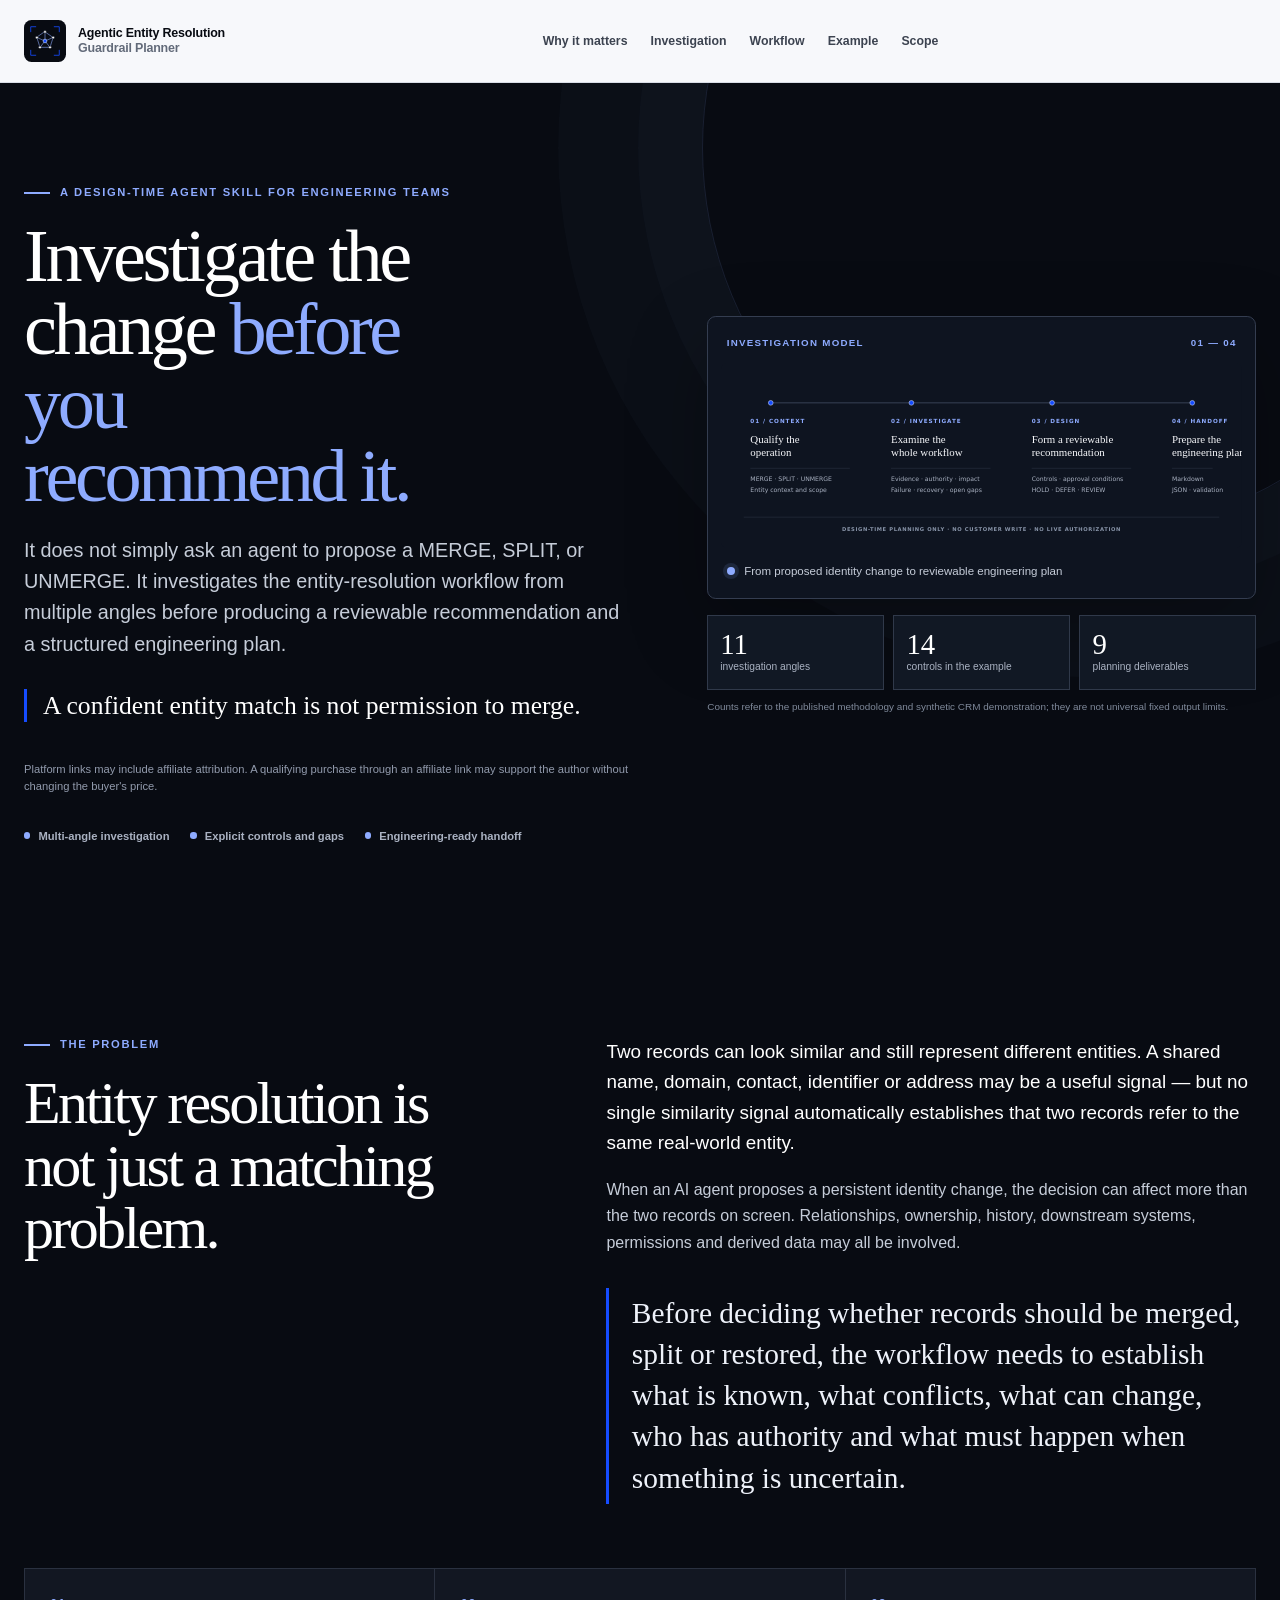
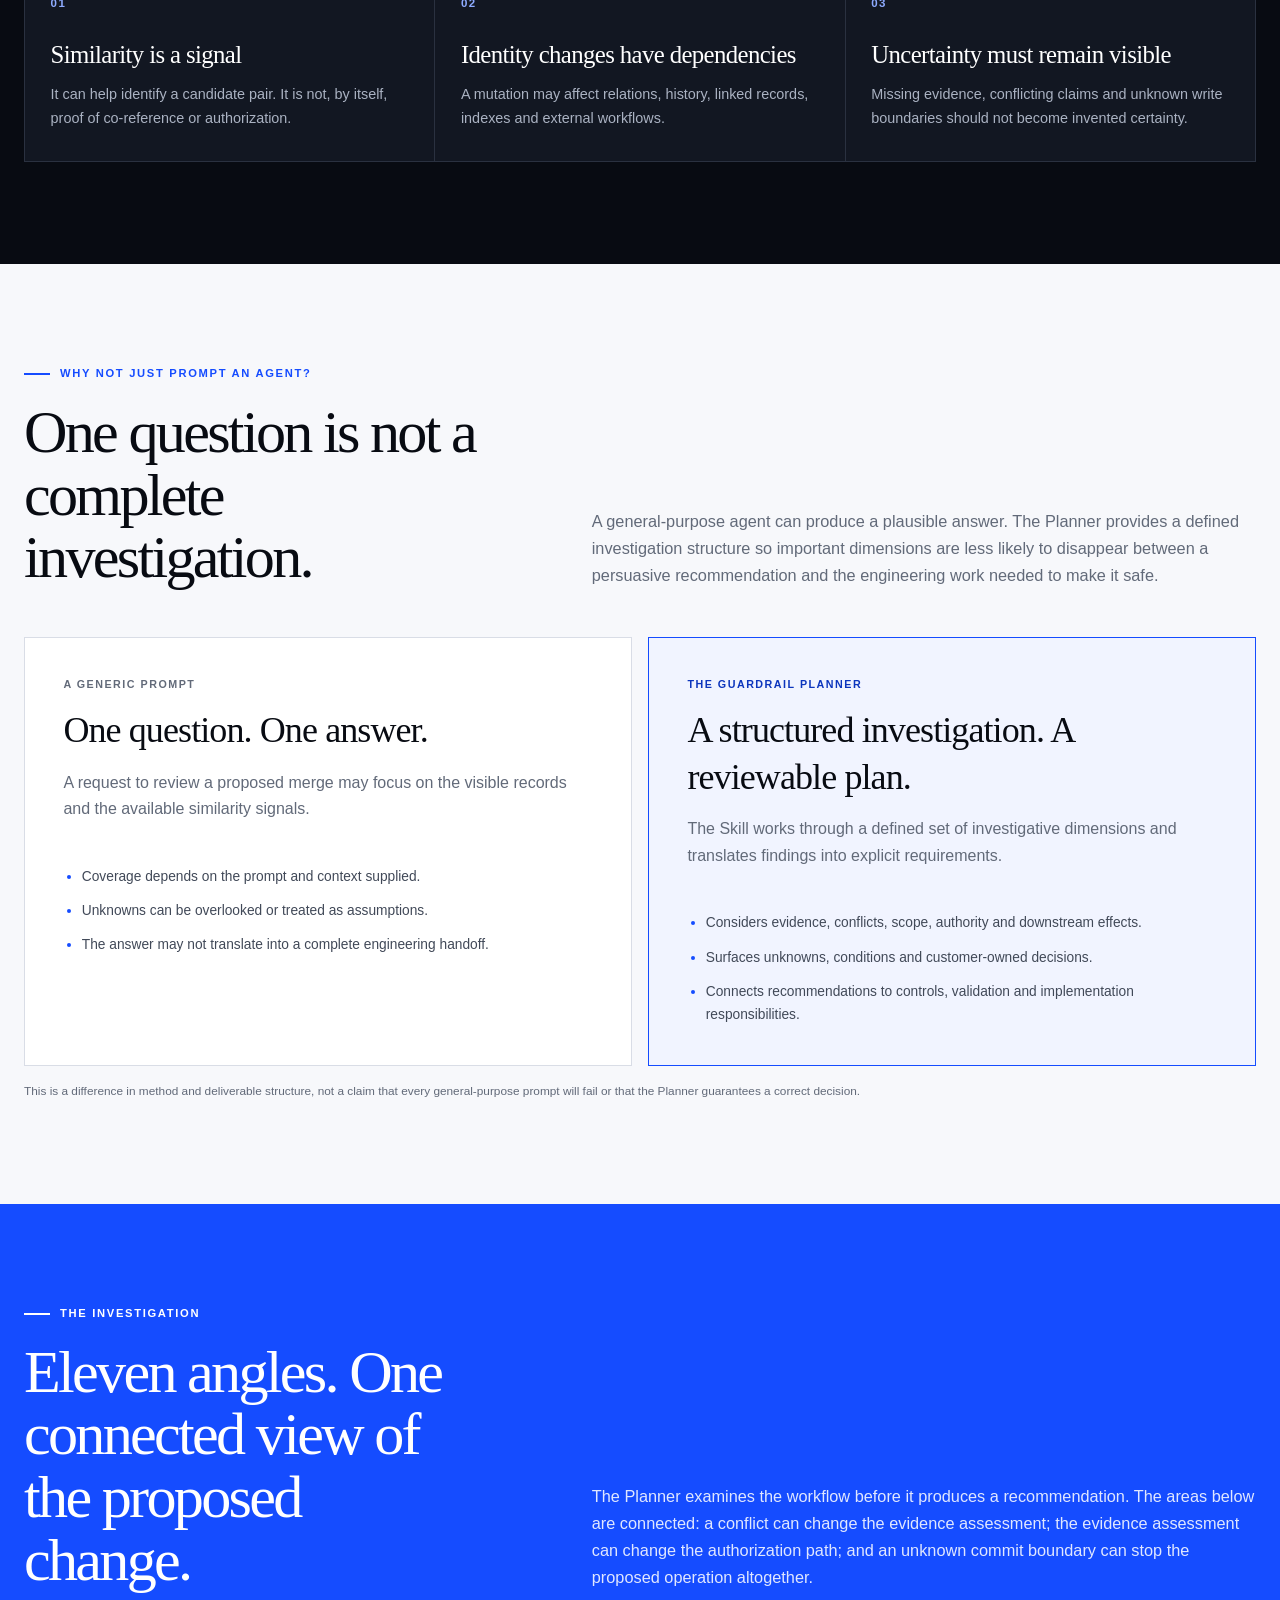
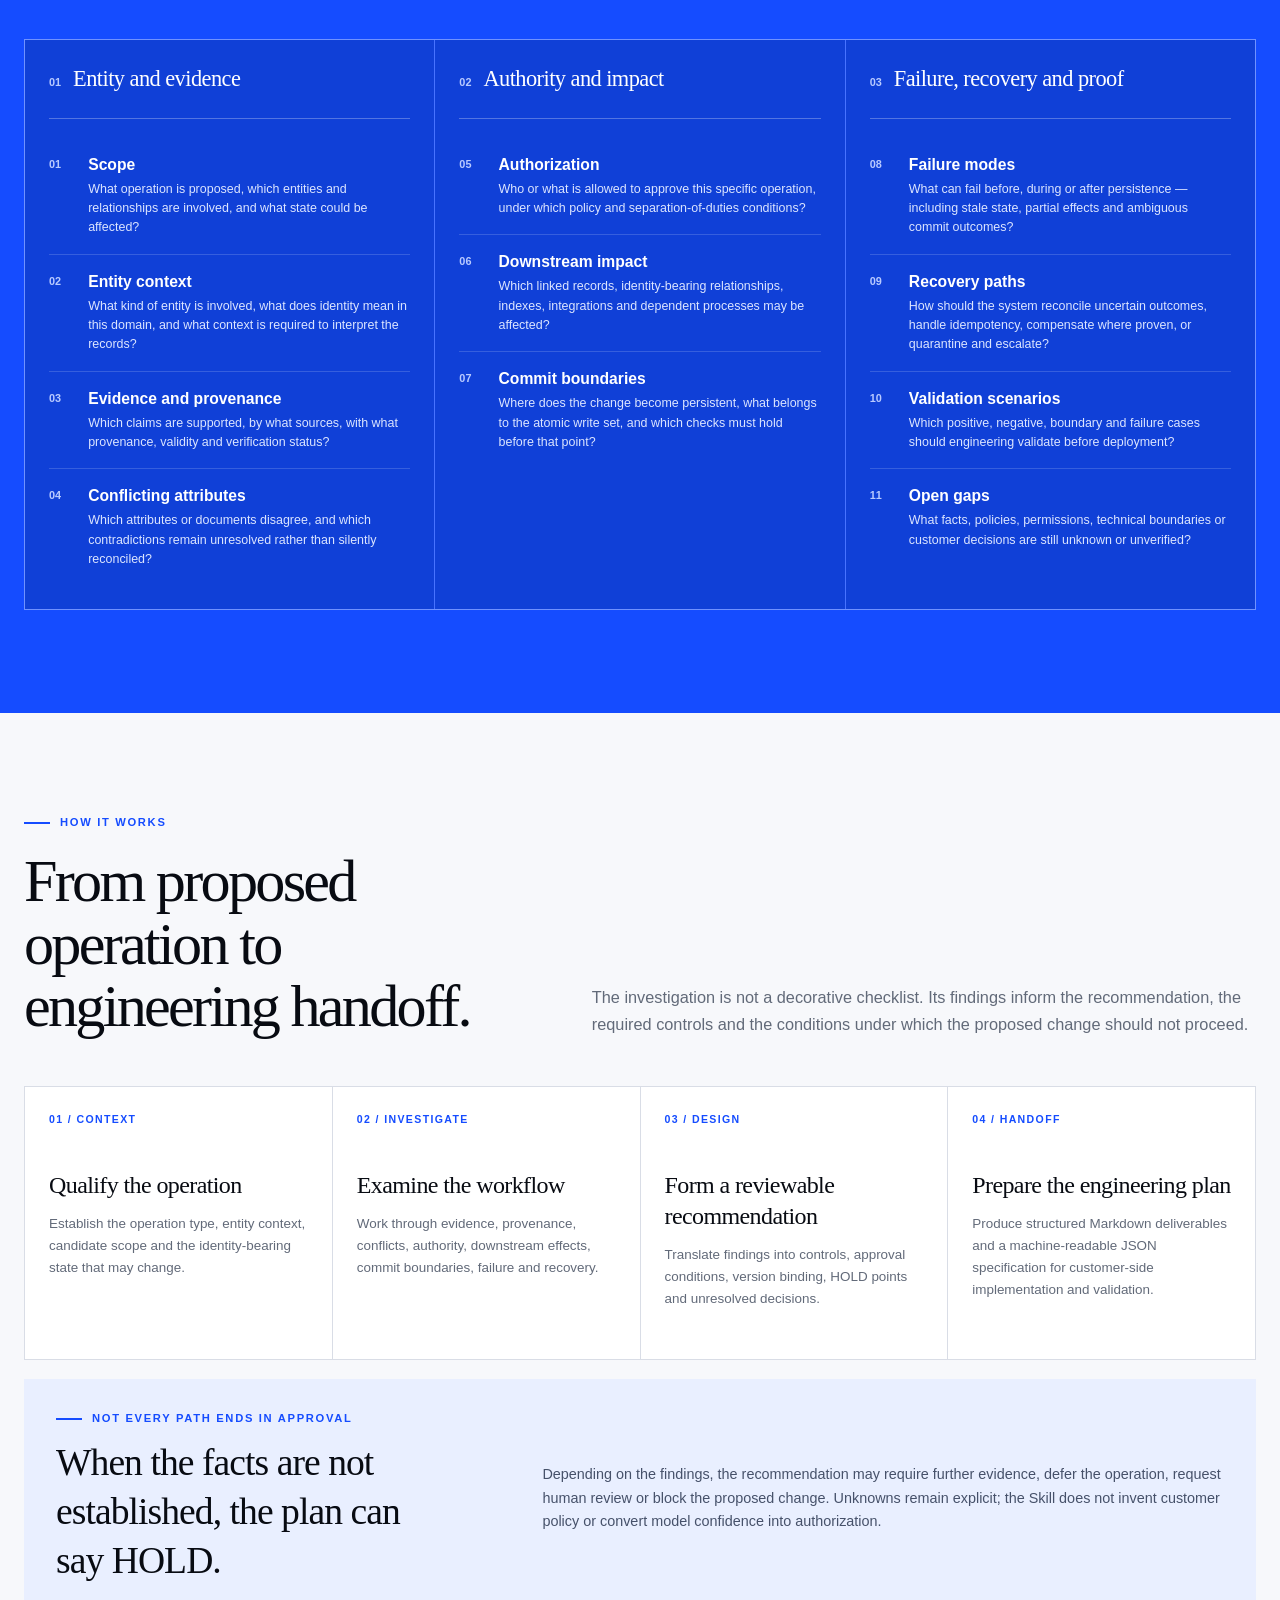
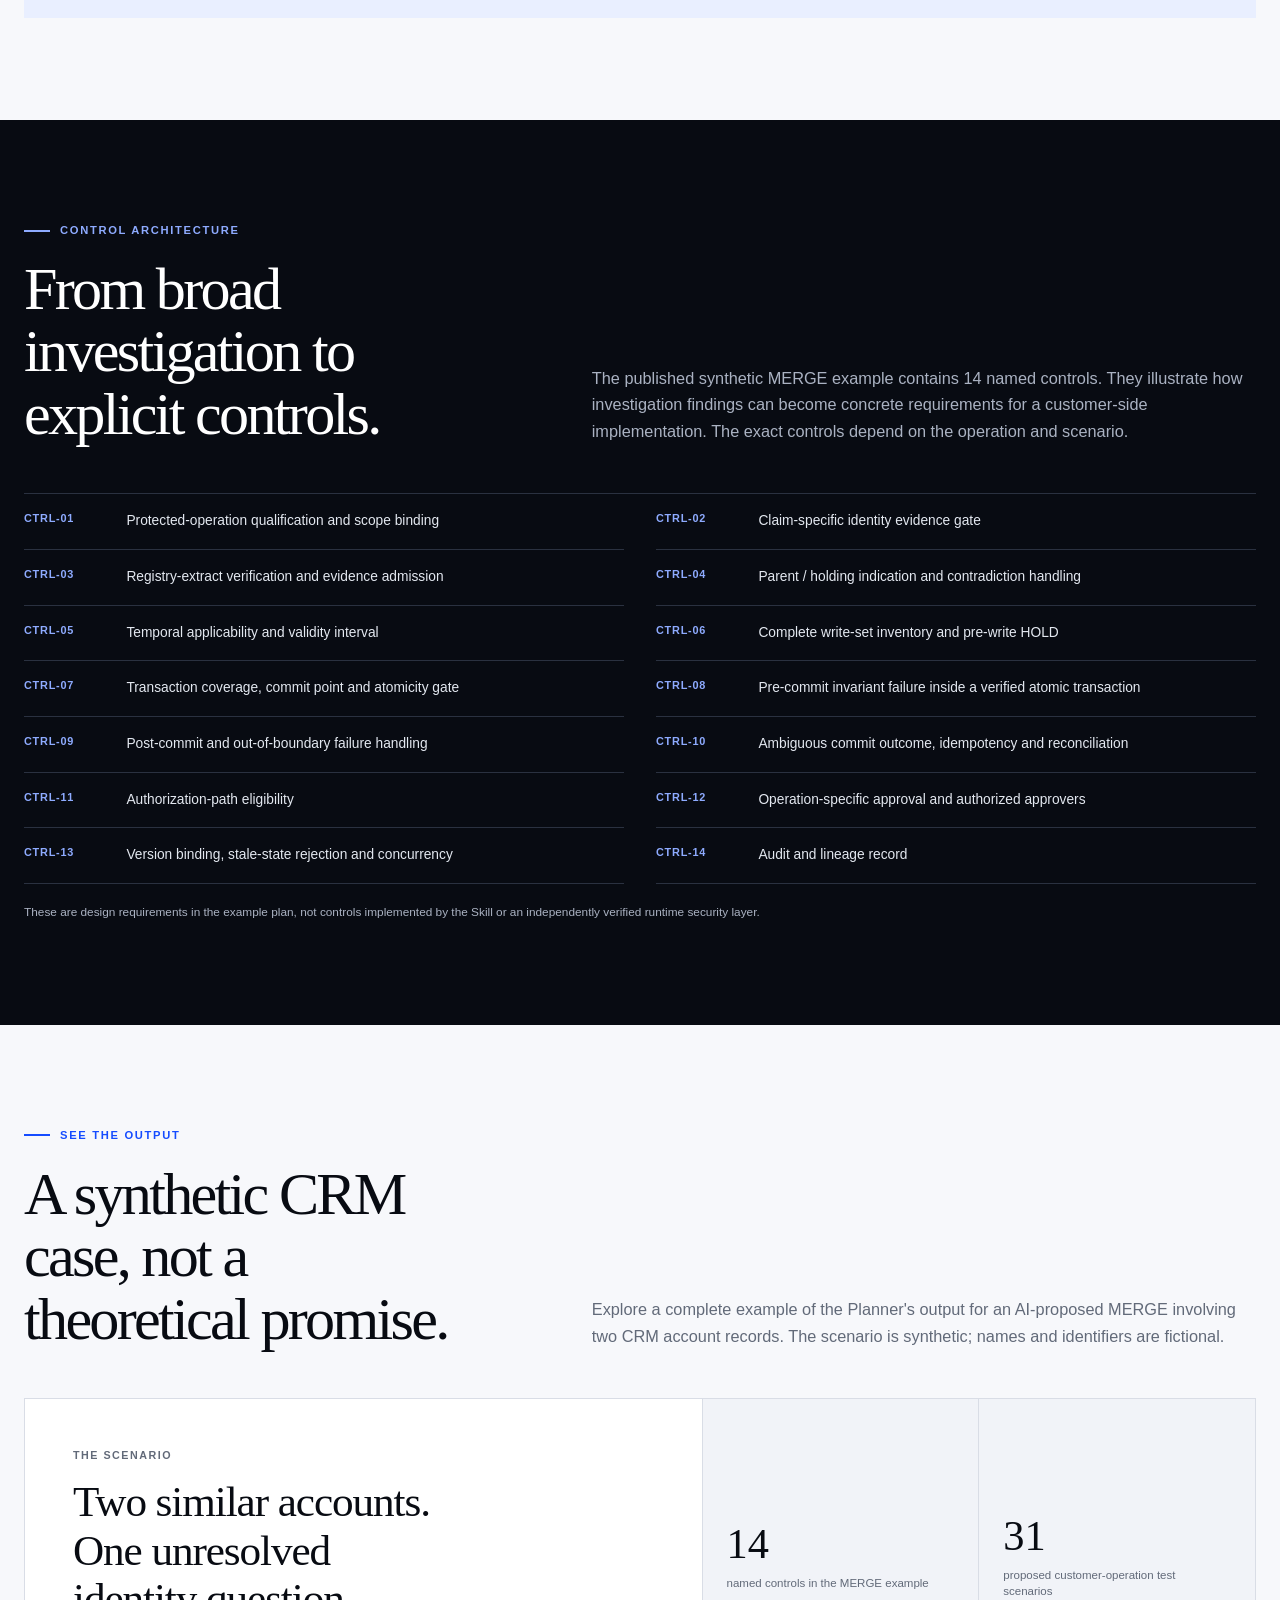
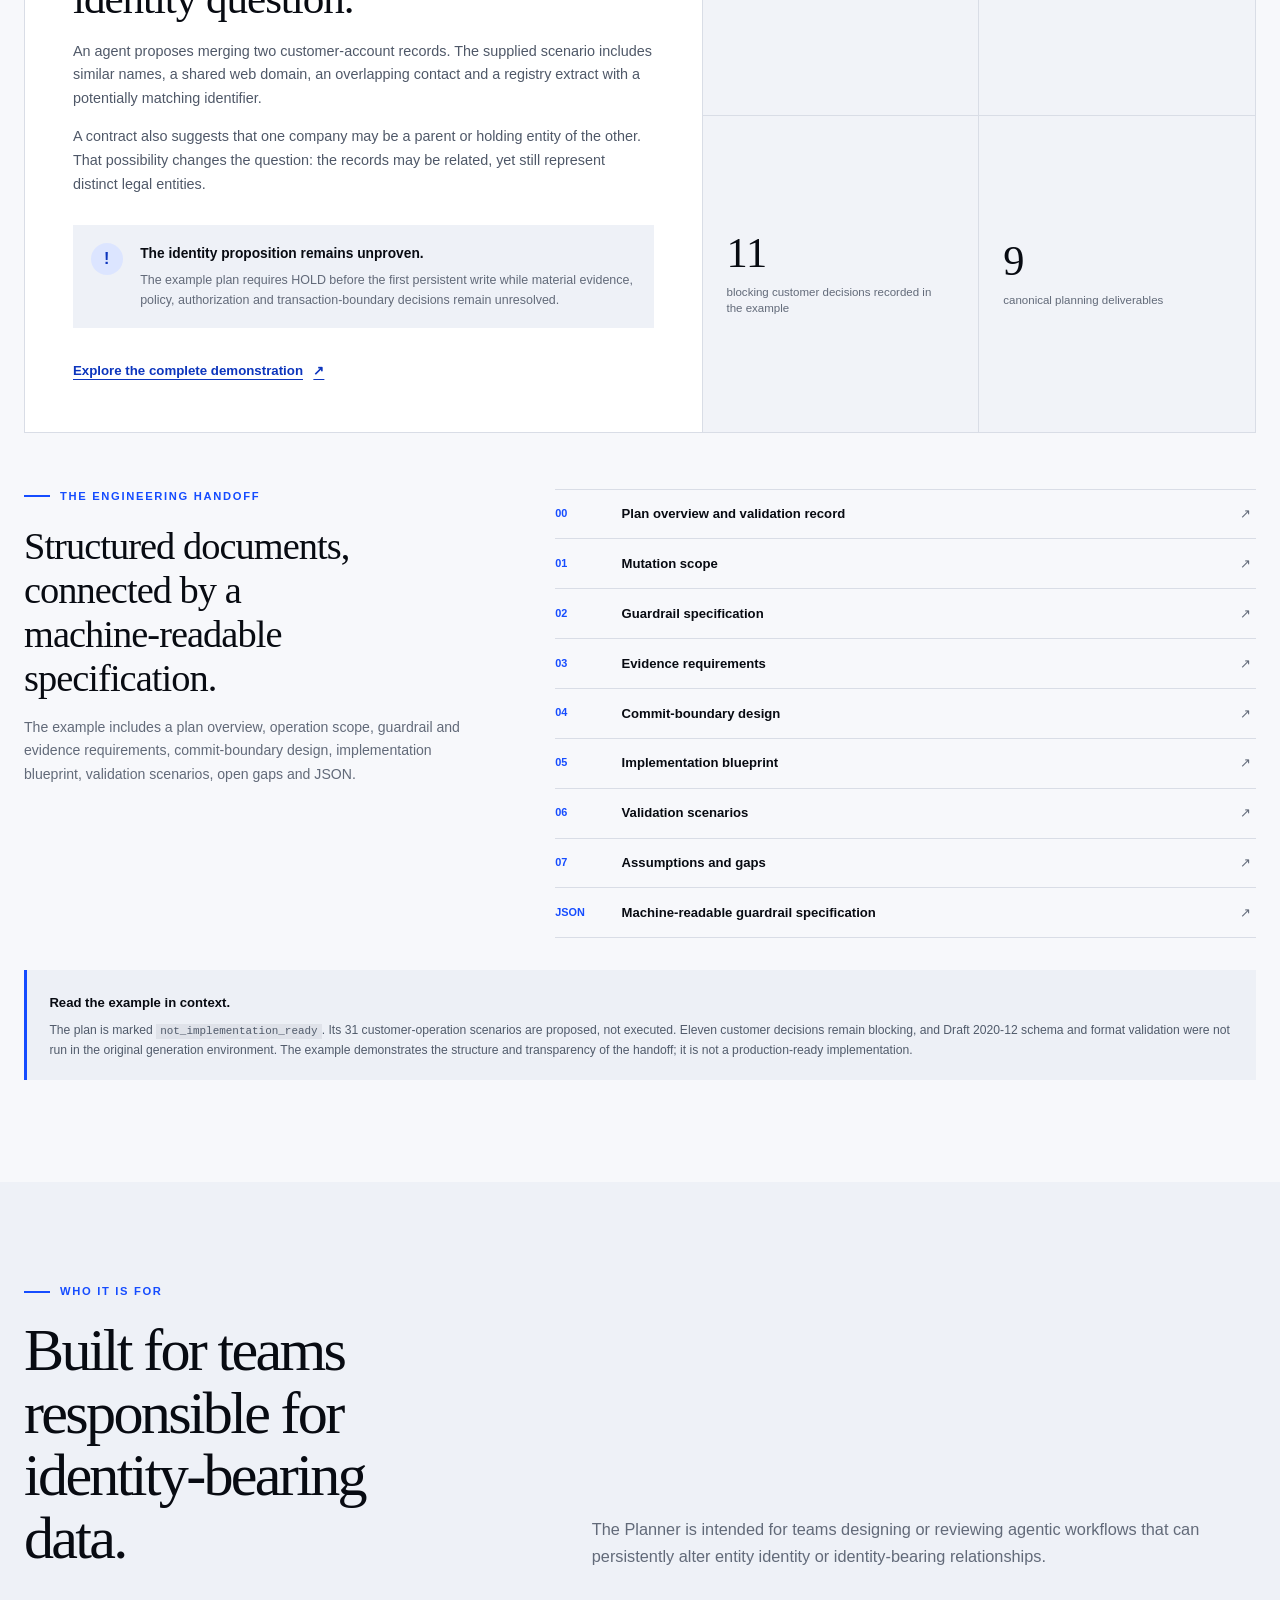
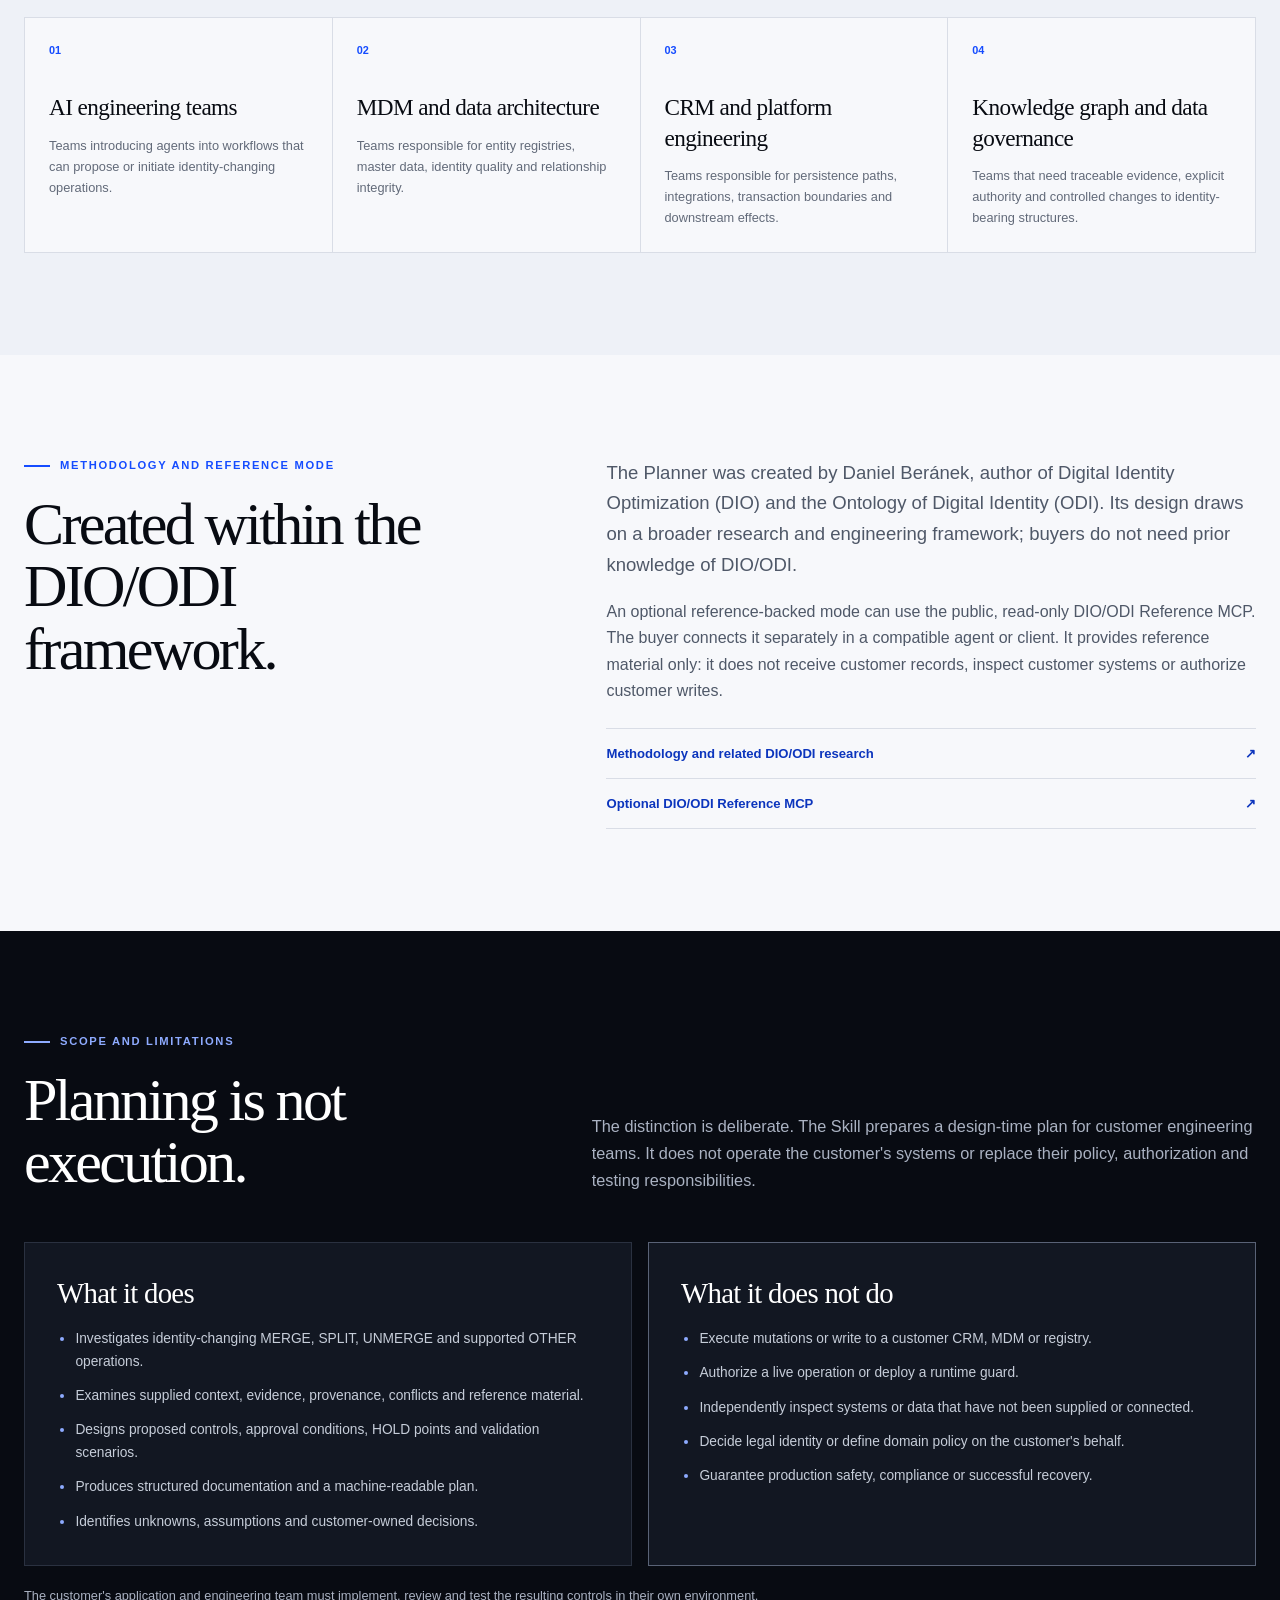
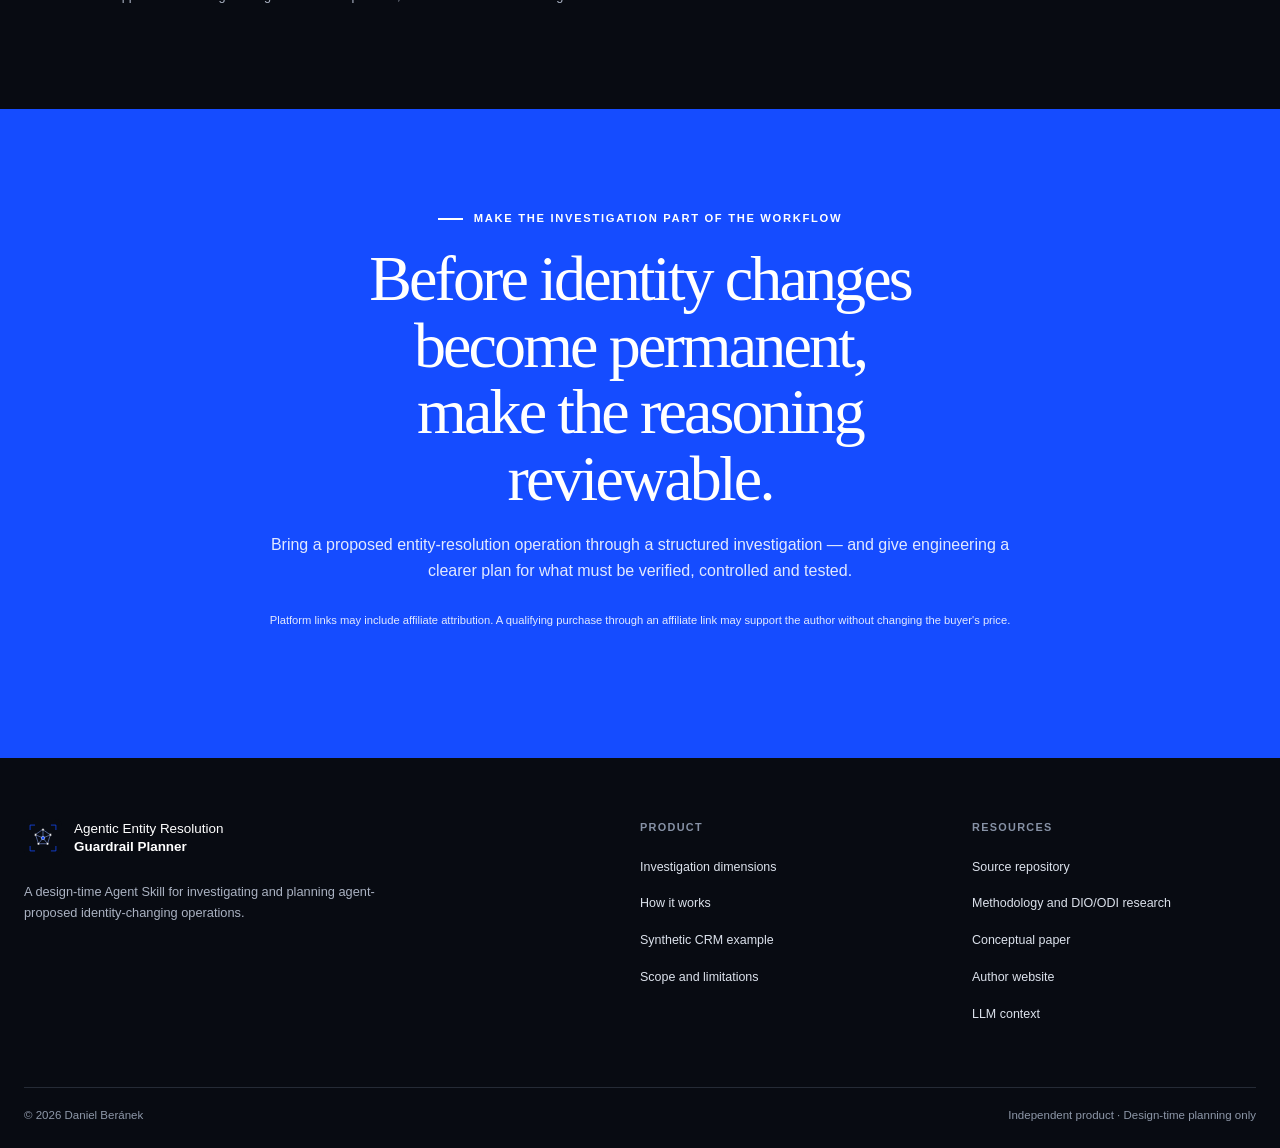
==== index.html @ 9067c77c "Keep DIO/ODI methodology in a separate product resource" ====
<!doctype html>
<html lang="en">
<head>
  <meta charset="utf-8">
  <meta name="viewport" content="width=device-width, initial-scale=1">
  <meta name="color-scheme" content="light">
  <meta name="theme-color" content="#080b12">
  <title>Agentic Entity Resolution Guardrail Planner</title>
  <meta name="description" content="Investigate agent-proposed MERGE, SPLIT and UNMERGE operations from multiple angles before producing a reviewable recommendation and structured engineering plan.">
  <meta name="author" content="Daniel Beránek">
  <meta name="robots" content="index,follow,max-image-preview:large,max-snippet:-1,max-video-preview:-1">
  <link rel="canonical" href="https://dan-beranek.github.io/agentic-entity-resolution-guardrail-planner/">
  <link rel="icon" href="assets/branding/agentic-entity-resolution-guardrail-planner-logo.svg" type="image/svg+xml">
  <link rel="stylesheet" href="assets/site.css">
  <meta property="og:type" content="website">
  <meta property="og:site_name" content="Agentic Entity Resolution Guardrail Planner">
  <meta property="og:title" content="Investigate before you recommend.">
  <meta property="og:description" content="A multi-angle investigation and design-time planning skill for agent-proposed identity-changing operations.">
  <meta property="og:url" content="https://dan-beranek.github.io/agentic-entity-resolution-guardrail-planner/">
  <meta name="twitter:card" content="summary">
  <meta name="twitter:title" content="Agentic Entity Resolution Guardrail Planner">
  <meta name="twitter:description" content="Investigate agent-proposed identity changes before producing a reviewable recommendation and engineering plan.">
  <script type="application/ld+json">
  {
    "@context": "https://schema.org",
    "@graph": [
      {
        "@type": "WebSite",
        "@id": "https://dan-beranek.github.io/agentic-entity-resolution-guardrail-planner/#website",
        "url": "https://dan-beranek.github.io/agentic-entity-resolution-guardrail-planner/",
        "name": "Agentic Entity Resolution Guardrail Planner",
        "inLanguage": "en",
        "creator": { "@id": "https://danielberanek.cz/#person" }
      },
      {
        "@type": "WebPage",
        "@id": "https://dan-beranek.github.io/agentic-entity-resolution-guardrail-planner/#webpage",
        "url": "https://dan-beranek.github.io/agentic-entity-resolution-guardrail-planner/",
        "name": "Agentic Entity Resolution Guardrail Planner",
        "description": "A design-time Agent Skill that investigates agent-proposed identity-changing operations and prepares a reviewable recommendation and structured engineering handoff.",
        "isPartOf": { "@id": "https://dan-beranek.github.io/agentic-entity-resolution-guardrail-planner/#website" },
        "about": { "@id": "https://dan-beranek.github.io/agentic-entity-resolution-guardrail-planner/#product" },
        "inLanguage": "en"
      },
      {
        "@type": "SoftwareApplication",
        "@id": "https://dan-beranek.github.io/agentic-entity-resolution-guardrail-planner/#product",
        "name": "Agentic Entity Resolution Guardrail Planner",
        "applicationCategory": "DeveloperApplication",
        "operatingSystem": "Compatible AI agent environment",
        "description": "A design-time Agent Skill for multi-angle investigation of agent-proposed MERGE, SPLIT and UNMERGE operations, producing reviewable recommendations, guardrail specifications and engineering handoffs. It does not execute customer mutations or provide runtime authorization.",
        "url": "https://dan-beranek.github.io/agentic-entity-resolution-guardrail-planner/",
        "creator": { "@id": "https://danielberanek.cz/#person" },
        "isAccessibleForFree": false
      },
      {
        "@type": "Person",
        "@id": "https://danielberanek.cz/#person",
        "name": "Daniel Beránek",
        "url": "https://danielberanek.cz/",
        "sameAs": ["https://orcid.org/0009-0004-0050-0264"]
      }
    ]
  }
  </script>
  <script src="assets/site.js" defer></script>
</head>
<body>
  <a class="skip-link" href="#main">Skip to content</a>
  <header class="site-header">
    <div class="shell header-inner">
      <a class="brand" href="./" aria-label="Agentic Entity Resolution Guardrail Planner home">
        <img src="assets/branding/agentic-entity-resolution-guardrail-planner-logo.svg" alt="" width="42" height="42">
        <span class="brand-copy"><strong>Agentic Entity Resolution</strong><span>Guardrail Planner</span></span>
      </a>
      <nav class="primary-nav" aria-label="Main navigation">
        <a href="#why">Why it matters</a><a href="#investigation">Investigation</a><a href="#workflow">Workflow</a><a href="#example">Example</a><a href="#boundaries">Scope</a>
      </nav>
      <div class="header-cta"><!-- PLATFORM_LINKS --></div>
      <details class="mobile-menu">
        <summary aria-label="Open navigation"><span class="menu-icon" aria-hidden="true"></span></summary>
        <nav aria-label="Mobile navigation">
          <a href="#why">Why it matters</a><a href="#investigation">Investigation</a><a href="#workflow">Workflow</a><a href="#example">Example</a><a href="#boundaries">Scope and limitations</a><a href="#get-skill">Get the Agent Skill</a>
        </nav>
      </details>
    </div>
  </header>
  <main id="main">
    <section class="hero">
      <div class="shell hero-grid">
        <div class="hero-copy">
          <p class="eyebrow">A design-time Agent Skill for engineering teams</p>
          <h1>Investigate the change <span>before you recommend it.</span></h1>
          <p class="hero-lead">It does not simply ask an agent to propose a MERGE, SPLIT, or UNMERGE. It investigates the entity-resolution workflow from multiple angles before producing a reviewable recommendation and a structured engineering plan.</p>
          <p class="hero-principle">A confident entity match is not permission to merge.</p>
          <div class="platform-slot hero-platforms"><!-- PLATFORM_LINKS --></div>
          <p class="affiliate-note">Platform links may include affiliate attribution. A qualifying purchase through an affiliate link may support the author without changing the buyer's price.</p>
          <div class="hero-meta"><span>Multi-angle investigation</span><span>Explicit controls and gaps</span><span>Engineering-ready handoff</span></div>
        </div>
        <div class="hero-visual">
          <div class="visual-frame">
            <div class="visual-topline"><span>INVESTIGATION MODEL</span><span>01 — 04</span></div>
            <img src="assets/diagrams/investigation-workflow.svg" alt="Four stages: operation context, multi-angle investigation, recommendation and guardrail design, and engineering handoff" width="1200" height="460">
            <div class="visual-caption"><span class="visual-pulse"></span><span>From proposed identity change to reviewable engineering plan</span></div>
          </div>
          <div class="hero-stat-row">
            <div><strong>11</strong><span>investigation angles</span></div>
            <div><strong>14</strong><span>controls in the example</span></div>
            <div><strong>9</strong><span>planning deliverables</span></div>
          </div>
          <p class="micro-note">Counts refer to the published methodology and synthetic CRM demonstration; they are not universal fixed output limits.</p>
        </div>
      </div>
    </section>

    <section class="section section-dark" id="why">
      <div class="shell split-section">
        <div><p class="eyebrow">The problem</p><h2>Entity resolution is not just a matching problem.</h2></div>
        <div class="section-copy">
          <p class="lead">Two records can look similar and still represent different entities. A shared name, domain, contact, identifier or address may be a useful signal — but no single similarity signal automatically establishes that two records refer to the same real-world entity.</p>
          <p>When an AI agent proposes a persistent identity change, the decision can affect more than the two records on screen. Relationships, ownership, history, downstream systems, permissions and derived data may all be involved.</p>
          <blockquote>Before deciding whether records should be merged, split or restored, the workflow needs to establish what is known, what conflicts, what can change, who has authority and what must happen when something is uncertain.</blockquote>
        </div>
      </div>
      <div class="shell signal-grid">
        <article class="signal-card"><span class="signal-index">01</span><h3>Similarity is a signal</h3><p>It can help identify a candidate pair. It is not, by itself, proof of co-reference or authorization.</p></article>
        <article class="signal-card"><span class="signal-index">02</span><h3>Identity changes have dependencies</h3><p>A mutation may affect relations, history, linked records, indexes and external workflows.</p></article>
        <article class="signal-card"><span class="signal-index">03</span><h3>Uncertainty must remain visible</h3><p>Missing evidence, conflicting claims and unknown write boundaries should not become invented certainty.</p></article>
      </div>
    </section>

    <section class="section" id="difference">
      <div class="shell">
        <div class="section-heading">
          <div><p class="eyebrow">Why not just prompt an agent?</p><h2>One question is not a complete investigation.</h2></div>
          <p>A general-purpose agent can produce a plausible answer. The Planner provides a defined investigation structure so important dimensions are less likely to disappear between a persuasive recommendation and the engineering work needed to make it safe.</p>
        </div>
        <div class="comparison-grid">
          <article class="comparison-card comparison-generic">
            <p class="card-kicker">A generic prompt</p><h3>One question. One answer.</h3>
            <p>A request to review a proposed merge may focus on the visible records and the available similarity signals.</p>
            <ul><li>Coverage depends on the prompt and context supplied.</li><li>Unknowns can be overlooked or treated as assumptions.</li><li>The answer may not translate into a complete engineering handoff.</li></ul>
          </article>
          <article class="comparison-card comparison-planner">
            <p class="card-kicker">The Guardrail Planner</p><h3>A structured investigation. A reviewable plan.</h3>
            <p>The Skill works through a defined set of investigative dimensions and translates findings into explicit requirements.</p>
            <ul><li>Considers evidence, conflicts, scope, authority and downstream effects.</li><li>Surfaces unknowns, conditions and customer-owned decisions.</li><li>Connects recommendations to controls, validation and implementation responsibilities.</li></ul>
          </article>
        </div>
        <p class="comparison-footnote">This is a difference in method and deliverable structure, not a claim that every general-purpose prompt will fail or that the Planner guarantees a correct decision.</p>
      </div>
    </section>

    <section class="section section-blue" id="investigation">
      <div class="shell">
        <div class="section-heading section-heading-inverse">
          <div><p class="eyebrow">The investigation</p><h2>Eleven angles. One connected view of the proposed change.</h2></div>
          <p>The Planner examines the workflow before it produces a recommendation. The areas below are connected: a conflict can change the evidence assessment; the evidence assessment can change the authorization path; and an unknown commit boundary can stop the proposed operation altogether.</p>
        </div>
        <div class="investigation-groups">
          <article class="investigation-group">
            <div class="group-heading"><span>01</span><h3>Entity and evidence</h3></div>
            <div class="investigation-item"><span>01</span><div><h4>Scope</h4><p>What operation is proposed, which entities and relationships are involved, and what state could be affected?</p></div></div>
            <div class="investigation-item"><span>02</span><div><h4>Entity context</h4><p>What kind of entity is involved, what does identity mean in this domain, and what context is required to interpret the records?</p></div></div>
            <div class="investigation-item"><span>03</span><div><h4>Evidence and provenance</h4><p>Which claims are supported, by what sources, with what provenance, validity and verification status?</p></div></div>
            <div class="investigation-item"><span>04</span><div><h4>Conflicting attributes</h4><p>Which attributes or documents disagree, and which contradictions remain unresolved rather than silently reconciled?</p></div></div>
          </article>
          <article class="investigation-group">
            <div class="group-heading"><span>02</span><h3>Authority and impact</h3></div>
            <div class="investigation-item"><span>05</span><div><h4>Authorization</h4><p>Who or what is allowed to approve this specific operation, under which policy and separation-of-duties conditions?</p></div></div>
            <div class="investigation-item"><span>06</span><div><h4>Downstream impact</h4><p>Which linked records, identity-bearing relationships, indexes, integrations and dependent processes may be affected?</p></div></div>
            <div class="investigation-item"><span>07</span><div><h4>Commit boundaries</h4><p>Where does the change become persistent, what belongs to the atomic write set, and which checks must hold before that point?</p></div></div>
          </article>
          <article class="investigation-group">
            <div class="group-heading"><span>03</span><h3>Failure, recovery and proof</h3></div>
            <div class="investigation-item"><span>08</span><div><h4>Failure modes</h4><p>What can fail before, during or after persistence — including stale state, partial effects and ambiguous commit outcomes?</p></div></div>
            <div class="investigation-item"><span>09</span><div><h4>Recovery paths</h4><p>How should the system reconcile uncertain outcomes, handle idempotency, compensate where proven, or quarantine and escalate?</p></div></div>
            <div class="investigation-item"><span>10</span><div><h4>Validation scenarios</h4><p>Which positive, negative, boundary and failure cases should engineering validate before deployment?</p></div></div>
            <div class="investigation-item"><span>11</span><div><h4>Open gaps</h4><p>What facts, policies, permissions, technical boundaries or customer decisions are still unknown or unverified?</p></div></div>
          </article>
        </div>
      </div>
    </section>

    <section class="section" id="workflow">
      <div class="shell">
        <div class="section-heading">
          <div><p class="eyebrow">How it works</p><h2>From proposed operation to engineering handoff.</h2></div>
          <p>The investigation is not a decorative checklist. Its findings inform the recommendation, the required controls and the conditions under which the proposed change should not proceed.</p>
        </div>
        <div class="workflow">
          <article class="workflow-step"><span class="workflow-number">01 / CONTEXT</span><h3>Qualify the operation</h3><p>Establish the operation type, entity context, candidate scope and the identity-bearing state that may change.</p></article>
          <article class="workflow-step"><span class="workflow-number">02 / INVESTIGATE</span><h3>Examine the workflow</h3><p>Work through evidence, provenance, conflicts, authority, downstream effects, commit boundaries, failure and recovery.</p></article>
          <article class="workflow-step"><span class="workflow-number">03 / DESIGN</span><h3>Form a reviewable recommendation</h3><p>Translate findings into controls, approval conditions, version binding, HOLD points and unresolved decisions.</p></article>
          <article class="workflow-step"><span class="workflow-number">04 / HANDOFF</span><h3>Prepare the engineering plan</h3><p>Produce structured Markdown deliverables and a machine-readable JSON specification for customer-side implementation and validation.</p></article>
        </div>
        <div class="decision-band">
          <div><p class="eyebrow">Not every path ends in approval</p><h3>When the facts are not established, the plan can say HOLD.</h3></div>
          <p>Depending on the findings, the recommendation may require further evidence, defer the operation, request human review or block the proposed change. Unknowns remain explicit; the Skill does not invent customer policy or convert model confidence into authorization.</p>
        </div>
      </div>
    </section>

    <section class="section section-dark" id="controls">
      <div class="shell">
        <div class="section-heading">
          <div><p class="eyebrow">Control architecture</p><h2>From broad investigation to explicit controls.</h2></div>
          <p>The published synthetic MERGE example contains 14 named controls. They illustrate how investigation findings can become concrete requirements for a customer-side implementation. The exact controls depend on the operation and scenario.</p>
        </div>
        <div class="control-grid">
          <div class="control-item"><span>CTRL-01</span><p>Protected-operation qualification and scope binding</p></div>
          <div class="control-item"><span>CTRL-02</span><p>Claim-specific identity evidence gate</p></div>
          <div class="control-item"><span>CTRL-03</span><p>Registry-extract verification and evidence admission</p></div>
          <div class="control-item"><span>CTRL-04</span><p>Parent / holding indication and contradiction handling</p></div>
          <div class="control-item"><span>CTRL-05</span><p>Temporal applicability and validity interval</p></div>
          <div class="control-item"><span>CTRL-06</span><p>Complete write-set inventory and pre-write HOLD</p></div>
          <div class="control-item"><span>CTRL-07</span><p>Transaction coverage, commit point and atomicity gate</p></div>
          <div class="control-item"><span>CTRL-08</span><p>Pre-commit invariant failure inside a verified atomic transaction</p></div>
          <div class="control-item"><span>CTRL-09</span><p>Post-commit and out-of-boundary failure handling</p></div>
          <div class="control-item"><span>CTRL-10</span><p>Ambiguous commit outcome, idempotency and reconciliation</p></div>
          <div class="control-item"><span>CTRL-11</span><p>Authorization-path eligibility</p></div>
          <div class="control-item"><span>CTRL-12</span><p>Operation-specific approval and authorized approvers</p></div>
          <div class="control-item"><span>CTRL-13</span><p>Version binding, stale-state rejection and concurrency</p></div>
          <div class="control-item"><span>CTRL-14</span><p>Audit and lineage record</p></div>
        </div>
        <p class="small-note">These are design requirements in the example plan, not controls implemented by the Skill or an independently verified runtime security layer.</p>
      </div>
    </section>

    <section class="section" id="example">
      <div class="shell">
        <div class="section-heading">
          <div><p class="eyebrow">See the output</p><h2>A synthetic CRM case, not a theoretical promise.</h2></div>
          <p>Explore a complete example of the Planner's output for an AI-proposed MERGE involving two CRM account records. The scenario is synthetic; names and identifiers are fictional.</p>
        </div>
        <div class="case-study">
          <div class="case-story">
            <p class="card-kicker">THE SCENARIO</p><h3>Two similar accounts. One unresolved identity question.</h3>
            <p>An agent proposes merging two customer-account records. The supplied scenario includes similar names, a shared web domain, an overlapping contact and a registry extract with a potentially matching identifier.</p>
            <p>A contract also suggests that one company may be a parent or holding entity of the other. That possibility changes the question: the records may be related, yet still represent distinct legal entities.</p>
            <div class="case-outcome"><span class="outcome-mark">!</span><div><strong>The identity proposition remains unproven.</strong><p>The example plan requires HOLD before the first persistent write while material evidence, policy, authorization and transaction-boundary decisions remain unresolved.</p></div></div>
            <a class="text-link" href="demo/">Explore the complete demonstration <span aria-hidden="true">↗</span></a>
          </div>
          <div class="case-facts">
            <div><strong>14</strong><span>named controls in the MERGE example</span></div>
            <div><strong>31</strong><span>proposed customer-operation test scenarios</span></div>
            <div><strong>11</strong><span>blocking customer decisions recorded in the example</span></div>
            <div><strong>9</strong><span>canonical planning deliverables</span></div>
          </div>
        </div>
        <div class="deliverables">
          <div class="deliverable-intro"><p class="eyebrow">The engineering handoff</p><h3>Structured documents, connected by a machine-readable specification.</h3><p>The example includes a plan overview, operation scope, guardrail and evidence requirements, commit-boundary design, implementation blueprint, validation scenarios, open gaps and JSON.</p></div>
          <div class="deliverable-list">
            <a href="demo-for-agensi/00-README.md"><span>00</span><strong>Plan overview and validation record</strong><span>↗</span></a>
            <a href="demo-for-agensi/01-mutation-scope.md"><span>01</span><strong>Mutation scope</strong><span>↗</span></a>
            <a href="demo-for-agensi/02-guardrail-specification.md"><span>02</span><strong>Guardrail specification</strong><span>↗</span></a>
            <a href="demo-for-agensi/03-evidence-requirements.md"><span>03</span><strong>Evidence requirements</strong><span>↗</span></a>
            <a href="demo-for-agensi/04-commit-boundary-design.md"><span>04</span><strong>Commit-boundary design</strong><span>↗</span></a>
            <a href="demo-for-agensi/05-implementation-blueprint.md"><span>05</span><strong>Implementation blueprint</strong><span>↗</span></a>
            <a href="demo-for-agensi/06-validation-scenarios.md"><span>06</span><strong>Validation scenarios</strong><span>↗</span></a>
            <a href="demo-for-agensi/07-assumptions-and-gaps.md"><span>07</span><strong>Assumptions and gaps</strong><span>↗</span></a>
            <a href="demo-for-agensi/guardrail-spec.json"><span>JSON</span><strong>Machine-readable guardrail specification</strong><span>↗</span></a>
          </div>
        </div>
        <div class="integrity-note"><strong>Read the example in context.</strong><p>The plan is marked <code>not_implementation_ready</code>. Its 31 customer-operation scenarios are proposed, not executed. Eleven customer decisions remain blocking, and Draft 2020-12 schema and format validation were not run in the original generation environment. The example demonstrates the structure and transparency of the handoff; it is not a production-ready implementation.</p></div>
      </div>
    </section>

    <section class="section section-muted" id="audience">
      <div class="shell">
        <div class="section-heading">
          <div><p class="eyebrow">Who it is for</p><h2>Built for teams responsible for identity-bearing data.</h2></div>
          <p>The Planner is intended for teams designing or reviewing agentic workflows that can persistently alter entity identity or identity-bearing relationships.</p>
        </div>
        <div class="audience-grid">
          <article><span>01</span><h3>AI engineering teams</h3><p>Teams introducing agents into workflows that can propose or initiate identity-changing operations.</p></article>
          <article><span>02</span><h3>MDM and data architecture</h3><p>Teams responsible for entity registries, master data, identity quality and relationship integrity.</p></article>
          <article><span>03</span><h3>CRM and platform engineering</h3><p>Teams responsible for persistence paths, integrations, transaction boundaries and downstream effects.</p></article>
          <article><span>04</span><h3>Knowledge graph and data governance</h3><p>Teams that need traceable evidence, explicit authority and controlled changes to identity-bearing structures.</p></article>
        </div>
      </div>
    </section>

    <section class="section" id="reference">
      <div class="shell reference-grid">
        <div><p class="eyebrow">Methodology and reference mode</p><h2>Created within the DIO/ODI framework.</h2></div>
        <div>
          <p class="lead">The Planner was created by Daniel Beránek, author of Digital Identity Optimization (DIO) and the Ontology of Digital Identity (ODI). Its design draws on a broader research and engineering framework; buyers do not need prior knowledge of DIO/ODI.</p>
          <p>An optional reference-backed mode can use the public, read-only DIO/ODI Reference MCP. The buyer connects it separately in a compatible agent or client. It provides reference material only: it does not receive customer records, inspect customer systems or authorize customer writes.</p>
          <div class="reference-links">
            <a href="methodology/">Methodology and related DIO/ODI research <span>↗</span></a>
            <a href="https://mcp.danielberanek.cz/mcp" target="_blank" rel="noopener noreferrer">Optional DIO/ODI Reference MCP <span>↗</span></a>
          </div>
        </div>
      </div>
    </section>

    <section class="section section-dark" id="boundaries">
      <div class="shell">
        <div class="section-heading">
          <div><p class="eyebrow">Scope and limitations</p><h2>Planning is not execution.</h2></div>
          <p>The distinction is deliberate. The Skill prepares a design-time plan for customer engineering teams. It does not operate the customer's systems or replace their policy, authorization and testing responsibilities.</p>
        </div>
        <div class="boundary-grid">
          <article class="boundary-card"><h3>What it does</h3><ul><li>Investigates identity-changing MERGE, SPLIT, UNMERGE and supported OTHER operations.</li><li>Examines supplied context, evidence, provenance, conflicts and reference material.</li><li>Designs proposed controls, approval conditions, HOLD points and validation scenarios.</li><li>Produces structured documentation and a machine-readable plan.</li><li>Identifies unknowns, assumptions and customer-owned decisions.</li></ul></article>
          <article class="boundary-card boundary-out"><h3>What it does not do</h3><ul><li>Execute mutations or write to a customer CRM, MDM or registry.</li><li>Authorize a live operation or deploy a runtime guard.</li><li>Independently inspect systems or data that have not been supplied or connected.</li><li>Decide legal identity or define domain policy on the customer's behalf.</li><li>Guarantee production safety, compliance or successful recovery.</li></ul></article>
        </div>
        <p class="boundary-bottom">The customer's application and engineering team must implement, review and test the resulting controls in their own environment.</p>
      </div>
    </section>

    <section class="section final-cta" id="get-skill">
      <div class="shell final-cta-inner">
        <p class="eyebrow">Make the investigation part of the workflow</p>
        <h2>Before identity changes become permanent, make the reasoning reviewable.</h2>
        <p>Bring a proposed entity-resolution operation through a structured investigation — and give engineering a clearer plan for what must be verified, controlled and tested.</p>
        <div class="platform-slot final-platforms"><!-- PLATFORM_LINKS --></div>
        <p class="affiliate-note">Platform links may include affiliate attribution. A qualifying purchase through an affiliate link may support the author without changing the buyer's price.</p>
      </div>
    </section>
  </main>
  <footer class="site-footer">
    <div class="shell footer-main">
      <div><a class="footer-brand" href="./"><img src="assets/branding/agentic-entity-resolution-guardrail-planner-logo.svg" alt="" width="36" height="36"><span>Agentic Entity Resolution<br><strong>Guardrail Planner</strong></span></a><p>A design-time Agent Skill for investigating and planning agent-proposed identity-changing operations.</p></div>
      <div><p class="footer-label">Product</p><ul class="footer-links"><li><a href="#investigation">Investigation dimensions</a></li><li><a href="#workflow">How it works</a></li><li><a href="demo/">Synthetic CRM example</a></li><li><a href="#boundaries">Scope and limitations</a></li></ul></div>
      <div><p class="footer-label">Resources</p><ul class="footer-links"><li><a href="https://github.com/dan-beranek/agentic-entity-resolution-guardrail-planner" target="_blank" rel="noopener noreferrer">Source repository</a></li><li><a href="methodology/">Methodology and DIO/ODI research</a></li><li><a href="https://arxiv.org/abs/2610.37407" target="_blank" rel="noopener noreferrer">Conceptual paper</a></li><li><a href="https://danielberanek.cz/" target="_blank" rel="noopener noreferrer">Author website</a></li><li><a href="llms.txt">LLM context</a></li></ul></div>
    </div>
    <div class="shell footer-bottom"><span>© <span data-current-year>2026</span> Daniel Beránek</span><span>Independent product · Design-time planning only</span></div>
  </footer>
</body>
</html>
---- assets/site.css ----
:root{--ink:#080b12;--ink-2:#121722;--paper:#f7f8fb;--white:#fff;--muted:#626a79;--muted-dark:#aab2c2;--line:#d9dde6;--line-dark:#2a3140;--blue:#154cff;--blue-dark:#0c35bd;--blue-soft:#e9efff;--blue-light:#8eabff;--max:1280px;--radius:.35rem;--shadow:0 18px 60px rgba(8,11,18,.08)}
*{box-sizing:border-box}
html{scroll-behavior:smooth;scroll-padding-top:6rem}
body{margin:0;min-width:320px;overflow-x:hidden;background:var(--paper);color:var(--ink);font-family:Inter,ui-sans-serif,-apple-system,BlinkMacSystemFont,"Segoe UI",Arial,sans-serif;font-size:1rem;line-height:1.65;text-rendering:optimizeLegibility}
a{color:inherit}
img,svg{display:block;max-width:100%;height:auto}
.shell{width:min(calc(100% - 3rem),var(--max));margin-inline:auto}
.skip-link{position:fixed;z-index:100;top:-5rem;left:1rem;padding:.7rem 1rem;background:var(--blue);color:var(--white)}
.skip-link:focus{top:1rem}
.site-header{position:sticky;z-index:20;top:0;border-bottom:1px solid var(--line);background:rgba(247,248,251,.96);backdrop-filter:blur(16px)}
.header-inner{min-height:5.1rem;display:flex;align-items:center;justify-content:space-between;gap:1.5rem}
.brand,.footer-brand{display:inline-flex;align-items:center;gap:.75rem;text-decoration:none}
.brand img{width:42px;height:42px}
.brand-copy{display:grid;line-height:1.22;font-size:.78rem;letter-spacing:-.015em}
.brand-copy strong{font-weight:820}
.brand-copy span{color:var(--muted);font-weight:650}
.primary-nav{display:flex;align-items:center;gap:clamp(.8rem,1.8vw,1.7rem)}
.primary-nav a,.mobile-menu nav a{color:#3c4350;text-decoration:none;font-size:.77rem;font-weight:700}
.primary-nav a:hover,.primary-nav a:focus-visible,.mobile-menu nav a:hover{color:var(--blue)}
.header-cta{display:flex;align-items:center}
.platform-link{display:inline-flex;align-items:center;justify-content:center;gap:.6rem;min-height:2.8rem;padding:.72rem 1rem;border:1px solid transparent;border-radius:var(--radius);text-decoration:none;font-size:.8rem;font-weight:780;line-height:1.2;transition:transform .18s ease,background .18s ease,border-color .18s ease}
.platform-link:hover,.platform-link:focus-visible{transform:translateY(-2px);outline:2px solid transparent}
.platform-link-primary{background:var(--blue);color:var(--white)}
.platform-link-primary:hover,.platform-link-primary:focus-visible{background:var(--blue-dark)}
.platform-link-secondary{border-color:#bfc8d8;background:transparent;color:var(--ink)}
.platform-link-secondary:hover,.platform-link-secondary:focus-visible{border-color:var(--blue);color:var(--blue)}
.platform-name{font-size:.66rem;font-weight:650;opacity:.72}
.header-cta .platform-link{min-height:2.55rem;padding:.65rem .85rem;font-size:.73rem}
.platform-slot,.platform-links{display:flex;flex-wrap:wrap;align-items:center;gap:.7rem}
.mobile-menu{display:none;position:relative}
.mobile-menu summary{width:2.8rem;height:2.8rem;display:grid;place-items:center;border:1px solid var(--line);border-radius:var(--radius);cursor:pointer;list-style:none}
.mobile-menu summary::-webkit-details-marker{display:none}
.menu-icon,.menu-icon::before,.menu-icon::after{width:1.1rem;height:2px;display:block;background:var(--ink);content:""}
.menu-icon{position:relative}
.menu-icon::before{position:absolute;top:-.35rem}
.menu-icon::after{position:absolute;top:.35rem}
.mobile-menu nav{position:absolute;top:calc(100% + .75rem);right:0;width:min(18rem,calc(100vw - 2rem));display:grid;gap:0;padding:.65rem;border:1px solid var(--line);background:var(--white);box-shadow:var(--shadow)}
.mobile-menu nav a{padding:.75rem}
.hero{position:relative;overflow:hidden;padding:clamp(4rem,8vw,7.2rem) 0 clamp(4rem,7vw,6rem);background:var(--ink);color:var(--white)}
.hero:after{position:absolute;top:-20rem;right:-12rem;width:48rem;height:48rem;border:1px solid rgba(142,171,255,.13);border-radius:50%;box-shadow:0 0 0 4rem rgba(142,171,255,.025),0 0 0 9rem rgba(142,171,255,.02);content:"";pointer-events:none}
.hero-grid{position:relative;z-index:1;display:grid;grid-template-columns:minmax(0,1.05fr) minmax(28rem,.95fr);gap:clamp(3rem,6vw,6rem);align-items:center}
.eyebrow{display:flex;align-items:center;gap:.65rem;margin:0 0 1.2rem;color:var(--blue);font-size:.7rem;font-weight:850;letter-spacing:.15em;line-height:1.4;text-transform:uppercase}
.eyebrow:before{width:1.6rem;height:2px;background:currentColor;content:""}
.hero .eyebrow,.section-dark .eyebrow{color:var(--blue-light)}
h1,h2{font-family:Georgia,"Times New Roman",serif;font-weight:400;letter-spacing:-.045em}
h1{max-width:11ch;margin:0 0 1.3rem;font-size:clamp(3.1rem,5.8vw,5.45rem);line-height:.99}
h1 span{color:var(--blue-light)}
h2{max-width:15ch;margin:0;font-size:clamp(2.5rem,4.7vw,4.35rem);line-height:1.04}
h3{margin:0 0 .75rem;font-size:1.16rem;line-height:1.3;letter-spacing:-.025em}
h4{margin:0 0 .3rem;font-size:.98rem;line-height:1.35}
p{margin-top:0}
.hero-lead{max-width:47rem;margin:0 0 1.4rem;color:#c6cdd9;font-size:clamp(1.05rem,1.55vw,1.25rem);line-height:1.58}
.hero-principle{margin:1.8rem 0 1.6rem;padding-left:1rem;border-left:3px solid var(--blue);color:var(--white);font-family:Georgia,"Times New Roman",serif;font-size:clamp(1.35rem,2vw,1.75rem);line-height:1.3}
.hero-platforms .platform-link-primary,.final-platforms .platform-link-primary{background:var(--white);color:var(--ink)}
.hero-platforms .platform-link-primary:hover,.final-platforms .platform-link-primary:hover{background:var(--blue-light)}
.hero-platforms .platform-link-secondary,.final-platforms .platform-link-secondary{border-color:#596276;color:var(--white)}
.hero-platforms .platform-link-secondary:hover,.final-platforms .platform-link-secondary:hover{border-color:var(--blue-light);color:var(--blue-light)}
.affiliate-note{max-width:43rem;margin:.85rem 0 0;color:#929bad;font-size:.7rem;line-height:1.5}
.hero-meta{display:flex;flex-wrap:wrap;gap:.65rem 1.3rem;margin-top:2rem;color:#aab2c2;font-size:.7rem;font-weight:720}
.hero-meta span:before{display:inline-block;width:.4rem;height:.4rem;margin:0 .5rem .08rem 0;border-radius:50%;background:var(--blue-light);content:""}
.visual-frame{overflow:hidden;padding:.8rem;border:1px solid #343d50;border-radius:.55rem;background:#0e1420;box-shadow:0 28px 80px rgba(0,0,0,.25)}
.visual-topline{display:flex;justify-content:space-between;padding:.3rem .35rem .8rem;color:#8eabff;font-size:.61rem;font-weight:820;letter-spacing:.13em}
.visual-frame img{width:100%;border-radius:.3rem}
.visual-caption{display:flex;align-items:center;gap:.6rem;padding:.85rem .35rem .25rem;color:#c6cdd9;font-size:.72rem}
.visual-pulse{width:.5rem;height:.5rem;border-radius:50%;background:#8eabff;box-shadow:0 0 0 .25rem rgba(142,171,255,.12)}
.hero-stat-row{display:grid;grid-template-columns:repeat(3,1fr);gap:.6rem;margin-top:1rem}
.hero-stat-row>div{display:grid;gap:.1rem;padding:.9rem .75rem;border:1px solid #30394a;background:#111824}
.hero-stat-row strong{color:var(--white);font-family:Georgia,serif;font-size:1.8rem;font-weight:400;line-height:1}
.hero-stat-row span{color:#aab2c2;font-size:.64rem;line-height:1.35}
.micro-note{margin:.65rem 0 0;color:#7f899a;font-size:.62rem;line-height:1.45}
.section{padding:clamp(4.6rem,8vw,7.6rem) 0}
.section-dark{background:var(--ink);color:var(--white)}
.section-muted{background:#eef1f7}
.split-section{display:grid;grid-template-columns:minmax(0,.85fr) minmax(0,1.15fr);gap:clamp(3rem,8vw,8rem);align-items:start}
.section-copy{max-width:47rem;color:#c6cdd9}
.section-copy .lead{color:var(--white);font-size:1.18rem;line-height:1.6}
.section-copy blockquote{margin:2rem 0 0;padding:.3rem 0 .3rem 1.4rem;border-left:3px solid var(--blue);color:#eef2fa;font-family:Georgia,"Times New Roman",serif;font-size:clamp(1.35rem,2.3vw,1.9rem);line-height:1.4}
.signal-grid{display:grid;grid-template-columns:repeat(3,1fr);gap:1px;margin-top:4rem;border:1px solid var(--line-dark);background:var(--line-dark)}
.signal-card{min-height:12rem;padding:1.6rem;background:var(--ink-2)}
.signal-index{display:block;margin-bottom:1.6rem;color:var(--blue-light);font-size:.72rem;font-weight:850;letter-spacing:.12em}
.signal-card h3{color:var(--white);font-family:Georgia,serif;font-size:1.55rem;font-weight:400}
.signal-card p{max-width:35rem;margin:0;color:var(--muted-dark);font-size:.9rem}
.section-heading{display:grid;grid-template-columns:minmax(0,.85fr) minmax(0,1.15fr);gap:clamp(2rem,6vw,6rem);align-items:end;margin-bottom:3rem}
.section-heading>p{max-width:45rem;margin:0;color:var(--muted);font-size:1.02rem;line-height:1.65}
.section-dark .section-heading>p{color:var(--muted-dark)}
.comparison-grid{display:grid;grid-template-columns:repeat(2,minmax(0,1fr));gap:1rem}
.comparison-card{padding:clamp(1.5rem,3vw,2.5rem);border:1px solid var(--line);background:var(--white)}
.comparison-card h3{margin:.8rem 0 1rem;font-family:Georgia,serif;font-size:clamp(1.7rem,3vw,2.25rem);font-weight:400}
.comparison-card>p:not(.card-kicker){min-height:4.5rem;color:var(--muted)}
.card-kicker{margin:0;color:var(--muted);font-size:.67rem;font-weight:850;letter-spacing:.14em;text-transform:uppercase}
.comparison-card ul,.boundary-card ul{display:grid;gap:.72rem;margin:1.5rem 0 0;padding-left:1.15rem;color:#414958;font-size:.86rem}
.comparison-card li::marker{color:var(--blue)}
.comparison-planner{border-color:var(--blue);background:#f1f4ff}
.comparison-planner .card-kicker{color:var(--blue-dark)}
.comparison-footnote{margin:1rem 0 0;color:var(--muted);font-size:.74rem}
.section-blue{background:var(--blue);color:var(--white)}
.section-heading-inverse>p{color:#e0e7ff}
.section-blue .eyebrow{color:var(--white)}
.investigation-groups{display:grid;grid-template-columns:repeat(3,minmax(0,1fr));gap:1px;border:1px solid rgba(255,255,255,.22);background:rgba(255,255,255,.22)}
.investigation-group{padding:1.5rem;background:#1040d7}
.group-heading{display:flex;align-items:baseline;gap:.75rem;min-height:3.4rem;margin-bottom:1.2rem;border-bottom:1px solid rgba(255,255,255,.28)}
.group-heading>span{color:#b9caff;font-size:.68rem;font-weight:850}
.group-heading h3{font-family:Georgia,serif;font-size:1.4rem;font-weight:400}
.investigation-item{display:grid;grid-template-columns:1.7rem 1fr;gap:.75rem;padding:1rem 0;border-bottom:1px solid rgba(255,255,255,.16)}
.investigation-item:last-child{border-bottom:0}
.investigation-item>span{padding-top:.12rem;color:#b9caff;font-size:.68rem;font-weight:850}
.investigation-item h4{margin:0 0 .3rem;color:var(--white)}
.investigation-item p{margin:0;color:#dce5ff;font-size:.78rem;line-height:1.55}
.workflow{display:grid;grid-template-columns:repeat(4,minmax(0,1fr));gap:1px;border:1px solid var(--line);background:var(--line)}
.workflow-step{min-height:17rem;padding:1.5rem;background:var(--white)}
.workflow-number{display:block;margin-bottom:2.6rem;color:var(--blue);font-size:.66rem;font-weight:850;letter-spacing:.13em}
.workflow-step h3{font-family:Georgia,serif;font-size:1.5rem;font-weight:400}
.workflow-step p{margin:0;color:var(--muted);font-size:.84rem}
.decision-band{display:grid;grid-template-columns:minmax(0,.8fr) minmax(0,1.2fr);gap:2rem;align-items:center;margin-top:1.2rem;padding:2rem;background:var(--blue-soft)}
.decision-band .eyebrow{margin-bottom:.8rem}
.decision-band h3{max-width:20ch;margin:0;font-family:Georgia,serif;font-size:clamp(1.6rem,3vw,2.35rem);font-weight:400}
.decision-band>p{max-width:50rem;margin:0;color:#46516a;font-size:.9rem}
.control-grid{display:grid;grid-template-columns:repeat(2,minmax(0,1fr));gap:0 2rem;border-top:1px solid var(--line-dark)}
.control-item{display:grid;grid-template-columns:5.4rem 1fr;gap:1rem;align-items:start;padding:1rem 0;border-bottom:1px solid var(--line-dark)}
.control-item span{color:var(--blue-light);font-size:.68rem;font-weight:850;letter-spacing:.07em}
.control-item p{margin:0;color:#e3e8f0;font-size:.86rem}
.small-note{margin:1.2rem 0 0;color:var(--muted-dark);font-size:.74rem}
.case-study{display:grid;grid-template-columns:minmax(0,1.1fr) minmax(17rem,.9fr);border:1px solid var(--line);background:var(--white)}
.case-story{padding:clamp(1.5rem,4vw,3rem)}
.case-story h3{max-width:18ch;margin:.85rem 0 1rem;font-family:Georgia,serif;font-size:clamp(1.8rem,3.4vw,2.7rem);font-weight:400;line-height:1.12}
.case-story>p:not(.card-kicker){max-width:46rem;color:#4f5868;font-size:.9rem}
.case-outcome{display:grid;grid-template-columns:2.2rem 1fr;gap:.9rem;margin:1.8rem 0;padding:1.1rem;background:#eef1f7}
.outcome-mark{width:2rem;height:2rem;display:grid;place-items:center;border-radius:50%;background:#dce5ff;color:var(--blue-dark);font-weight:900}
.case-outcome strong{display:block;margin-bottom:.25rem;font-size:.86rem}
.case-outcome p{margin:0;color:var(--muted);font-size:.78rem}
.text-link{display:inline-flex;gap:.65rem;color:var(--blue-dark);font-size:.83rem;font-weight:820;text-underline-offset:.25rem}
.case-facts{display:grid;grid-template-columns:repeat(2,1fr);gap:1px;border-left:1px solid var(--line);background:var(--line)}
.case-facts>div{display:flex;flex-direction:column;justify-content:center;min-height:9rem;padding:1.5rem;background:#f1f3f8}
.case-facts strong{color:var(--ink);font-family:Georgia,serif;font-size:2.65rem;font-weight:400;line-height:1}
.case-facts span{max-width:13rem;margin-top:.6rem;color:var(--muted);font-size:.72rem;line-height:1.4}
.deliverables{display:grid;grid-template-columns:minmax(0,.8fr) minmax(0,1.2fr);gap:clamp(2rem,5vw,5rem);margin-top:3.5rem}
.deliverable-intro h3{max-width:17ch;margin:0 0 1rem;font-family:Georgia,serif;font-size:clamp(1.8rem,3vw,2.5rem);font-weight:400;line-height:1.15}
.deliverable-intro>p:last-child{max-width:32rem;color:var(--muted);font-size:.88rem}
.deliverable-list{border-top:1px solid var(--line)}
.deliverable-list a{display:grid;grid-template-columns:3.4rem 1fr 1rem;gap:.75rem;align-items:center;padding:.85rem 0;border-bottom:1px solid var(--line);text-decoration:none;font-size:.82rem}
.deliverable-list a>span:first-child{color:var(--blue);font-size:.68rem;font-weight:850}
.deliverable-list a>span:last-child{color:var(--muted)}
.deliverable-list a:hover strong{color:var(--blue-dark);text-decoration:underline;text-underline-offset:.2rem}
.integrity-note{margin-top:2rem;padding:1.2rem 1.4rem;border-left:3px solid var(--blue);background:#edf0f6}
.integrity-note strong{font-size:.82rem}
.integrity-note p{margin:.35rem 0 0;color:#515b6b;font-size:.76rem;line-height:1.6}
code{padding:.08rem .25rem;background:rgba(8,11,18,.06);font-size:.9em}
.audience-grid{display:grid;grid-template-columns:repeat(4,minmax(0,1fr));gap:1px;border:1px solid var(--line);background:var(--line)}
.audience-grid article{min-height:14rem;padding:1.5rem;background:#f7f8fb}
.audience-grid article>span{display:block;margin-bottom:2rem;color:var(--blue);font-size:.68rem;font-weight:850}
.audience-grid h3{font-family:Georgia,serif;font-size:1.45rem;font-weight:400}
.audience-grid p{margin:0;color:var(--muted);font-size:.8rem}
.reference-grid{display:grid;grid-template-columns:minmax(0,.85fr) minmax(0,1.15fr);gap:clamp(3rem,8vw,8rem);align-items:start}
.reference-grid .lead{font-size:1.16rem}
.reference-grid p:not(.eyebrow){color:#4f5868}
.reference-links{display:grid;gap:0;margin-top:1.5rem;border-top:1px solid var(--line)}
.reference-links a{display:flex;justify-content:space-between;gap:1rem;padding:.85rem 0;border-bottom:1px solid var(--line);color:var(--blue-dark);text-decoration:none;font-size:.82rem;font-weight:760}
.reference-links a:hover{text-decoration:underline;text-underline-offset:.2rem}
.boundary-grid{display:grid;grid-template-columns:repeat(2,minmax(0,1fr));gap:1rem}
.boundary-card{padding:clamp(1.4rem,3vw,2rem);border:1px solid var(--line-dark);background:var(--ink-2)}
.boundary-card h3{font-family:Georgia,serif;font-size:1.8rem;font-weight:400}
.boundary-card ul{margin-top:1rem;color:#c6cdd9}
.boundary-card li::marker{color:var(--blue-light)}
.boundary-out{border-color:#596276}
.boundary-bottom{margin:1.2rem 0 0;color:var(--muted-dark);font-size:.8rem}
.final-cta{background:var(--blue);color:var(--white)}
.final-cta-inner{max-width:1000px;text-align:center}
.final-cta .eyebrow{justify-content:center;color:var(--white)}
.final-cta h2{max-width:18ch;margin:0 auto 1.2rem;font-size:clamp(2.8rem,5vw,4.5rem)}
.final-cta-inner>p:not(.eyebrow){max-width:48rem;margin:0 auto 1.7rem;color:#e2e9ff}
.final-platforms{justify-content:center}
.final-cta .affiliate-note{margin-inline:auto}
.site-footer{background:var(--ink);color:var(--white)}
.footer-main{display:grid;grid-template-columns:minmax(0,1.2fr) repeat(2,minmax(0,.6fr));gap:3rem;padding:3.8rem 0}
.footer-brand{color:var(--white);font-size:.84rem;line-height:1.35}
.footer-brand img{width:38px;height:38px}
.footer-main>div:first-child>p{max-width:24rem;margin:1rem 0 0;color:var(--muted-dark);font-size:.8rem}
.footer-label{margin:0 0 1rem;color:#8792a6;font-size:.68rem;font-weight:850;letter-spacing:.12em;text-transform:uppercase}
.footer-links{margin:0;padding:0;list-style:none}
.footer-links li+li{margin-top:.65rem}
.footer-links a{color:#dce2ec;font-size:.78rem;text-decoration:none}
.footer-links a:hover{text-decoration:underline;text-underline-offset:.2rem}
.footer-bottom{display:flex;justify-content:space-between;gap:1rem;padding:1.1rem 0 1.5rem;border-top:1px solid #252b36;color:#8e98a9;font-size:.72rem}
.demo-page-hero{padding:5rem 0 3.5rem;background:var(--ink);color:var(--white)}
.demo-page-hero h1{max-width:15ch;font-size:clamp(2.8rem,5vw,4.5rem)}
.demo-page-hero p{max-width:50rem;color:#c6cdd9}
.demo-content{padding:3.5rem 0 6rem}
.demo-table{width:100%;border-collapse:collapse;background:var(--white)}
.demo-table th,.demo-table td{padding:1rem;border-bottom:1px solid var(--line);text-align:left;vertical-align:top;font-size:.82rem}
.demo-table th{background:#eef1f7;font-size:.7rem;letter-spacing:.08em;text-transform:uppercase}
.demo-table a{color:var(--blue-dark);font-weight:760;text-underline-offset:.2rem}
.demo-caveat{margin-top:2rem;padding:1.3rem;border-left:3px solid var(--blue);background:#edf0f6}
.demo-caveat p{margin:.4rem 0 0;color:var(--muted);font-size:.82rem}
.back-link{display:inline-block;margin-top:1.5rem;color:var(--blue-light);font-size:.82rem;font-weight:760;text-underline-offset:.2rem}
@media(max-width:1080px){.primary-nav{gap:.85rem}.primary-nav a{font-size:.7rem}.hero-grid{grid-template-columns:minmax(0,1fr) minmax(24rem,.9fr);gap:2.5rem}}
@media(max-width:900px){.primary-nav,.header-cta{display:none}.mobile-menu{display:block}.hero-grid,.split-section,.section-heading,.reference-grid{grid-template-columns:1fr}.hero-grid{gap:3rem}.hero-copy{max-width:50rem}.hero-visual{max-width:48rem}.section-heading{gap:1.2rem;align-items:start}.investigation-groups{grid-template-columns:1fr}.workflow{grid-template-columns:repeat(2,minmax(0,1fr))}.audience-grid{grid-template-columns:repeat(2,minmax(0,1fr))}.deliverables,.case-study{grid-template-columns:1fr}.case-facts{border-top:1px solid var(--line);border-left:0}.case-facts>div{min-height:7.5rem}}
@media(max-width:620px){.shell{width:min(calc(100% - 2rem),var(--max))}.header-inner{min-height:4.4rem}.brand-copy{font-size:.7rem}.hero{padding:3.5rem 0 3.8rem}h1{font-size:clamp(2.8rem,13vw,4rem)}h2{font-size:clamp(2.4rem,11vw,3.5rem)}.hero-grid{gap:2.3rem}.hero-meta{display:grid;gap:.55rem}.hero-stat-row{gap:.35rem}.hero-stat-row>div{padding:.75rem .55rem}.hero-stat-row strong{font-size:1.5rem}.hero-stat-row span{font-size:.59rem}.signal-grid,.comparison-grid,.workflow,.control-grid,.boundary-grid,.audience-grid,.decision-band{grid-template-columns:1fr}.signal-card{min-height:auto}.signal-card+.signal-card{border-top:1px solid var(--line-dark)}.workflow-step{min-height:0}.workflow-number{margin-bottom:1.2rem}.decision-band{padding:1.4rem}.case-facts>div{min-height:6.5rem;padding:1rem}.case-facts strong{font-size:2.2rem}.deliverable-list a{grid-template-columns:2.5rem 1fr 1rem;font-size:.75rem}.footer-main{grid-template-columns:1fr;gap:2rem;padding:3rem 0}.footer-bottom{align-items:flex-start;flex-direction:column}.control-item{grid-template-columns:4.6rem 1fr}.demo-table th,.demo-table td{padding:.7rem;font-size:.72rem}}
@media(prefers-reduced-motion:reduce){html{scroll-behavior:auto}*,*::before,*::after{transition-duration:.01ms!important;animation-duration:.01ms!important;animation-iteration-count:1!important}}
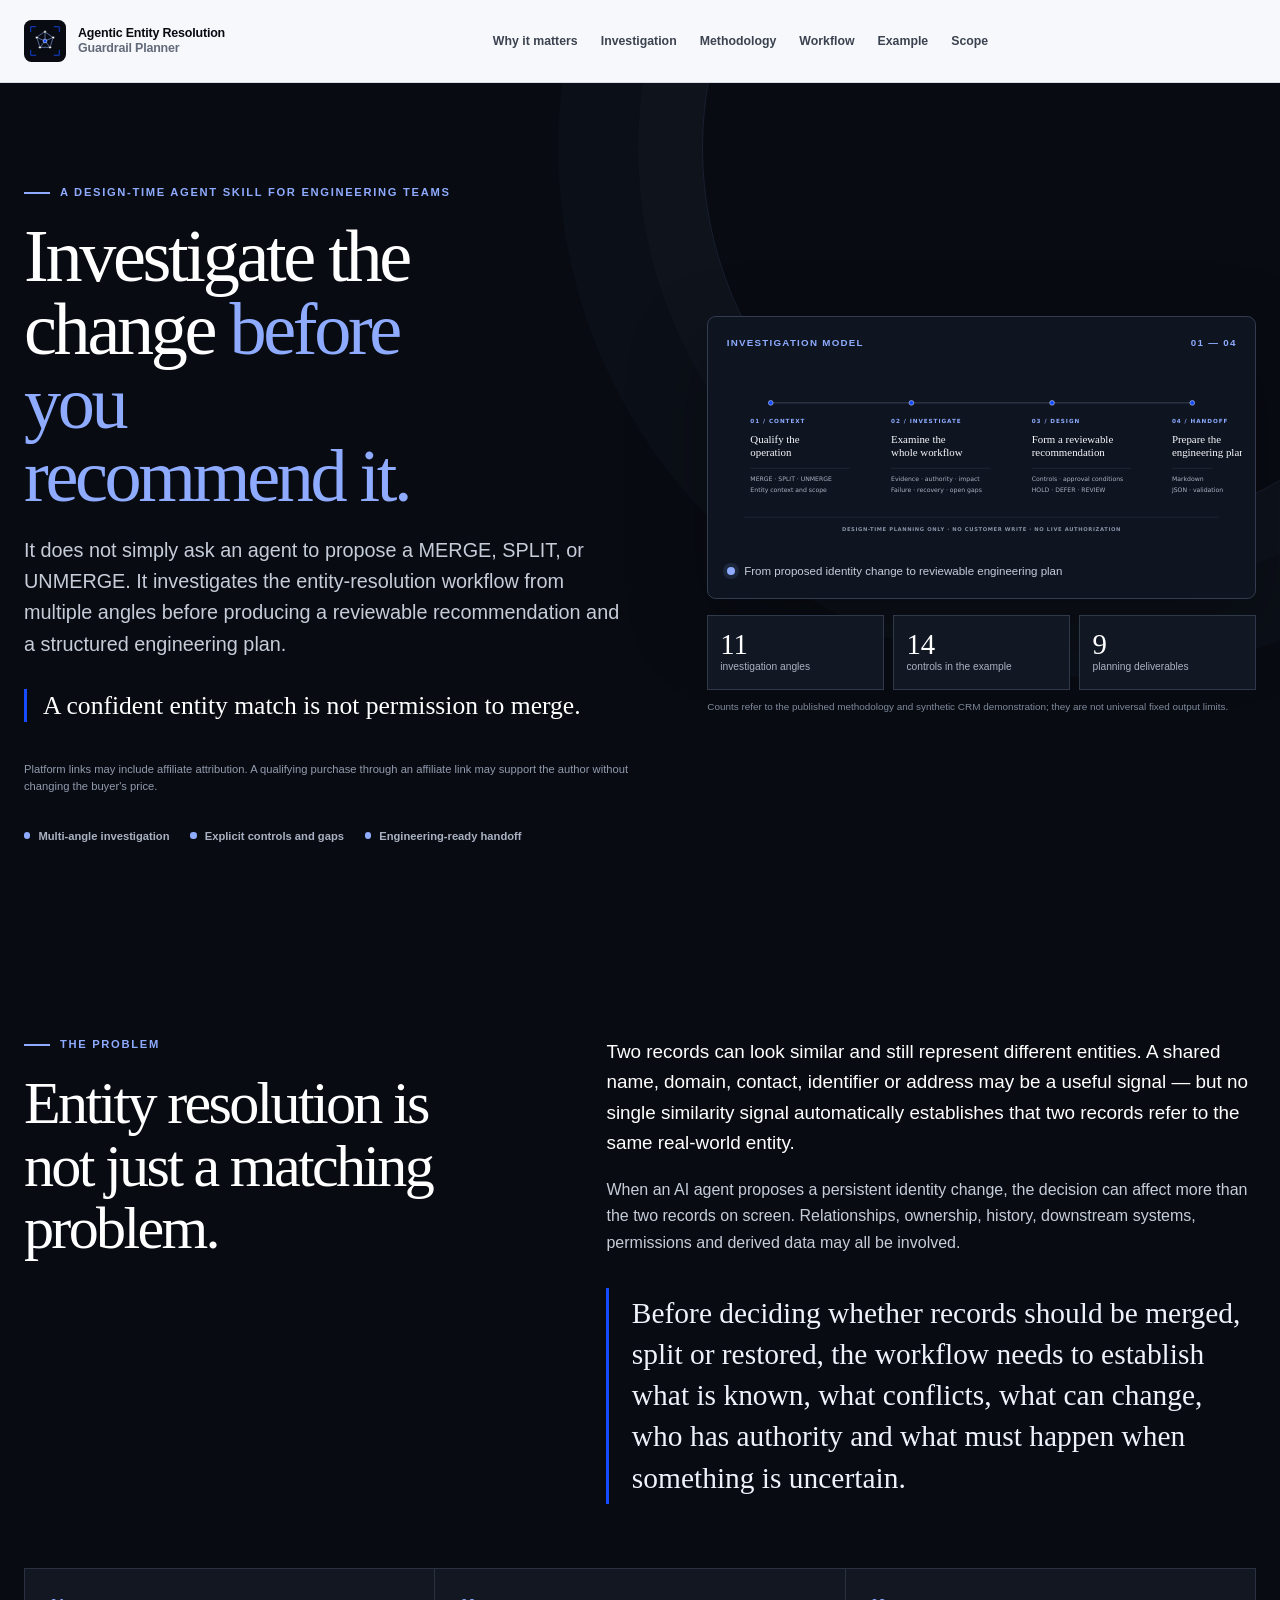
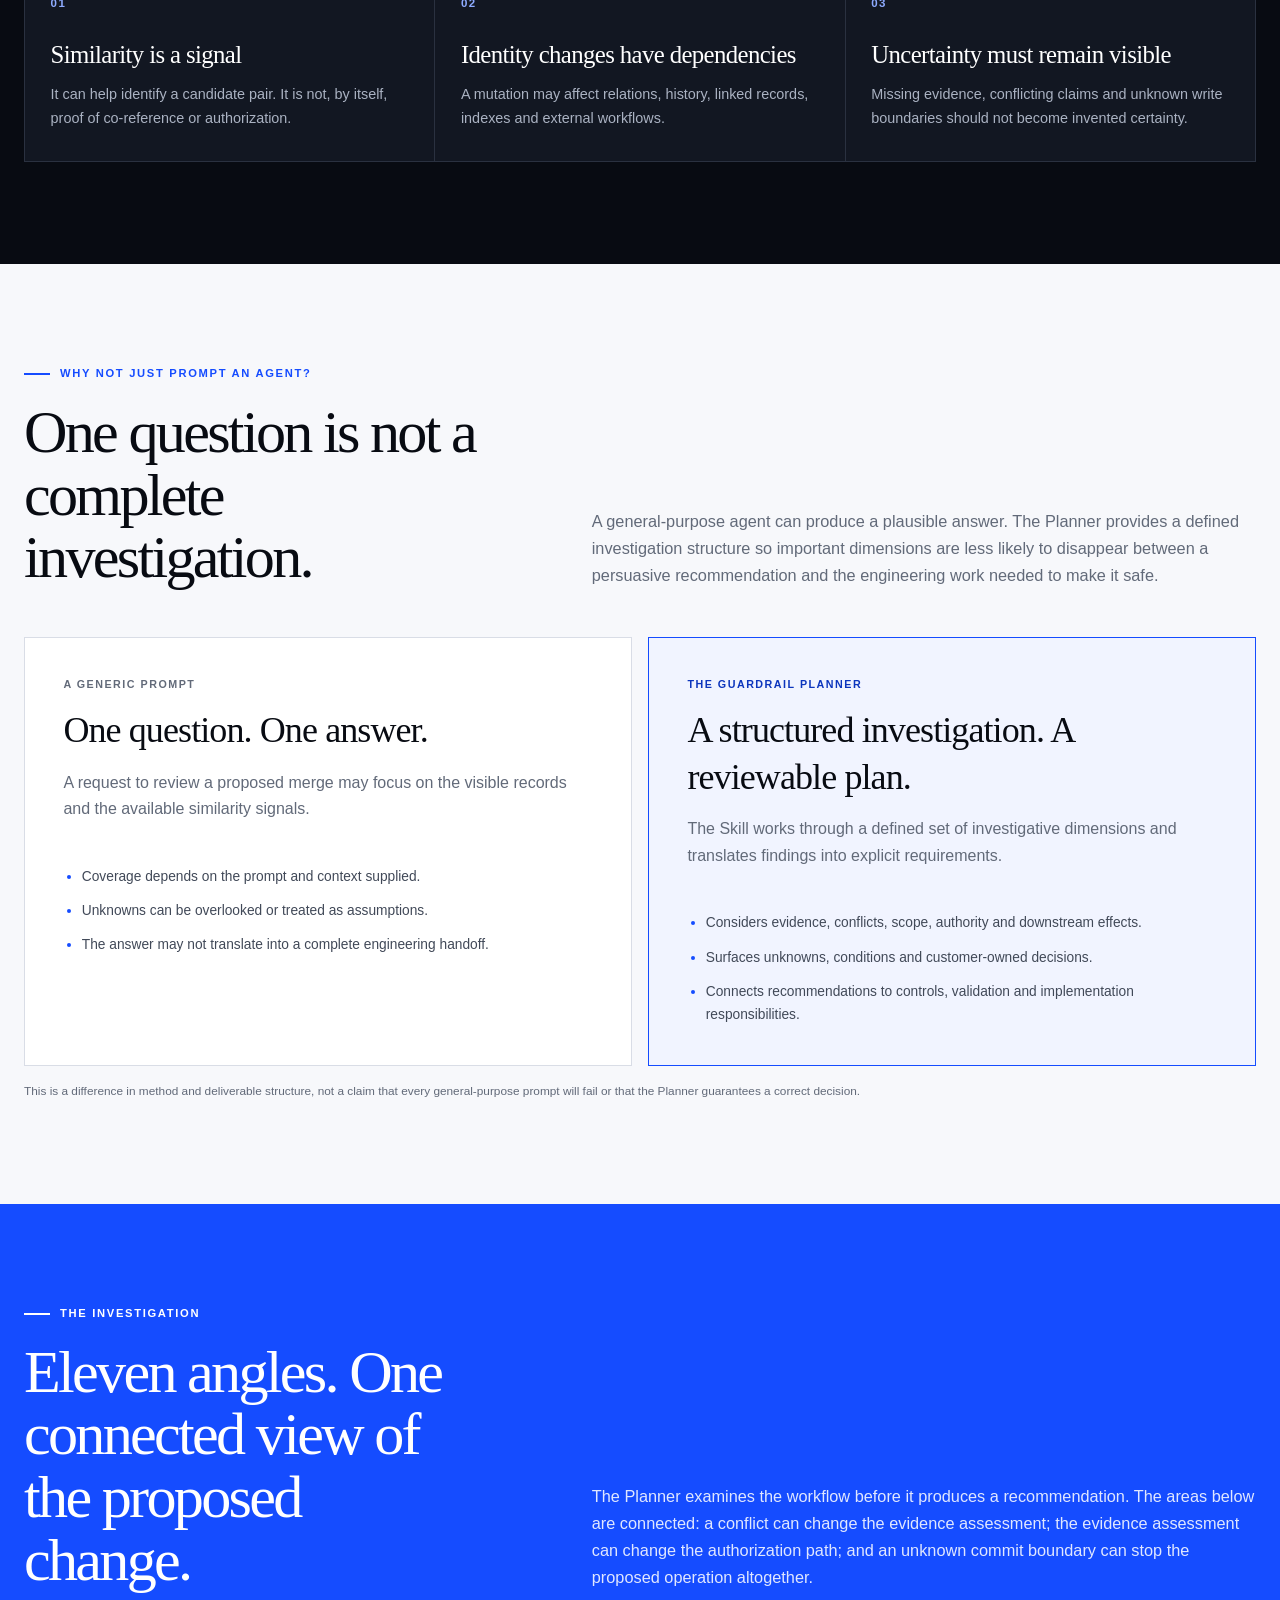
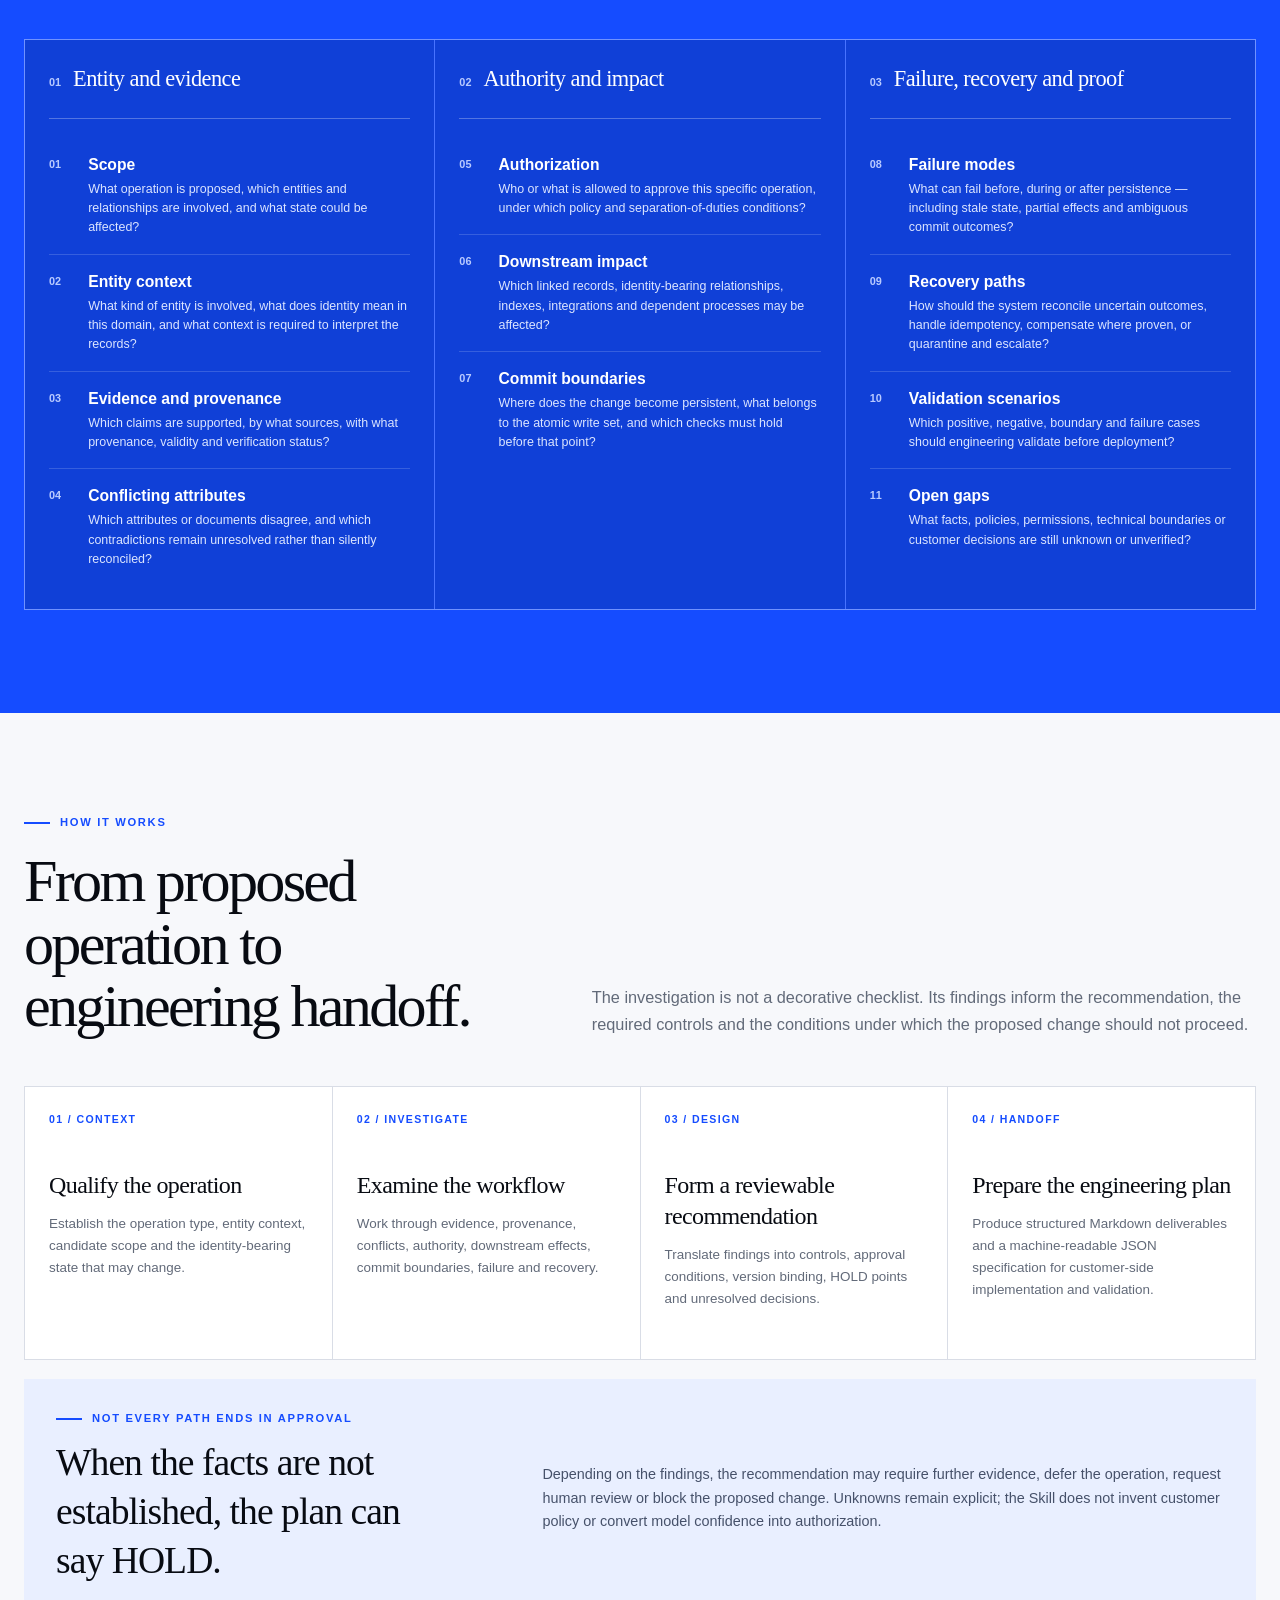
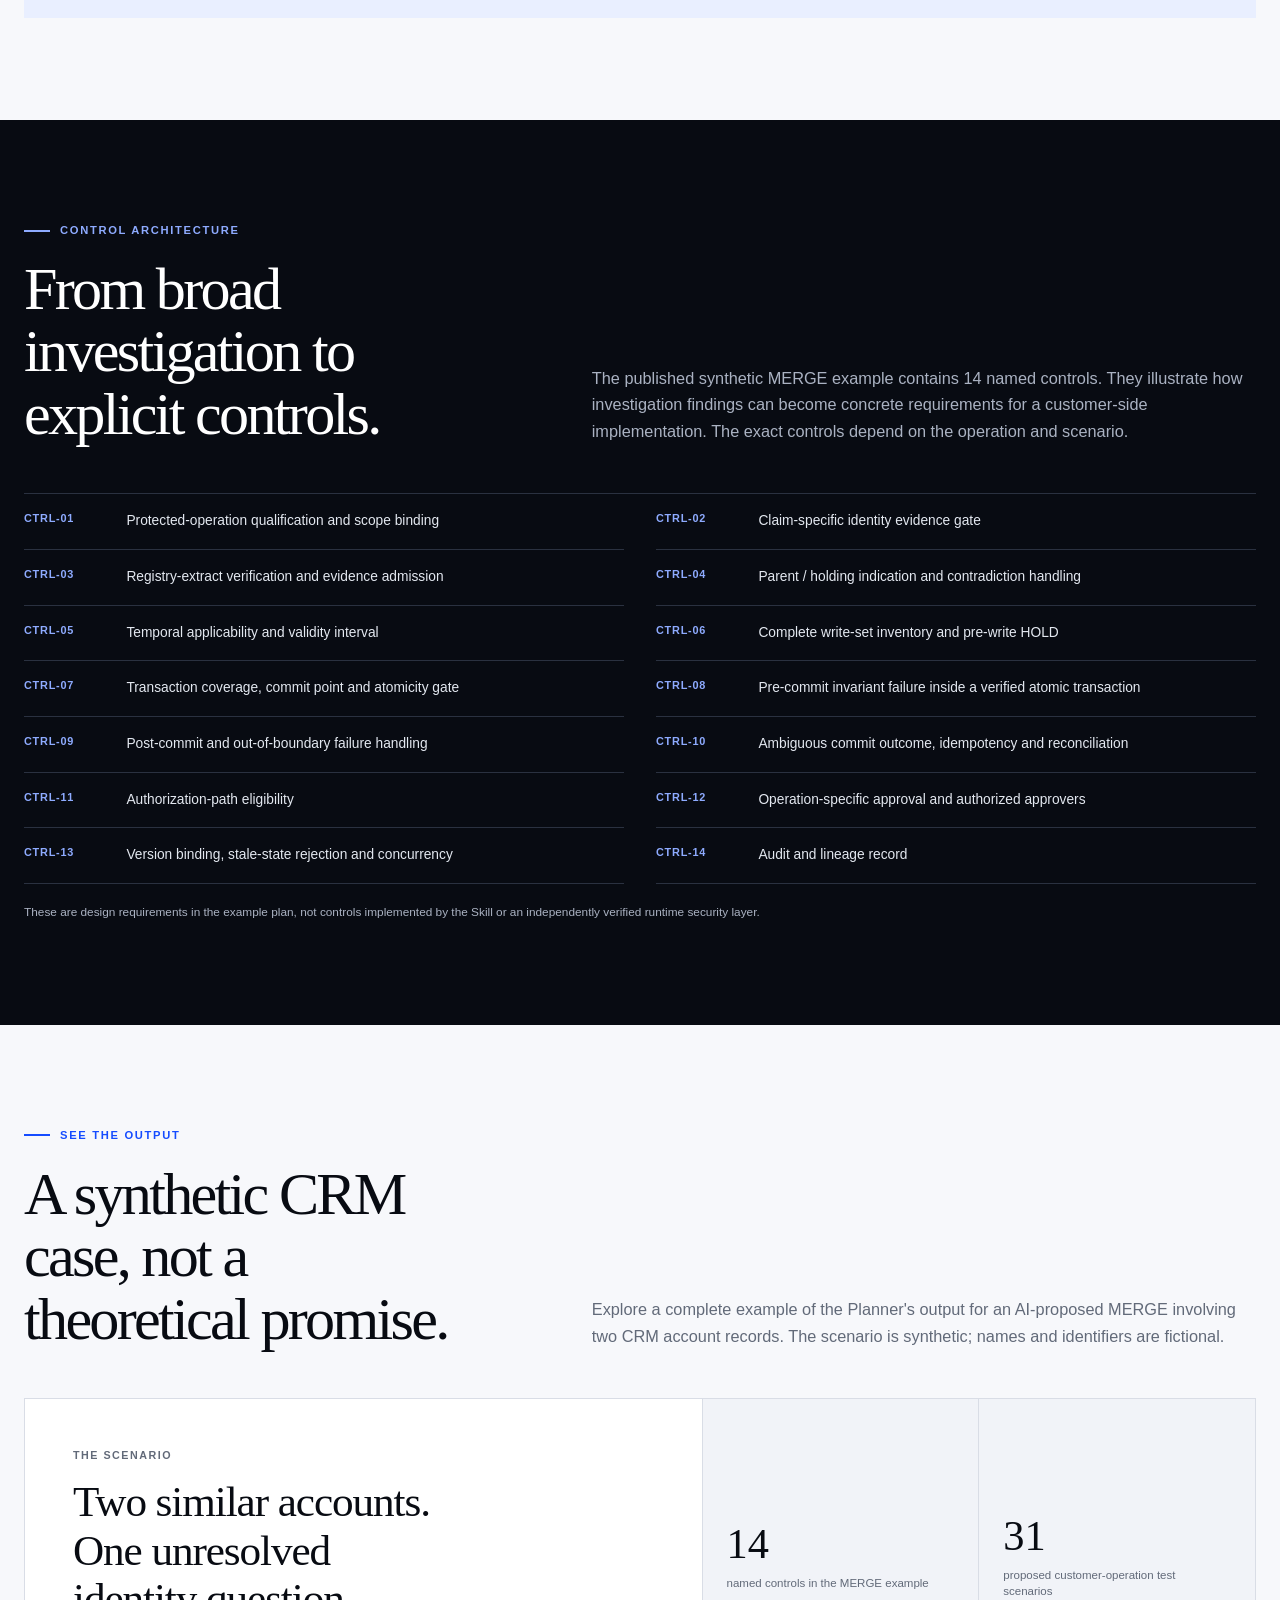
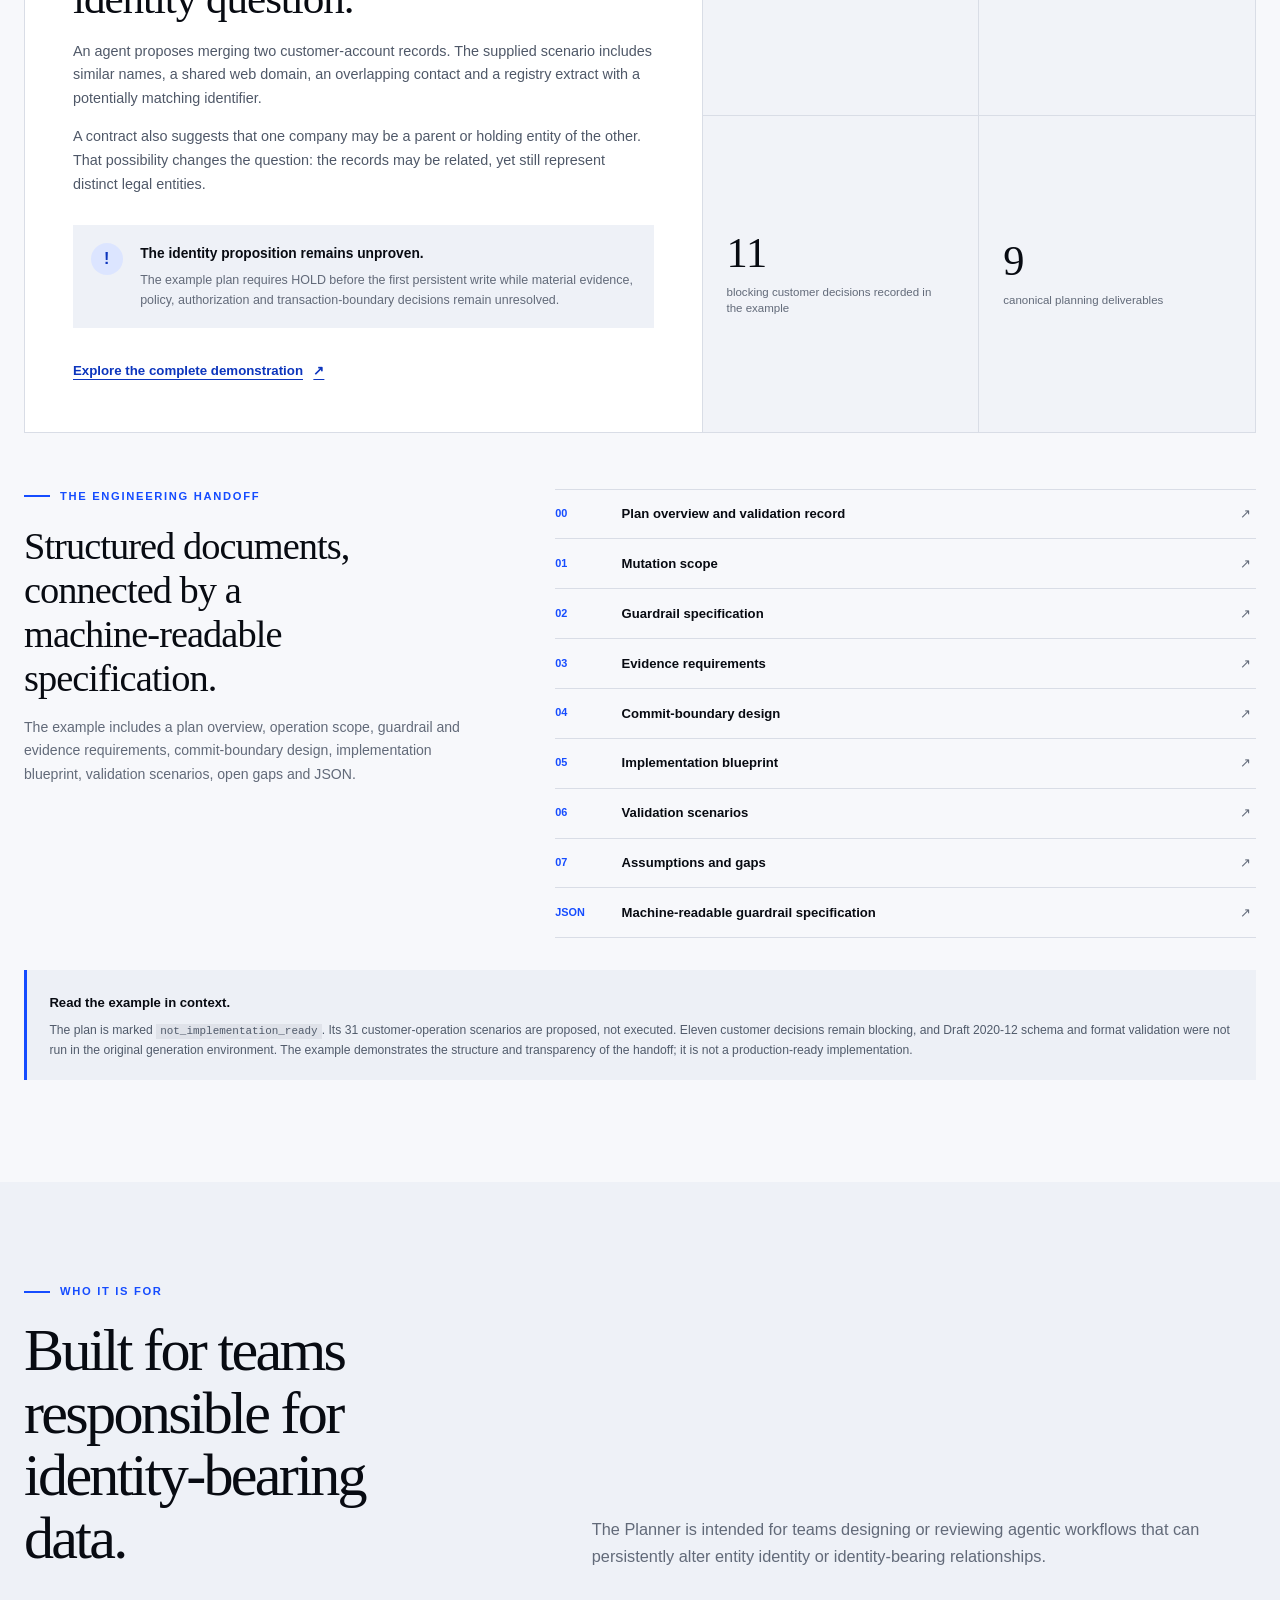
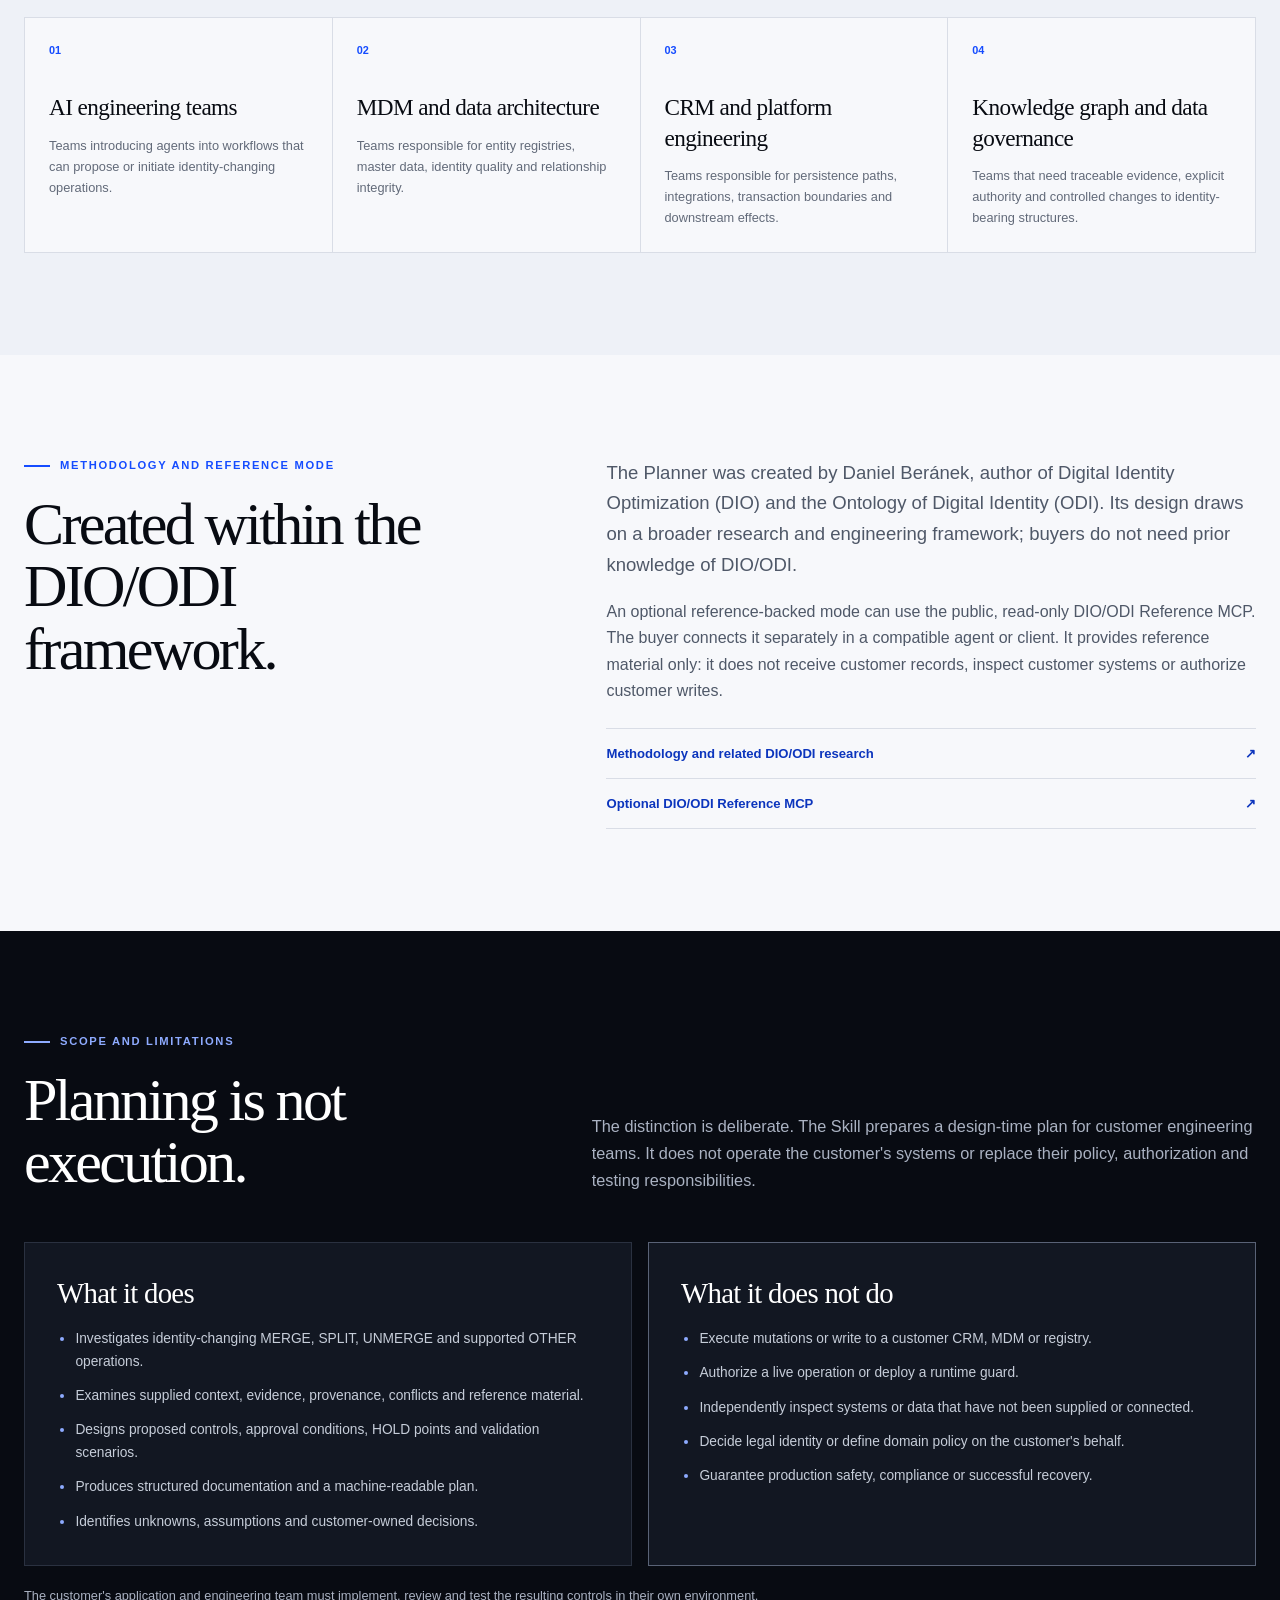
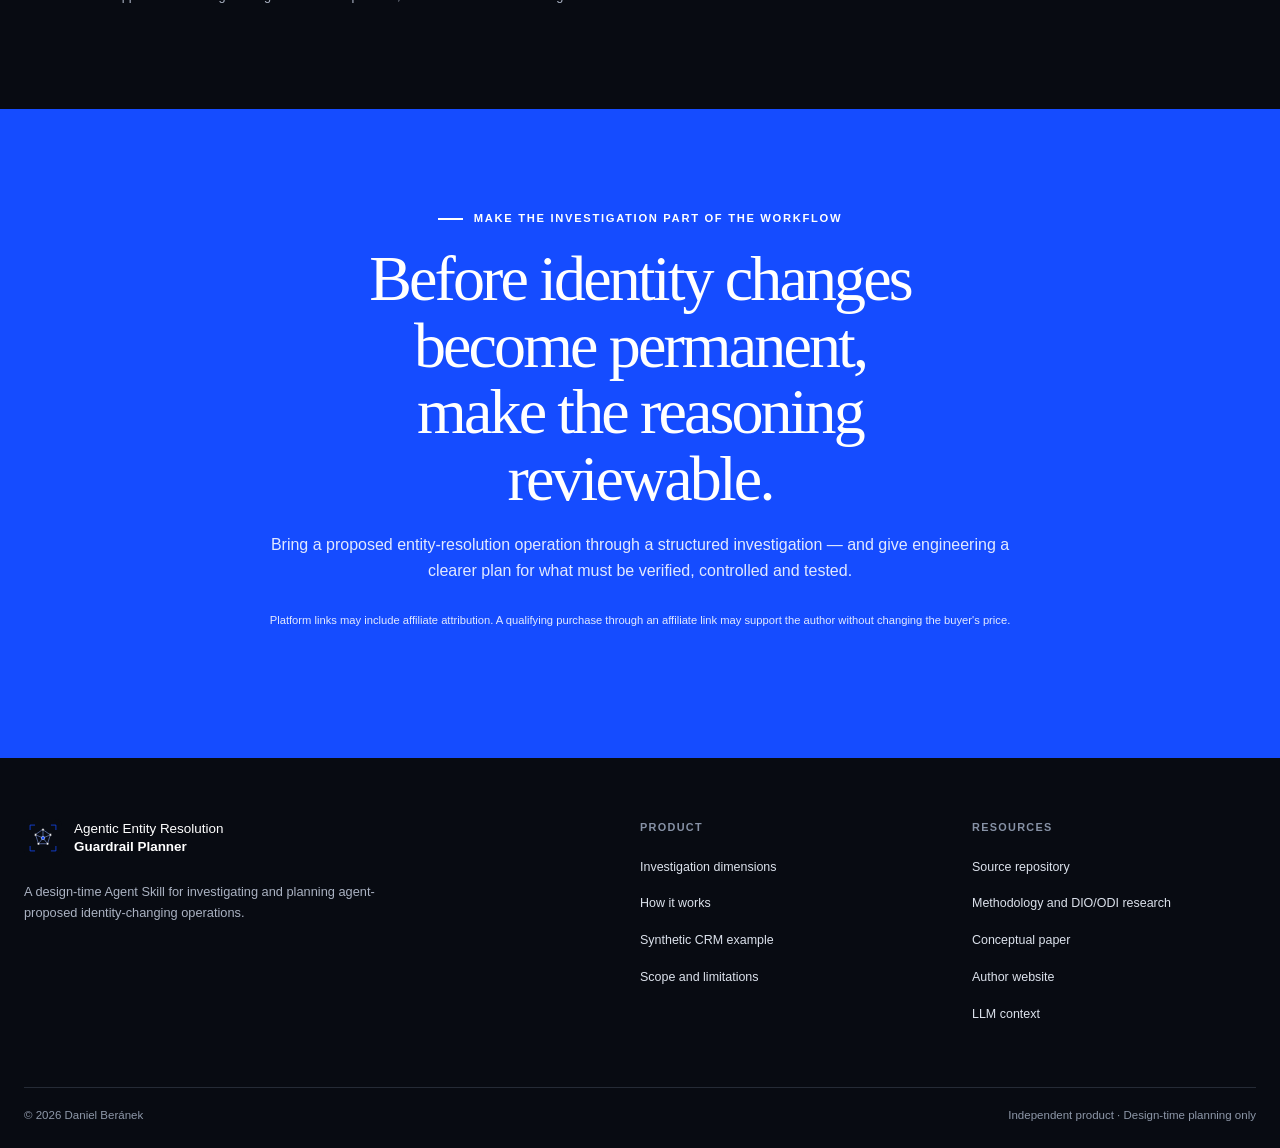
==== commit 2ed86598: "Promote DIO/ODI methodology in the main navigation" ====
--- a/index.html
+++ b/index.html
@@ -12,6 +12,8 @@
   <link rel="canonical" href="https://dan-beranek.github.io/agentic-entity-resolution-guardrail-planner/">
   <link rel="icon" href="assets/branding/agentic-entity-resolution-guardrail-planner-logo.svg" type="image/svg+xml">
   <link rel="stylesheet" href="assets/site.css">
+  <link rel="alternate" type="text/plain" href="llms.txt" title="LLM context">
+  <link rel="alternate" type="text/plain" href="llms-full.txt" title="Full LLM context">
   <meta property="og:type" content="website">
   <meta property="og:site_name" content="Agentic Entity Resolution Guardrail Planner">
   <meta property="og:title" content="Investigate before you recommend.">
@@ -74,13 +76,13 @@
         <span class="brand-copy"><strong>Agentic Entity Resolution</strong><span>Guardrail Planner</span></span>
       </a>
       <nav class="primary-nav" aria-label="Main navigation">
-        <a href="#why">Why it matters</a><a href="#investigation">Investigation</a><a href="#workflow">Workflow</a><a href="#example">Example</a><a href="#boundaries">Scope</a>
+        <a href="#why">Why it matters</a><a href="#investigation">Investigation</a><a href="methodology/">Methodology</a><a href="#workflow">Workflow</a><a href="#example">Example</a><a href="#boundaries">Scope</a>
       </nav>
       <div class="header-cta"><!-- PLATFORM_LINKS --></div>
       <details class="mobile-menu">
         <summary aria-label="Open navigation"><span class="menu-icon" aria-hidden="true"></span></summary>
         <nav aria-label="Mobile navigation">
-          <a href="#why">Why it matters</a><a href="#investigation">Investigation</a><a href="#workflow">Workflow</a><a href="#example">Example</a><a href="#boundaries">Scope and limitations</a><a href="#get-skill">Get the Agent Skill</a>
+          <a href="#why">Why it matters</a><a href="#investigation">Investigation</a><a href="methodology/">Methodology &amp; DIO/ODI</a><a href="#workflow">Workflow</a><a href="#example">Example</a><a href="#boundaries">Scope and limitations</a><a href="#get-skill">Get the Agent Skill</a>
         </nav>
       </details>
     </div>
--- a/assets/site.css
+++ b/assets/site.css
@@ -195,4 +195,18 @@
 @media(max-width:1080px){.primary-nav{gap:.85rem}.primary-nav a{font-size:.7rem}.hero-grid{grid-template-columns:minmax(0,1fr) minmax(24rem,.9fr);gap:2.5rem}}
 @media(max-width:900px){.primary-nav,.header-cta{display:none}.mobile-menu{display:block}.hero-grid,.split-section,.section-heading,.reference-grid{grid-template-columns:1fr}.hero-grid{gap:3rem}.hero-copy{max-width:50rem}.hero-visual{max-width:48rem}.section-heading{gap:1.2rem;align-items:start}.investigation-groups{grid-template-columns:1fr}.workflow{grid-template-columns:repeat(2,minmax(0,1fr))}.audience-grid{grid-template-columns:repeat(2,minmax(0,1fr))}.deliverables,.case-study{grid-template-columns:1fr}.case-facts{border-top:1px solid var(--line);border-left:0}.case-facts>div{min-height:7.5rem}}
 @media(max-width:620px){.shell{width:min(calc(100% - 2rem),var(--max))}.header-inner{min-height:4.4rem}.brand-copy{font-size:.7rem}.hero{padding:3.5rem 0 3.8rem}h1{font-size:clamp(2.8rem,13vw,4rem)}h2{font-size:clamp(2.4rem,11vw,3.5rem)}.hero-grid{gap:2.3rem}.hero-meta{display:grid;gap:.55rem}.hero-stat-row{gap:.35rem}.hero-stat-row>div{padding:.75rem .55rem}.hero-stat-row strong{font-size:1.5rem}.hero-stat-row span{font-size:.59rem}.signal-grid,.comparison-grid,.workflow,.control-grid,.boundary-grid,.audience-grid,.decision-band{grid-template-columns:1fr}.signal-card{min-height:auto}.signal-card+.signal-card{border-top:1px solid var(--line-dark)}.workflow-step{min-height:0}.workflow-number{margin-bottom:1.2rem}.decision-band{padding:1.4rem}.case-facts>div{min-height:6.5rem;padding:1rem}.case-facts strong{font-size:2.2rem}.deliverable-list a{grid-template-columns:2.5rem 1fr 1rem;font-size:.75rem}.footer-main{grid-template-columns:1fr;gap:2rem;padding:3rem 0}.footer-bottom{align-items:flex-start;flex-direction:column}.control-item{grid-template-columns:4.6rem 1fr}.demo-table th,.demo-table td{padding:.7rem;font-size:.72rem}}
-@media(prefers-reduced-motion:reduce){html{scroll-behavior:auto}*,*::before,*::after{transition-duration:.01ms!important;animation-duration:.01ms!important;animation-iteration-count:1!important}}+@media(prefers-reduced-motion:reduce){html{scroll-behavior:auto}*,*::before,*::after{transition-duration:.01ms!important;animation-duration:.01ms!important;animation-iteration-count:1!important}}
+
+/* Standalone methodology page */
+.method-hero{padding:clamp(4.5rem,8vw,7rem) 0}
+.method-hero h1{max-width:20ch;font-size:clamp(3rem,5.8vw,5rem)}
+.method-lead{max-width:58rem;margin:0 0 1.25rem;color:#fff;font-size:clamp(1.2rem,2vw,1.55rem);line-height:1.55}
+.method-intro{max-width:54rem;margin:.8rem 0 0;color:#c6cdd9;font-size:1rem;line-height:1.7}
+.method-publications{display:grid;grid-template-columns:repeat(2,minmax(0,1fr));gap:1.4rem 3rem}
+.method-publication{padding:1.25rem 0;border-top:1px solid var(--line-dark)}
+.method-publication>span{display:block;margin-bottom:.7rem;color:var(--blue-light);font-size:.65rem;font-weight:850;letter-spacing:.1em;text-transform:uppercase}
+.method-publication h3{max-width:40rem;color:var(--white);font-family:Georgia,serif;font-size:1.35rem;font-weight:400;line-height:1.4}
+.method-publication a{display:inline-block;margin-top:.2rem;color:#dce5ff;font-size:.78rem;font-weight:750;text-decoration:underline;text-underline-offset:.2rem}
+.method-return{margin-top:2.2rem;padding-top:1.2rem;border-top:1px solid var(--line)}
+.method-return .text-link{font-size:.9rem}
+@media(max-width:760px){.method-publications{grid-template-columns:1fr}}
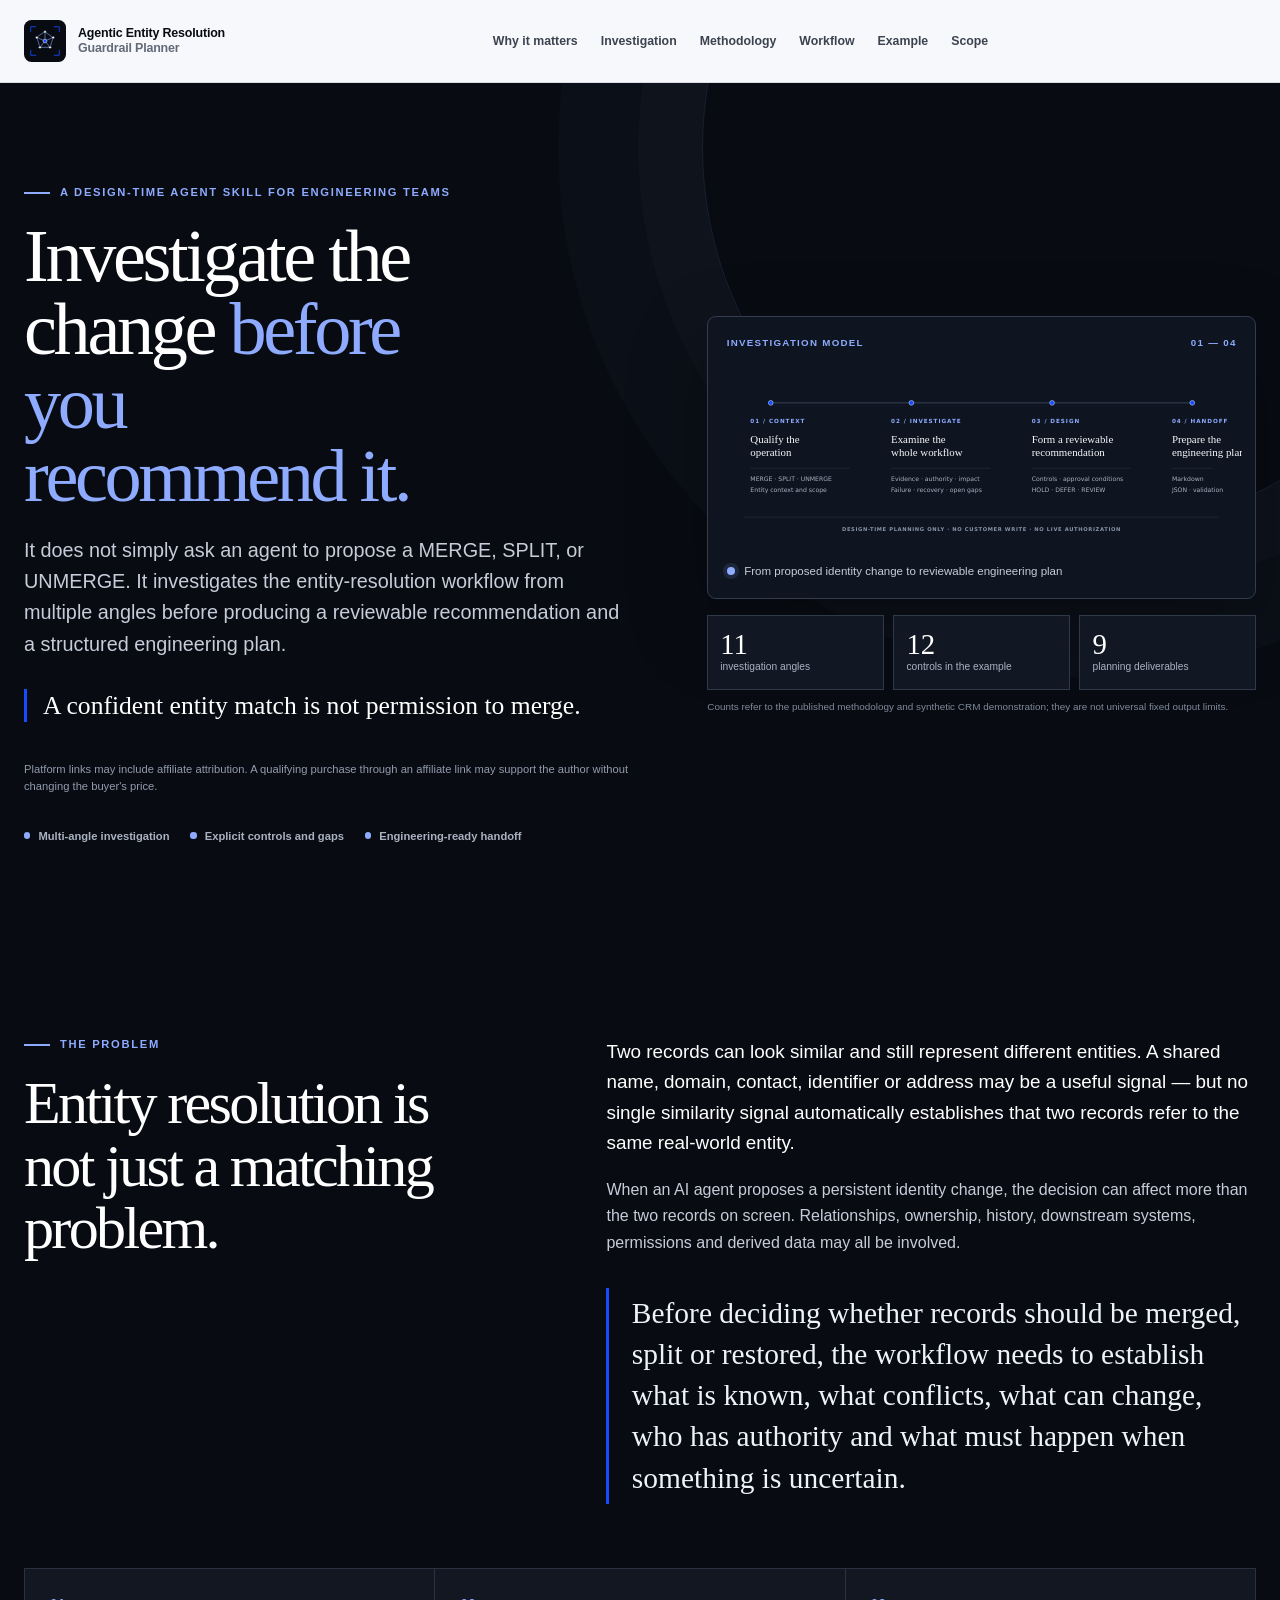
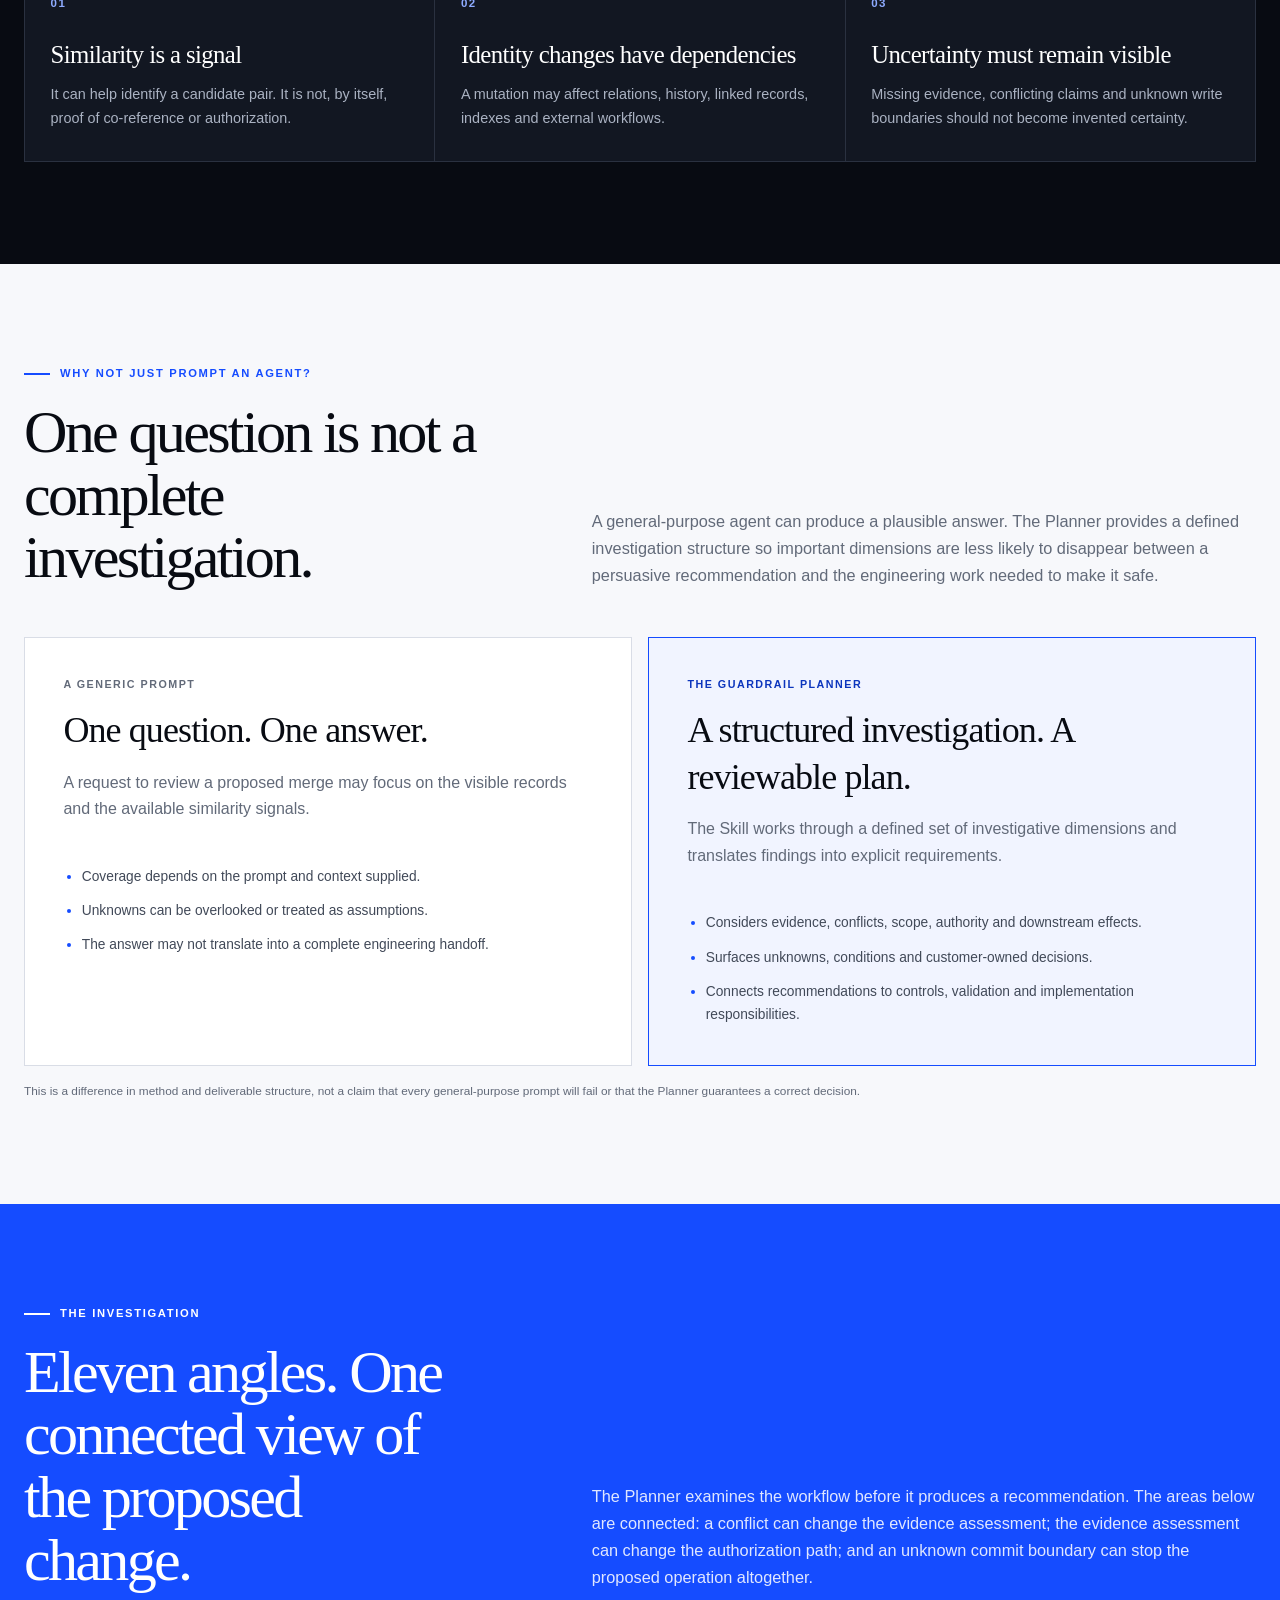
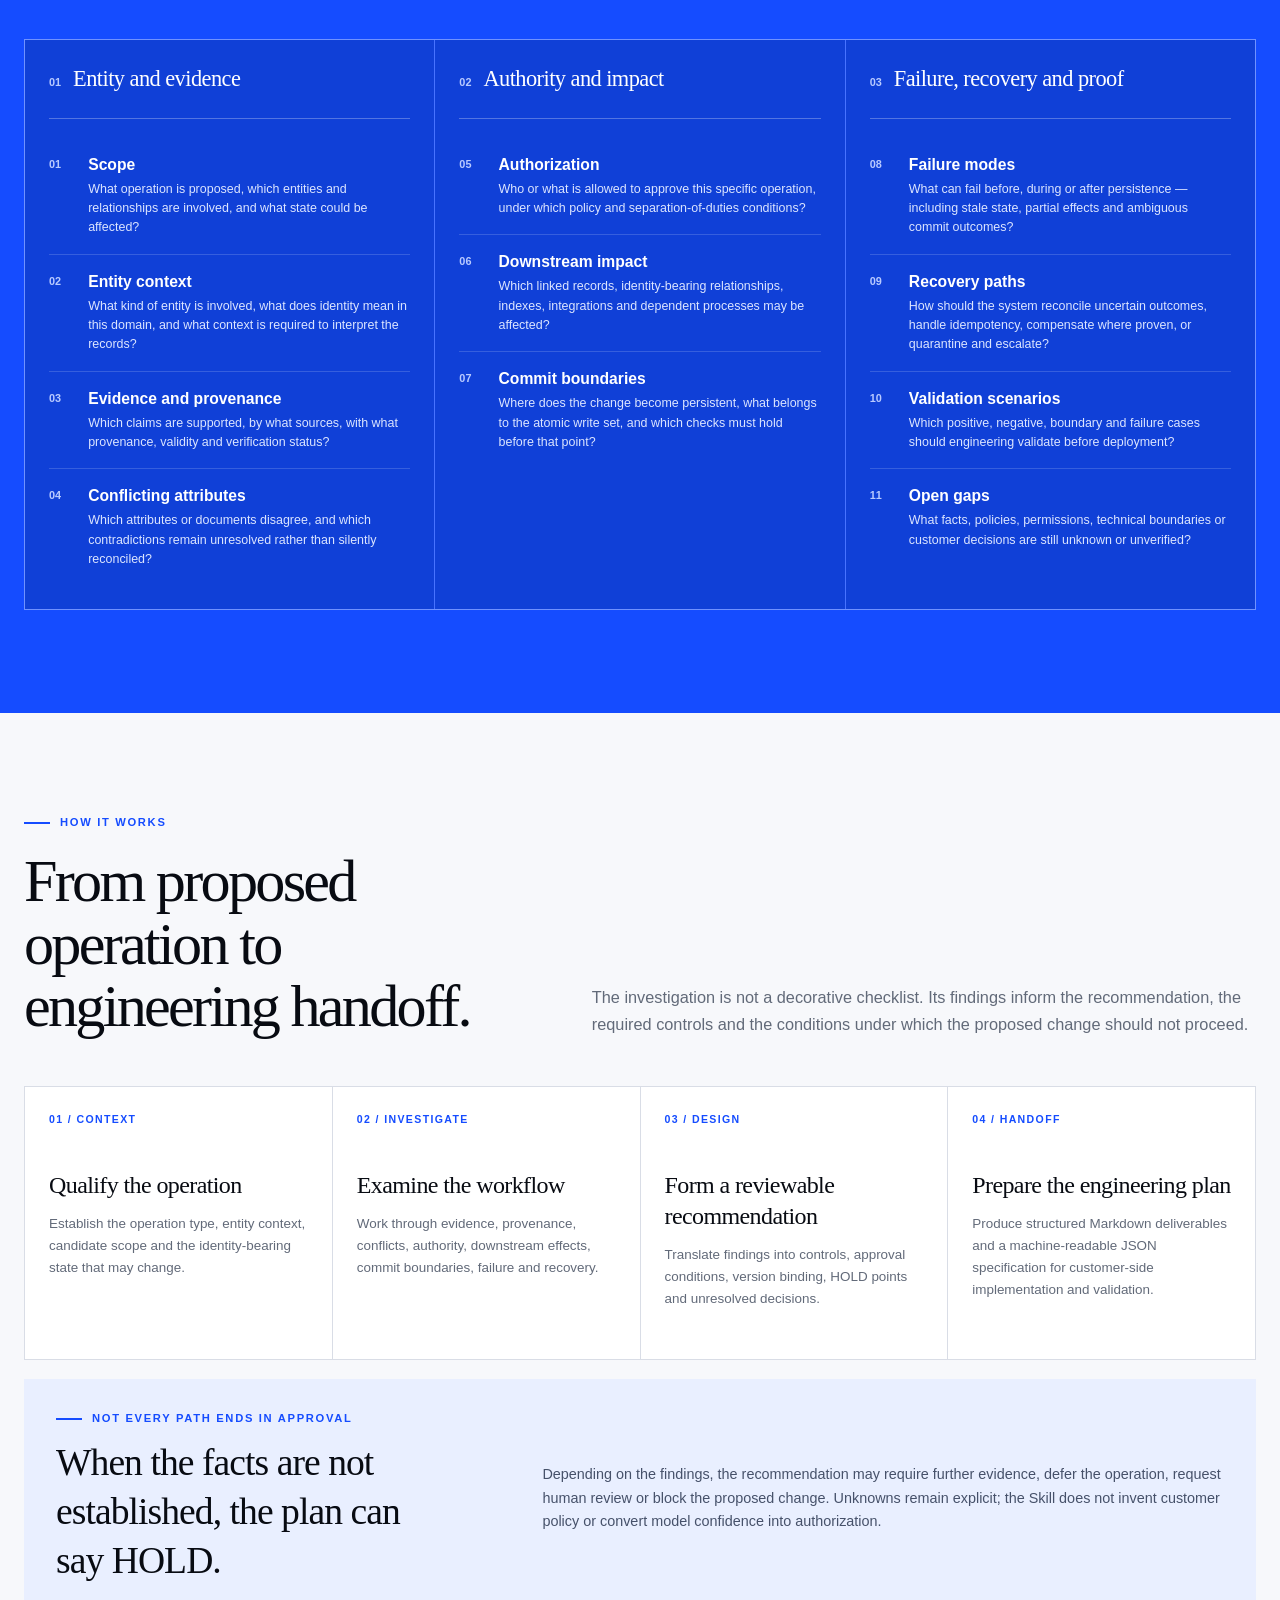
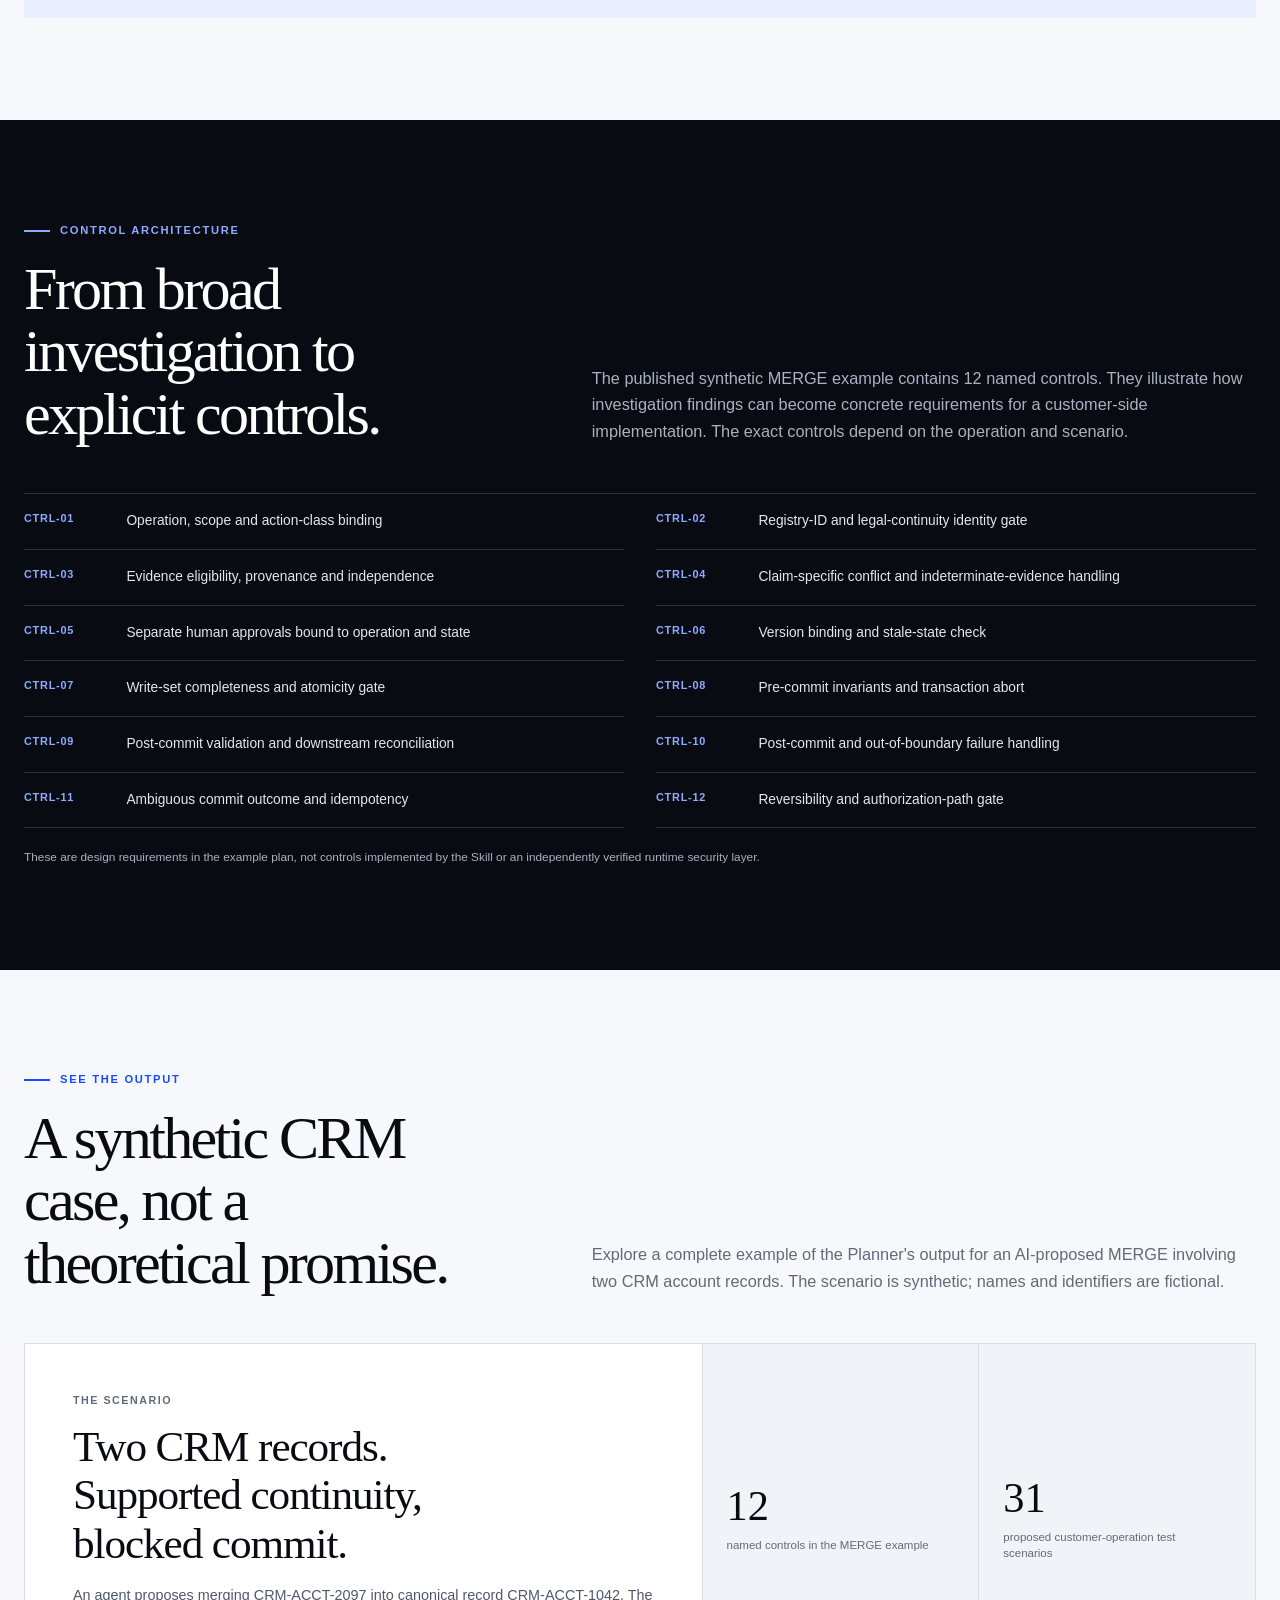
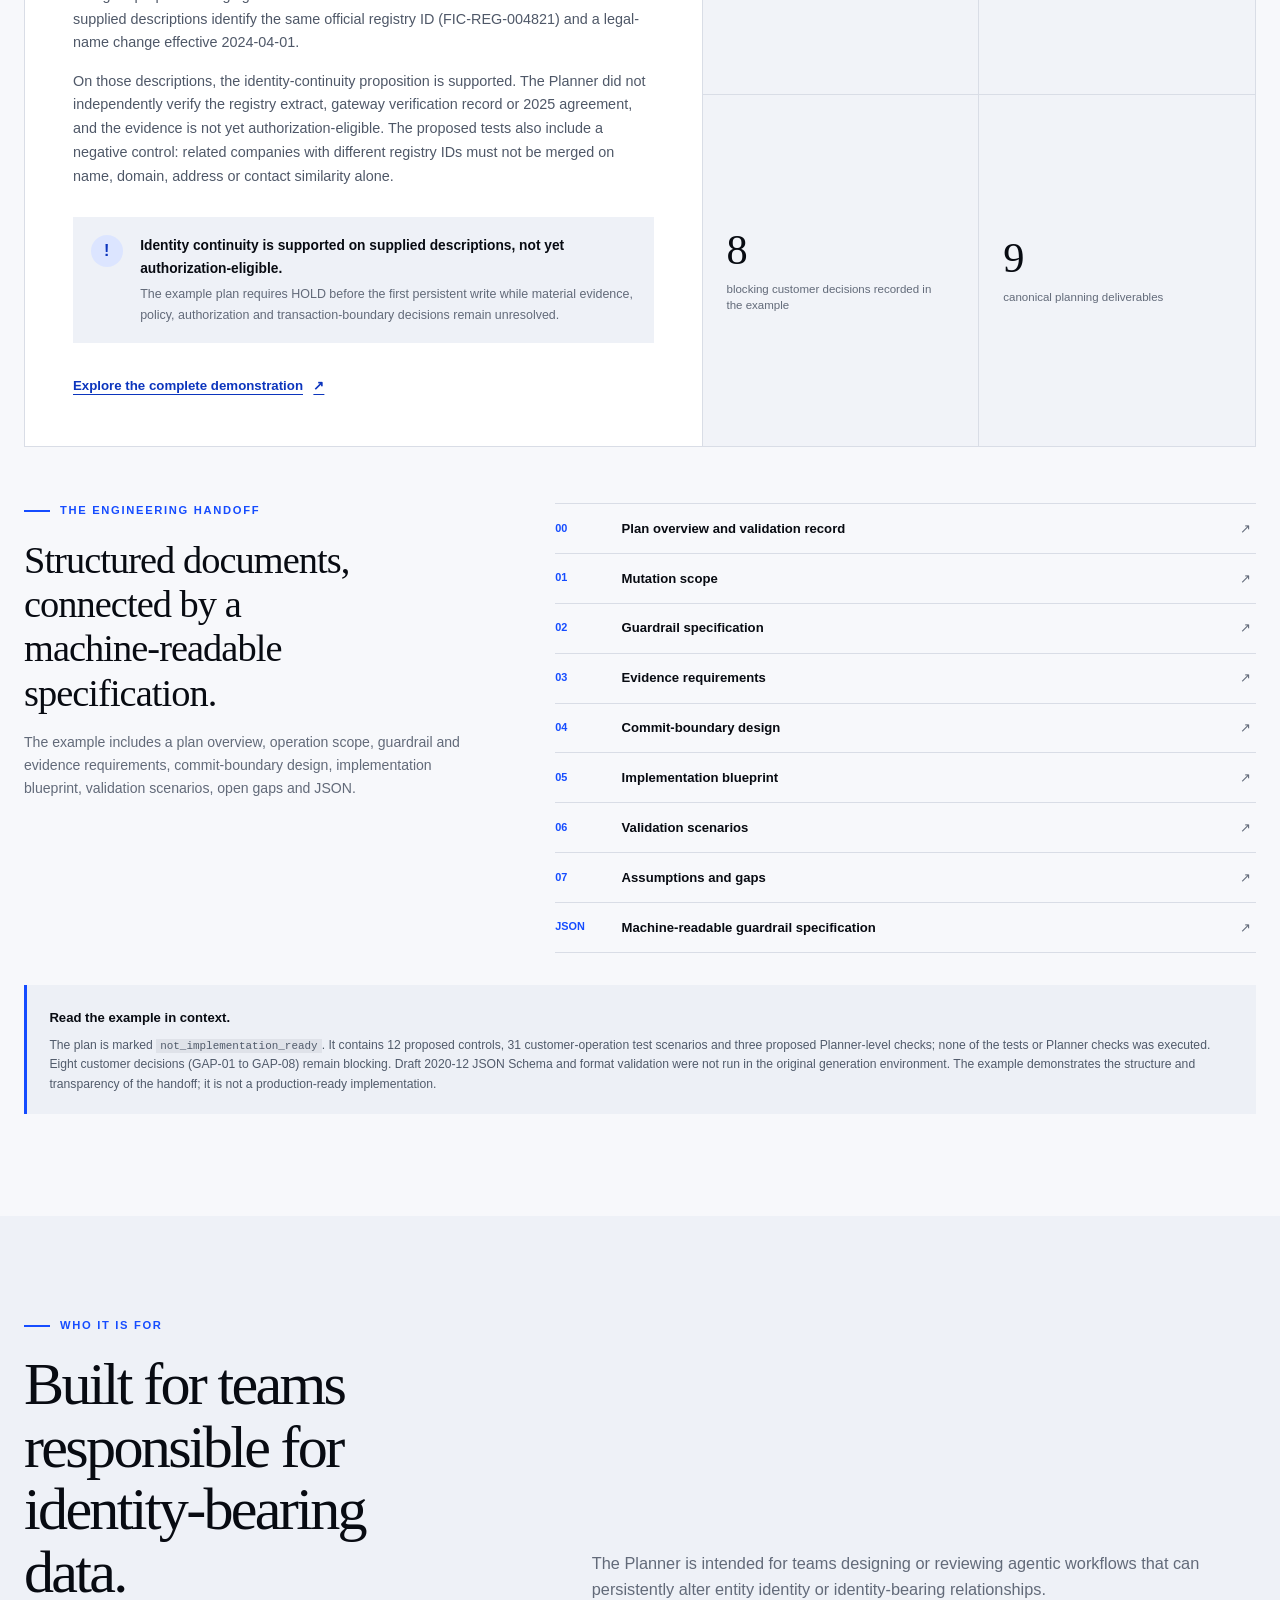
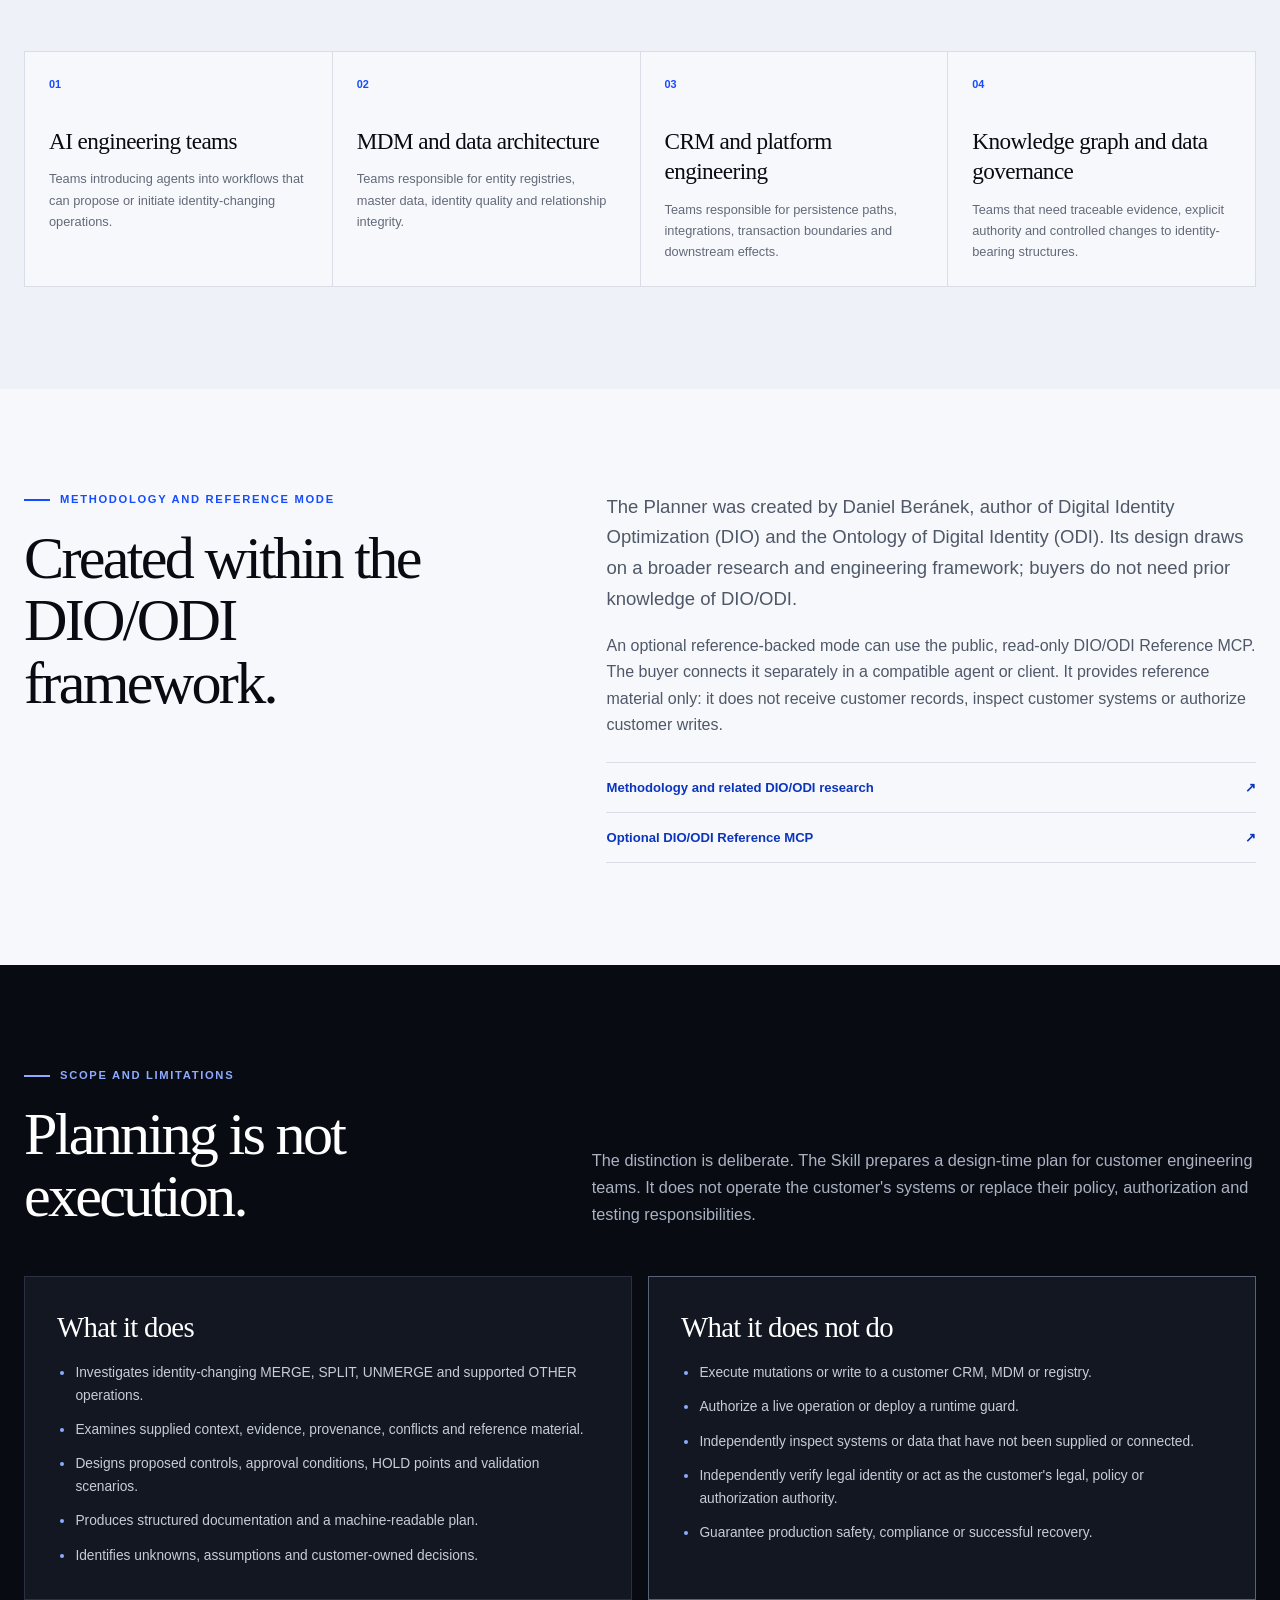
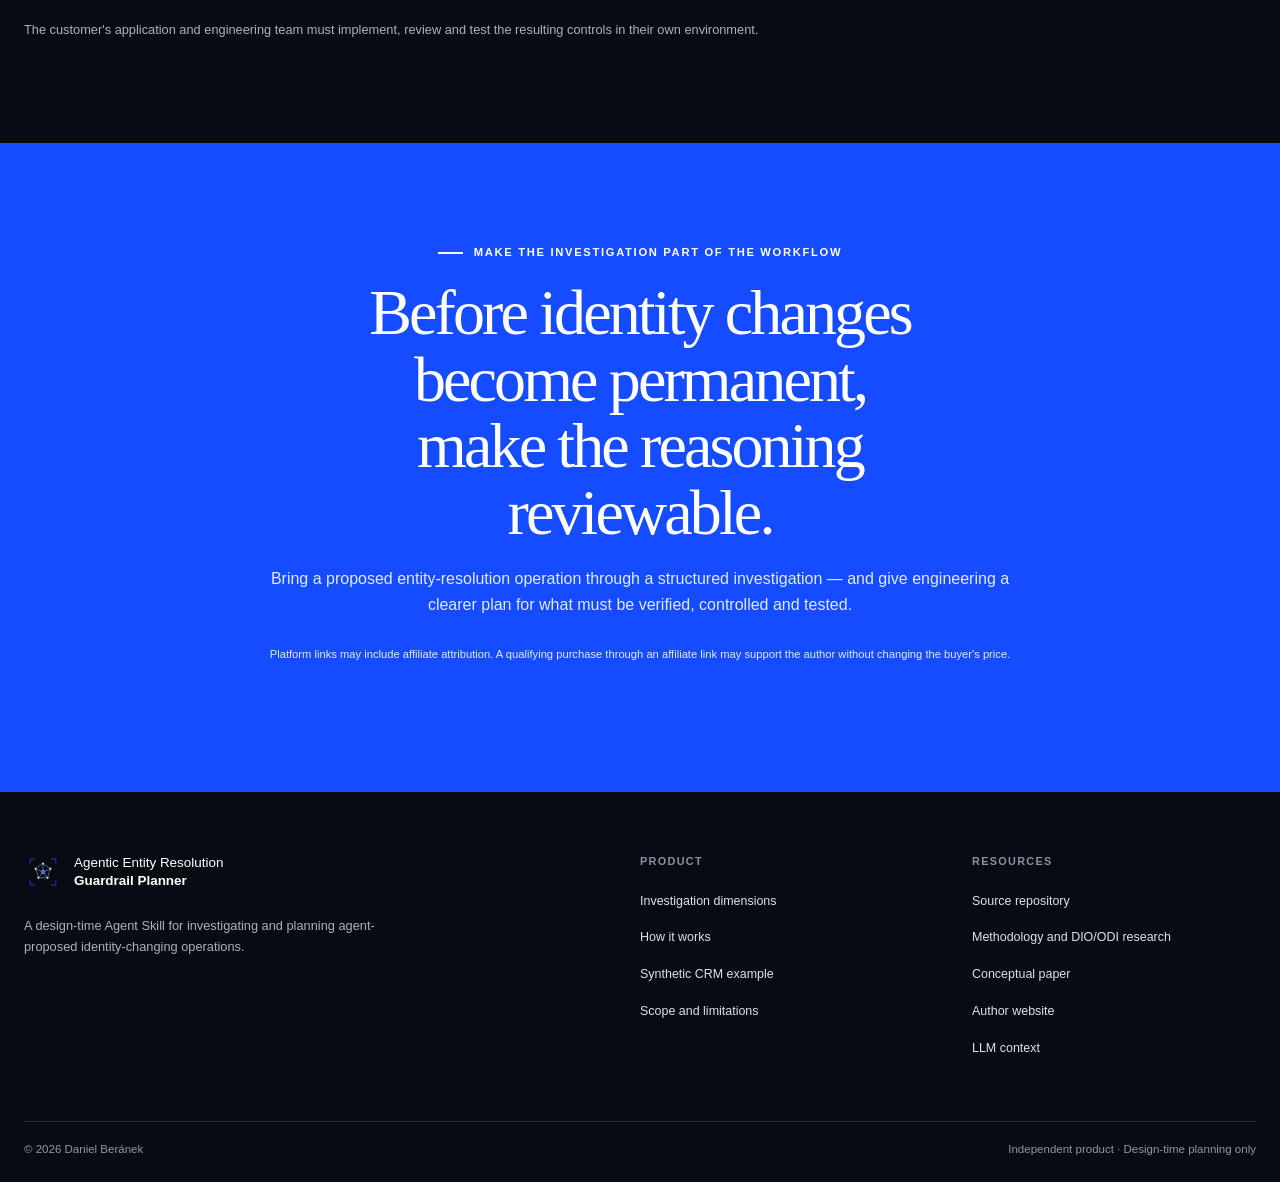
==== commit 41f3f22e: "Update to updated demo" ====
--- a/index.html
+++ b/index.html
@@ -5,11 +5,12 @@
   <meta name="viewport" content="width=device-width, initial-scale=1">
   <meta name="color-scheme" content="light">
   <meta name="theme-color" content="#080b12">
-  <title>Agentic Entity Resolution Guardrail Planner</title>
-  <meta name="description" content="Investigate agent-proposed MERGE, SPLIT and UNMERGE operations from multiple angles before producing a reviewable recommendation and structured engineering plan.">
+  <title>Agentic Entity Resolution Guardrail Planner | Agent Skill</title>
+  <meta name="description" content="Design-time Agent Skill investigating proposed MERGE, SPLIT and UNMERGE operations and producing reviewable recommendations and structured engineering plans.">
+  <!-- DIO_KEYWORD_METADATA -->
   <meta name="author" content="Daniel Beránek">
   <meta name="robots" content="index,follow,max-image-preview:large,max-snippet:-1,max-video-preview:-1">
-  <link rel="canonical" href="https://dan-beranek.github.io/agentic-entity-resolution-guardrail-planner/">
+  <!-- GENERATED_URL_METADATA -->
   <link rel="icon" href="assets/branding/agentic-entity-resolution-guardrail-planner-logo.svg" type="image/svg+xml">
   <link rel="stylesheet" href="assets/site.css">
   <link rel="alternate" type="text/plain" href="llms.txt" title="LLM context">
@@ -17,54 +18,16 @@
   <meta property="og:type" content="website">
   <meta property="og:site_name" content="Agentic Entity Resolution Guardrail Planner">
   <meta property="og:title" content="Investigate before you recommend.">
-  <meta property="og:description" content="A multi-angle investigation and design-time planning skill for agent-proposed identity-changing operations.">
-  <meta property="og:url" content="https://dan-beranek.github.io/agentic-entity-resolution-guardrail-planner/">
-  <meta name="twitter:card" content="summary">
+  <meta property="og:description" content="A DIO/ODI-informed design-time Agent Skill that turns proposed identity changes into reviewable recommendations and structured engineering plans.">
+  <meta property="og:image:type" content="image/png">
+  <meta property="og:image:width" content="1200">
+  <meta property="og:image:height" content="630">
+  <meta property="og:image:alt" content="Agentic Entity Resolution Guardrail Planner social preview with four stages: scope, evidence, authority and commit.">
+  <meta name="twitter:card" content="summary_large_image">
   <meta name="twitter:title" content="Agentic Entity Resolution Guardrail Planner">
-  <meta name="twitter:description" content="Investigate agent-proposed identity changes before producing a reviewable recommendation and engineering plan.">
-  <script type="application/ld+json">
-  {
-    "@context": "https://schema.org",
-    "@graph": [
-      {
-        "@type": "WebSite",
-        "@id": "https://dan-beranek.github.io/agentic-entity-resolution-guardrail-planner/#website",
-        "url": "https://dan-beranek.github.io/agentic-entity-resolution-guardrail-planner/",
-        "name": "Agentic Entity Resolution Guardrail Planner",
-        "inLanguage": "en",
-        "creator": { "@id": "https://danielberanek.cz/#person" }
-      },
-      {
-        "@type": "WebPage",
-        "@id": "https://dan-beranek.github.io/agentic-entity-resolution-guardrail-planner/#webpage",
-        "url": "https://dan-beranek.github.io/agentic-entity-resolution-guardrail-planner/",
-        "name": "Agentic Entity Resolution Guardrail Planner",
-        "description": "A design-time Agent Skill that investigates agent-proposed identity-changing operations and prepares a reviewable recommendation and structured engineering handoff.",
-        "isPartOf": { "@id": "https://dan-beranek.github.io/agentic-entity-resolution-guardrail-planner/#website" },
-        "about": { "@id": "https://dan-beranek.github.io/agentic-entity-resolution-guardrail-planner/#product" },
-        "inLanguage": "en"
-      },
-      {
-        "@type": "SoftwareApplication",
-        "@id": "https://dan-beranek.github.io/agentic-entity-resolution-guardrail-planner/#product",
-        "name": "Agentic Entity Resolution Guardrail Planner",
-        "applicationCategory": "DeveloperApplication",
-        "operatingSystem": "Compatible AI agent environment",
-        "description": "A design-time Agent Skill for multi-angle investigation of agent-proposed MERGE, SPLIT and UNMERGE operations, producing reviewable recommendations, guardrail specifications and engineering handoffs. It does not execute customer mutations or provide runtime authorization.",
-        "url": "https://dan-beranek.github.io/agentic-entity-resolution-guardrail-planner/",
-        "creator": { "@id": "https://danielberanek.cz/#person" },
-        "isAccessibleForFree": false
-      },
-      {
-        "@type": "Person",
-        "@id": "https://danielberanek.cz/#person",
-        "name": "Daniel Beránek",
-        "url": "https://danielberanek.cz/",
-        "sameAs": ["https://orcid.org/0009-0004-0050-0264"]
-      }
-    ]
-  }
-  </script>
+  <meta name="twitter:description" content="Investigate proposed MERGE, SPLIT and UNMERGE operations before producing reviewable recommendations and engineering plans.">
+  <meta name="twitter:image:alt" content="Agentic Entity Resolution Guardrail Planner social preview with four stages: scope, evidence, authority and commit.">
+  <!-- ARTIFACT_STRUCTURED_DATA -->
   <script src="assets/site.js" defer></script>
 </head>
 <body>
@@ -107,7 +70,7 @@
           </div>
           <div class="hero-stat-row">
             <div><strong>11</strong><span>investigation angles</span></div>
-            <div><strong>14</strong><span>controls in the example</span></div>
+            <div><strong>12</strong><span>controls in the example</span></div>
             <div><strong>9</strong><span>planning deliverables</span></div>
           </div>
           <p class="micro-note">Counts refer to the published methodology and synthetic CRM demonstration; they are not universal fixed output limits.</p>
@@ -207,23 +170,21 @@
       <div class="shell">
         <div class="section-heading">
           <div><p class="eyebrow">Control architecture</p><h2>From broad investigation to explicit controls.</h2></div>
-          <p>The published synthetic MERGE example contains 14 named controls. They illustrate how investigation findings can become concrete requirements for a customer-side implementation. The exact controls depend on the operation and scenario.</p>
+          <p>The published synthetic MERGE example contains 12 named controls. They illustrate how investigation findings can become concrete requirements for a customer-side implementation. The exact controls depend on the operation and scenario.</p>
         </div>
         <div class="control-grid">
-          <div class="control-item"><span>CTRL-01</span><p>Protected-operation qualification and scope binding</p></div>
-          <div class="control-item"><span>CTRL-02</span><p>Claim-specific identity evidence gate</p></div>
-          <div class="control-item"><span>CTRL-03</span><p>Registry-extract verification and evidence admission</p></div>
-          <div class="control-item"><span>CTRL-04</span><p>Parent / holding indication and contradiction handling</p></div>
-          <div class="control-item"><span>CTRL-05</span><p>Temporal applicability and validity interval</p></div>
-          <div class="control-item"><span>CTRL-06</span><p>Complete write-set inventory and pre-write HOLD</p></div>
-          <div class="control-item"><span>CTRL-07</span><p>Transaction coverage, commit point and atomicity gate</p></div>
-          <div class="control-item"><span>CTRL-08</span><p>Pre-commit invariant failure inside a verified atomic transaction</p></div>
-          <div class="control-item"><span>CTRL-09</span><p>Post-commit and out-of-boundary failure handling</p></div>
-          <div class="control-item"><span>CTRL-10</span><p>Ambiguous commit outcome, idempotency and reconciliation</p></div>
-          <div class="control-item"><span>CTRL-11</span><p>Authorization-path eligibility</p></div>
-          <div class="control-item"><span>CTRL-12</span><p>Operation-specific approval and authorized approvers</p></div>
-          <div class="control-item"><span>CTRL-13</span><p>Version binding, stale-state rejection and concurrency</p></div>
-          <div class="control-item"><span>CTRL-14</span><p>Audit and lineage record</p></div>
+          <div class="control-item"><span>CTRL-01</span><p>Operation, scope and action-class binding</p></div>
+          <div class="control-item"><span>CTRL-02</span><p>Registry-ID and legal-continuity identity gate</p></div>
+          <div class="control-item"><span>CTRL-03</span><p>Evidence eligibility, provenance and independence</p></div>
+          <div class="control-item"><span>CTRL-04</span><p>Claim-specific conflict and indeterminate-evidence handling</p></div>
+          <div class="control-item"><span>CTRL-05</span><p>Separate human approvals bound to operation and state</p></div>
+          <div class="control-item"><span>CTRL-06</span><p>Version binding and stale-state check</p></div>
+          <div class="control-item"><span>CTRL-07</span><p>Write-set completeness and atomicity gate</p></div>
+          <div class="control-item"><span>CTRL-08</span><p>Pre-commit invariants and transaction abort</p></div>
+          <div class="control-item"><span>CTRL-09</span><p>Post-commit validation and downstream reconciliation</p></div>
+          <div class="control-item"><span>CTRL-10</span><p>Post-commit and out-of-boundary failure handling</p></div>
+          <div class="control-item"><span>CTRL-11</span><p>Ambiguous commit outcome and idempotency</p></div>
+          <div class="control-item"><span>CTRL-12</span><p>Reversibility and authorization-path gate</p></div>
         </div>
         <p class="small-note">These are design requirements in the example plan, not controls implemented by the Skill or an independently verified runtime security layer.</p>
       </div>
@@ -237,16 +198,16 @@
         </div>
         <div class="case-study">
           <div class="case-story">
-            <p class="card-kicker">THE SCENARIO</p><h3>Two similar accounts. One unresolved identity question.</h3>
-            <p>An agent proposes merging two customer-account records. The supplied scenario includes similar names, a shared web domain, an overlapping contact and a registry extract with a potentially matching identifier.</p>
-            <p>A contract also suggests that one company may be a parent or holding entity of the other. That possibility changes the question: the records may be related, yet still represent distinct legal entities.</p>
-            <div class="case-outcome"><span class="outcome-mark">!</span><div><strong>The identity proposition remains unproven.</strong><p>The example plan requires HOLD before the first persistent write while material evidence, policy, authorization and transaction-boundary decisions remain unresolved.</p></div></div>
+            <p class="card-kicker">THE SCENARIO</p><h3>Two CRM records. Supported continuity, blocked commit.</h3>
+            <p>An agent proposes merging CRM-ACCT-2097 into canonical record CRM-ACCT-1042. The supplied descriptions identify the same official registry ID (FIC-REG-004821) and a legal-name change effective 2024-04-01.</p>
+            <p>On those descriptions, the identity-continuity proposition is supported. The Planner did not independently verify the registry extract, gateway verification record or 2025 agreement, and the evidence is not yet authorization-eligible. The proposed tests also include a negative control: related companies with different registry IDs must not be merged on name, domain, address or contact similarity alone.</p>
+            <div class="case-outcome"><span class="outcome-mark">!</span><div><strong>Identity continuity is supported on supplied descriptions, not yet authorization-eligible.</strong><p>The example plan requires HOLD before the first persistent write while material evidence, policy, authorization and transaction-boundary decisions remain unresolved.</p></div></div>
             <a class="text-link" href="demo/">Explore the complete demonstration <span aria-hidden="true">↗</span></a>
           </div>
           <div class="case-facts">
-            <div><strong>14</strong><span>named controls in the MERGE example</span></div>
+            <div><strong>12</strong><span>named controls in the MERGE example</span></div>
             <div><strong>31</strong><span>proposed customer-operation test scenarios</span></div>
-            <div><strong>11</strong><span>blocking customer decisions recorded in the example</span></div>
+            <div><strong>8</strong><span>blocking customer decisions recorded in the example</span></div>
             <div><strong>9</strong><span>canonical planning deliverables</span></div>
           </div>
         </div>
@@ -264,7 +225,7 @@
             <a href="demo-for-agensi/guardrail-spec.json"><span>JSON</span><strong>Machine-readable guardrail specification</strong><span>↗</span></a>
           </div>
         </div>
-        <div class="integrity-note"><strong>Read the example in context.</strong><p>The plan is marked <code>not_implementation_ready</code>. Its 31 customer-operation scenarios are proposed, not executed. Eleven customer decisions remain blocking, and Draft 2020-12 schema and format validation were not run in the original generation environment. The example demonstrates the structure and transparency of the handoff; it is not a production-ready implementation.</p></div>
+        <div class="integrity-note"><strong>Read the example in context.</strong><p>The plan is marked <code>not_implementation_ready</code>. It contains 12 proposed controls, 31 customer-operation test scenarios and three proposed Planner-level checks; none of the tests or Planner checks was executed. Eight customer decisions (GAP-01 to GAP-08) remain blocking. Draft 2020-12 JSON Schema and format validation were not run in the original generation environment. The example demonstrates the structure and transparency of the handoff; it is not a production-ready implementation.</p></div>
       </div>
     </section>
 
@@ -305,7 +266,7 @@
         </div>
         <div class="boundary-grid">
           <article class="boundary-card"><h3>What it does</h3><ul><li>Investigates identity-changing MERGE, SPLIT, UNMERGE and supported OTHER operations.</li><li>Examines supplied context, evidence, provenance, conflicts and reference material.</li><li>Designs proposed controls, approval conditions, HOLD points and validation scenarios.</li><li>Produces structured documentation and a machine-readable plan.</li><li>Identifies unknowns, assumptions and customer-owned decisions.</li></ul></article>
-          <article class="boundary-card boundary-out"><h3>What it does not do</h3><ul><li>Execute mutations or write to a customer CRM, MDM or registry.</li><li>Authorize a live operation or deploy a runtime guard.</li><li>Independently inspect systems or data that have not been supplied or connected.</li><li>Decide legal identity or define domain policy on the customer's behalf.</li><li>Guarantee production safety, compliance or successful recovery.</li></ul></article>
+          <article class="boundary-card boundary-out"><h3>What it does not do</h3><ul><li>Execute mutations or write to a customer CRM, MDM or registry.</li><li>Authorize a live operation or deploy a runtime guard.</li><li>Independently inspect systems or data that have not been supplied or connected.</li><li>Independently verify legal identity or act as the customer's legal, policy or authorization authority.</li><li>Guarantee production safety, compliance or successful recovery.</li></ul></article>
         </div>
         <p class="boundary-bottom">The customer's application and engineering team must implement, review and test the resulting controls in their own environment.</p>
       </div>
@@ -330,4 +291,4 @@
     <div class="shell footer-bottom"><span>© <span data-current-year>2026</span> Daniel Beránek</span><span>Independent product · Design-time planning only</span></div>
   </footer>
 </body>
-</html>+</html>
--- a/assets/site.css
+++ b/assets/site.css
@@ -210,3 +210,22 @@
 .method-return{margin-top:2.2rem;padding-top:1.2rem;border-top:1px solid var(--line)}
 .method-return .text-link{font-size:.9rem}
 @media(max-width:760px){.method-publications{grid-template-columns:1fr}}
+
+
+/* Primary navigation emphasis and scholarly bibliography */
+.primary-nav a[aria-current="page"]{color:var(--blue);text-decoration:underline;text-decoration-thickness:2px;text-underline-offset:.38rem}
+.method-header-back{white-space:nowrap;font-size:.75rem}
+.bibliography{margin:0;padding-left:2rem;max-width:66rem}
+.bibliography li{padding:.9rem 0 .95rem .55rem;border-bottom:1px solid var(--line-dark)}
+.bibliography li::marker{color:var(--blue-light);font-size:.82rem;font-weight:800}
+.bibliography-author{margin:0 0 .15rem;color:#d1d7e2;font-size:.82rem;font-weight:700}
+.bibliography-title{margin:0 0 .25rem;color:var(--white);font-family:Georgia,"Times New Roman",serif;font-size:1.08rem;line-height:1.55}
+.bibliography-source{margin:0;color:#b8c0ce;font-size:.78rem;line-height:1.55}
+.bibliography-source a,.research-resources a{color:#dce5ff;text-decoration:underline;text-decoration-thickness:1px;text-underline-offset:.18rem;overflow-wrap:anywhere}
+.research-resources{max-width:66rem;margin-top:2.6rem;padding-top:1.6rem;border-top:1px solid var(--line-dark)}
+.research-resources h3{margin:0 0 .9rem;color:var(--white);font-family:Georgia,serif;font-size:1.45rem;font-weight:400}
+.research-resources ul{margin:0;padding-left:1.2rem;color:#c6cdd9}
+.research-resources li{padding:.25rem 0;font-size:.82rem}
+.research-resources li span{color:var(--white);font-weight:700}
+@media(max-width:1080px){.method-header-back{display:none}}
+@media(max-width:900px){.method-header-back{display:none}}
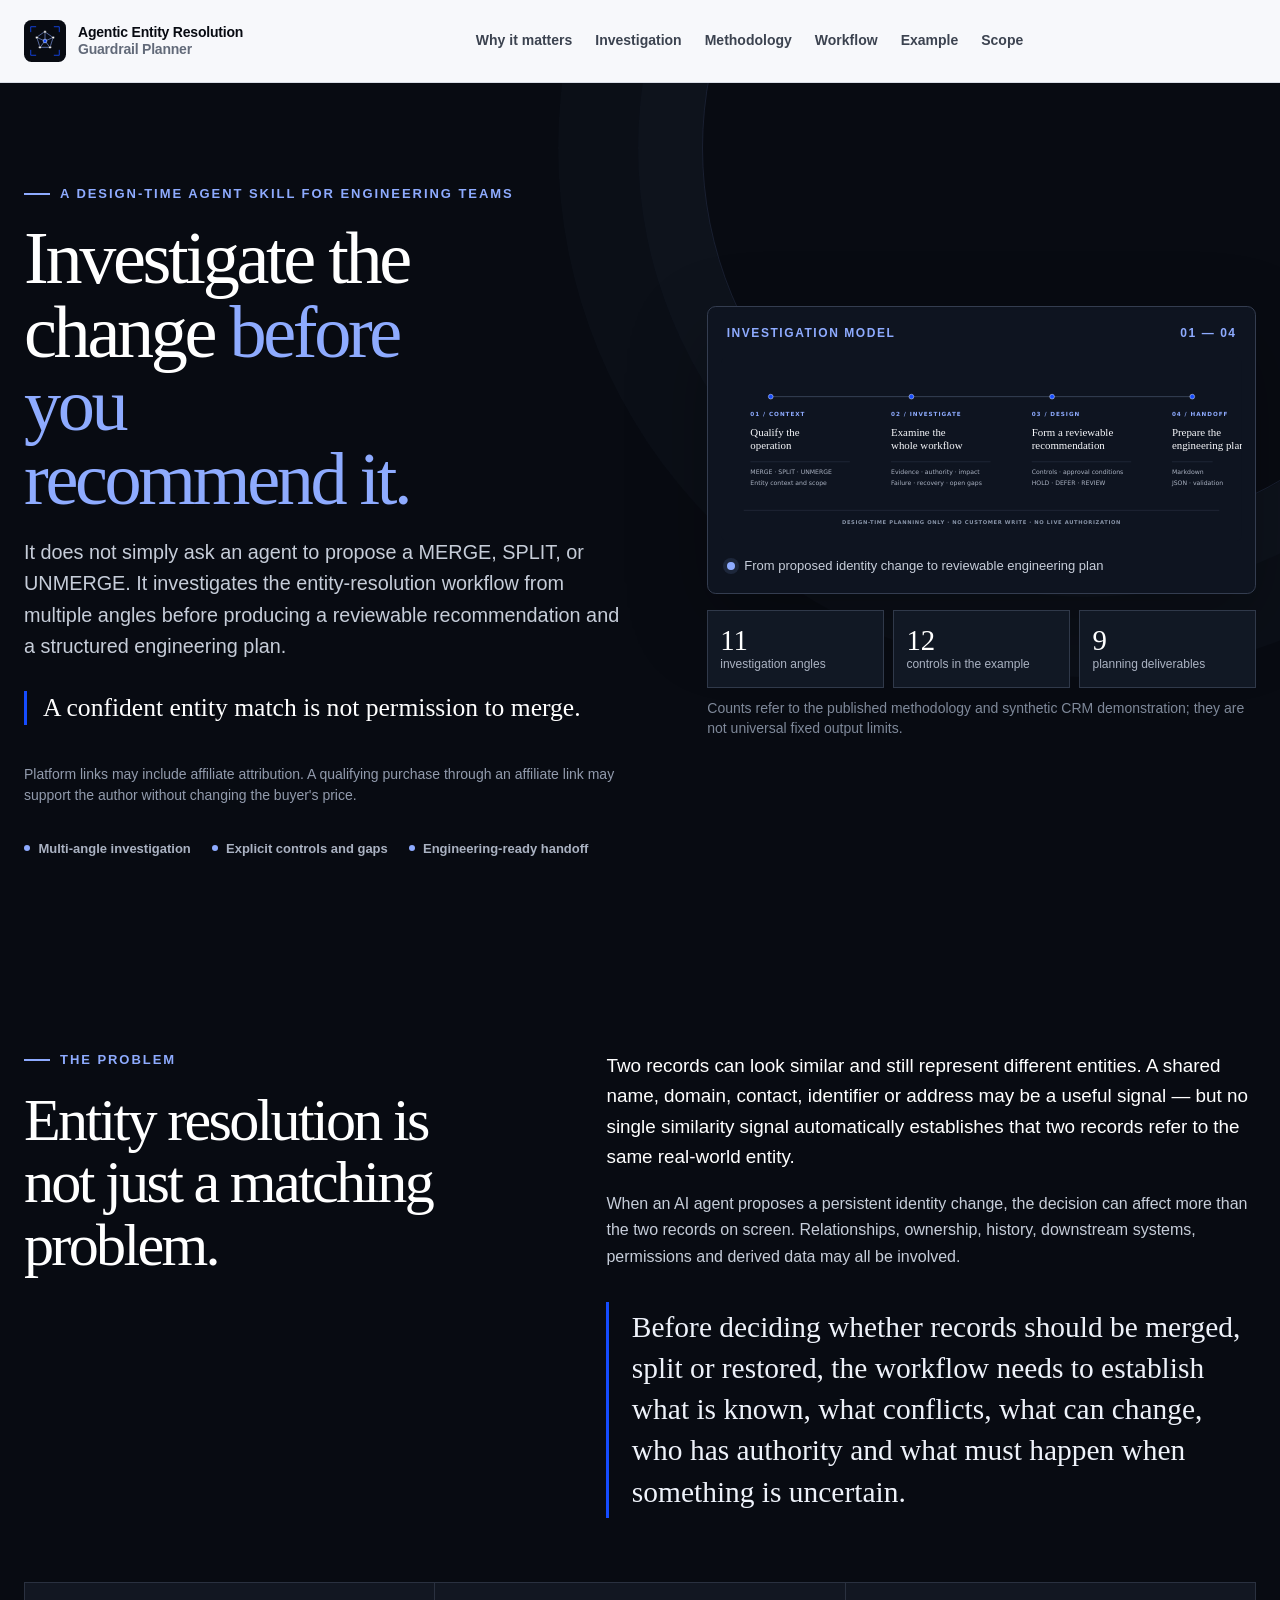
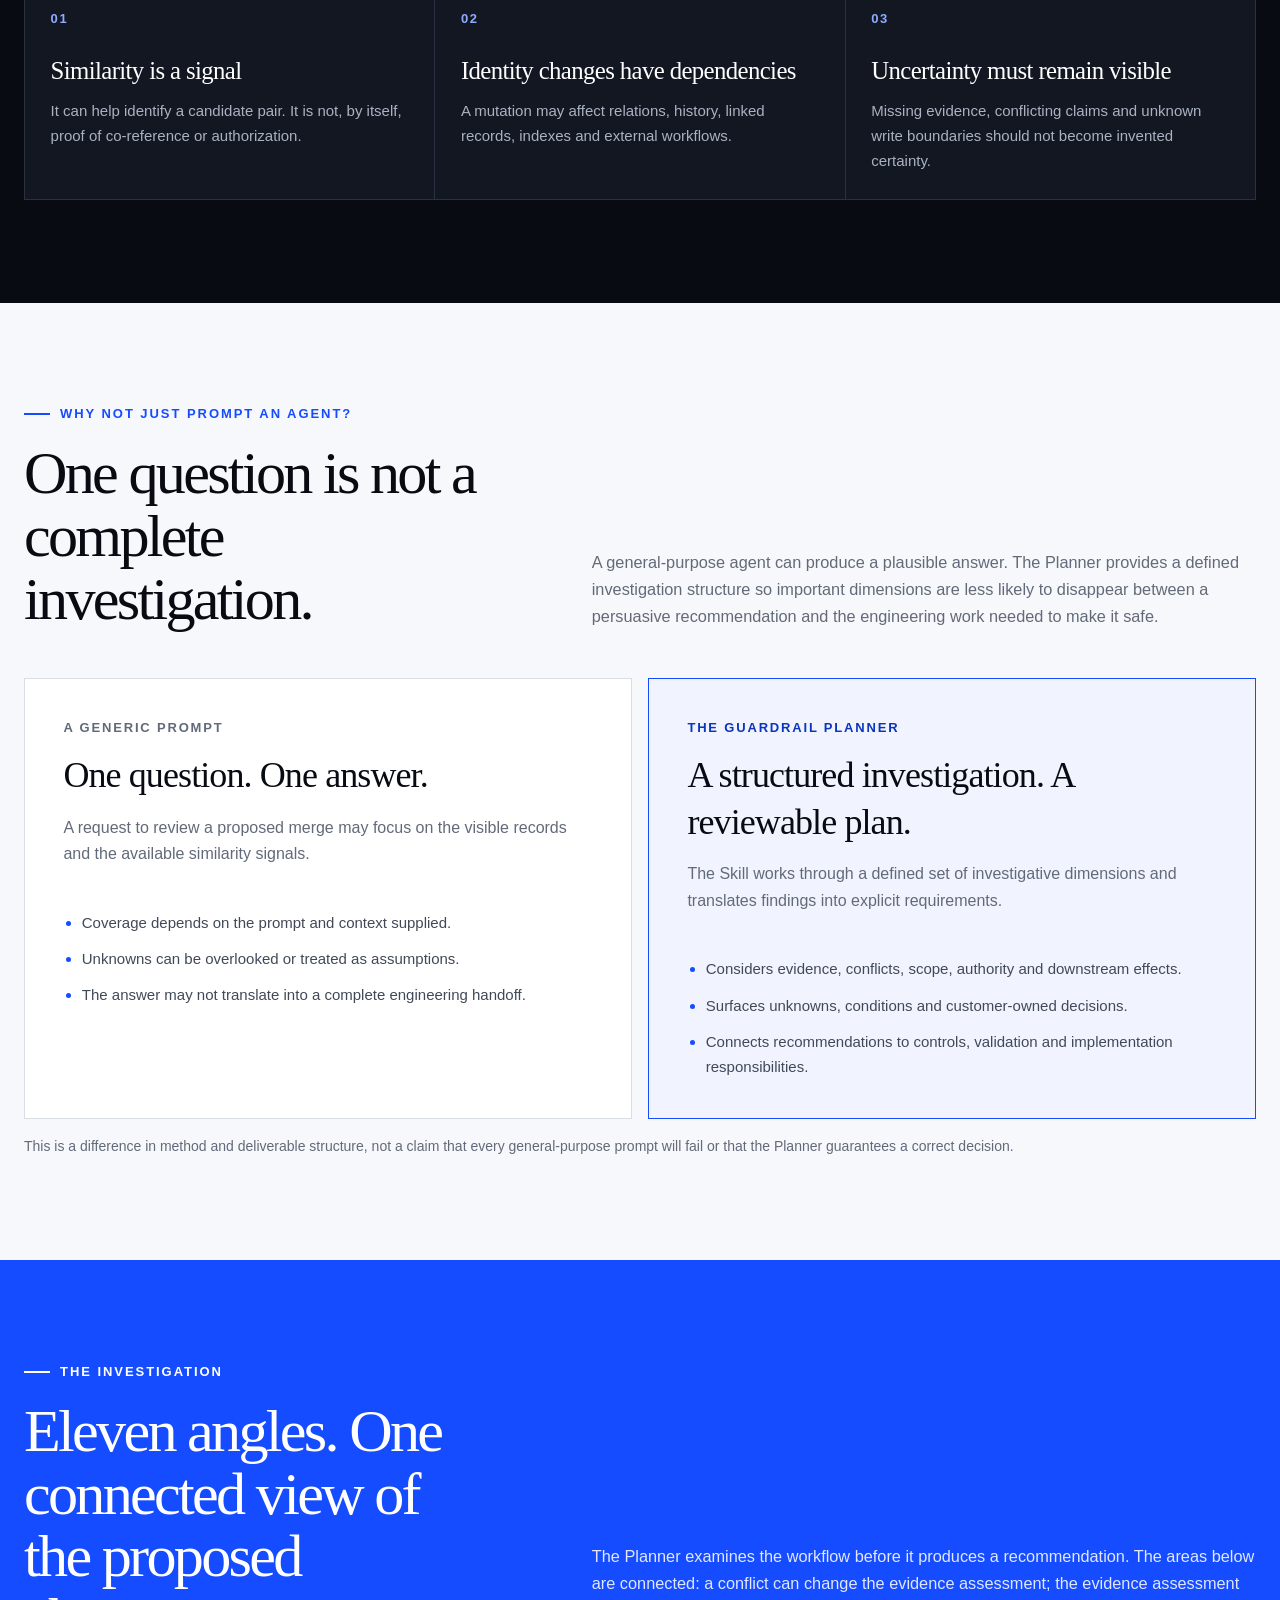
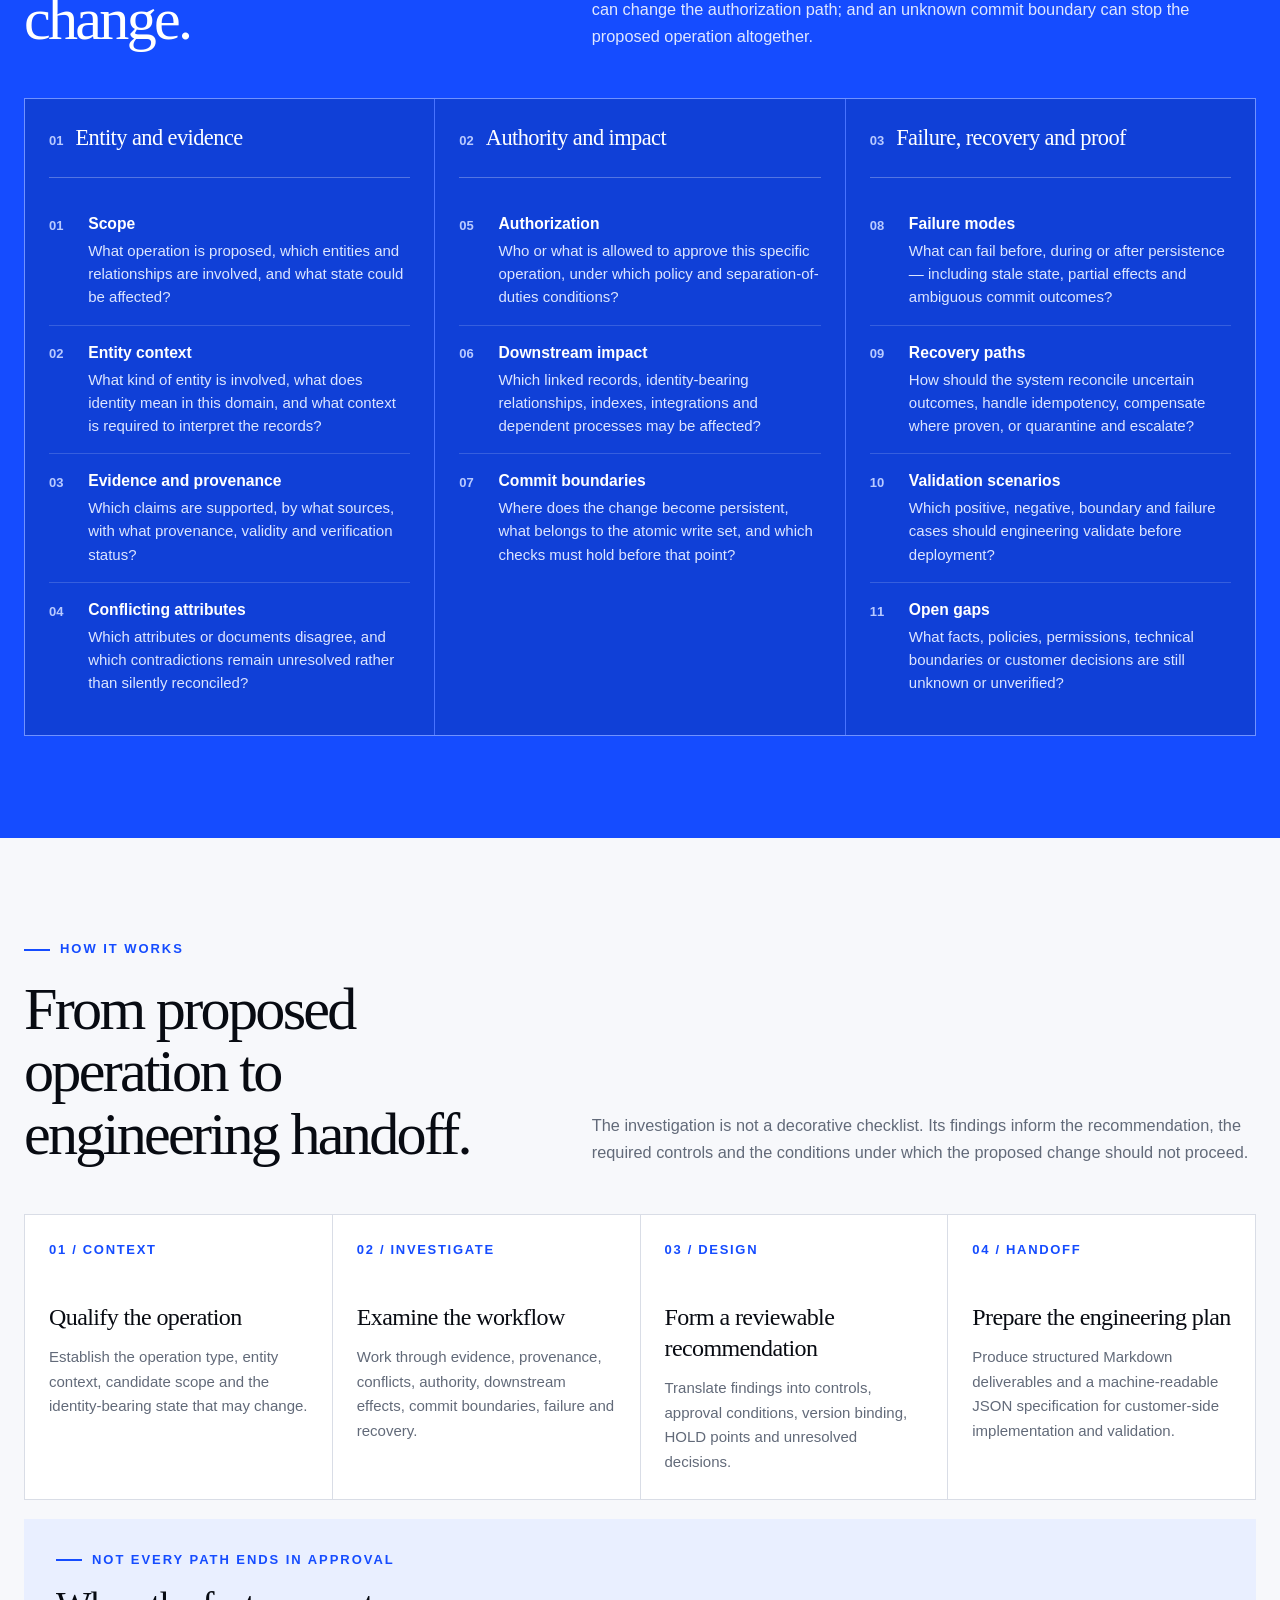
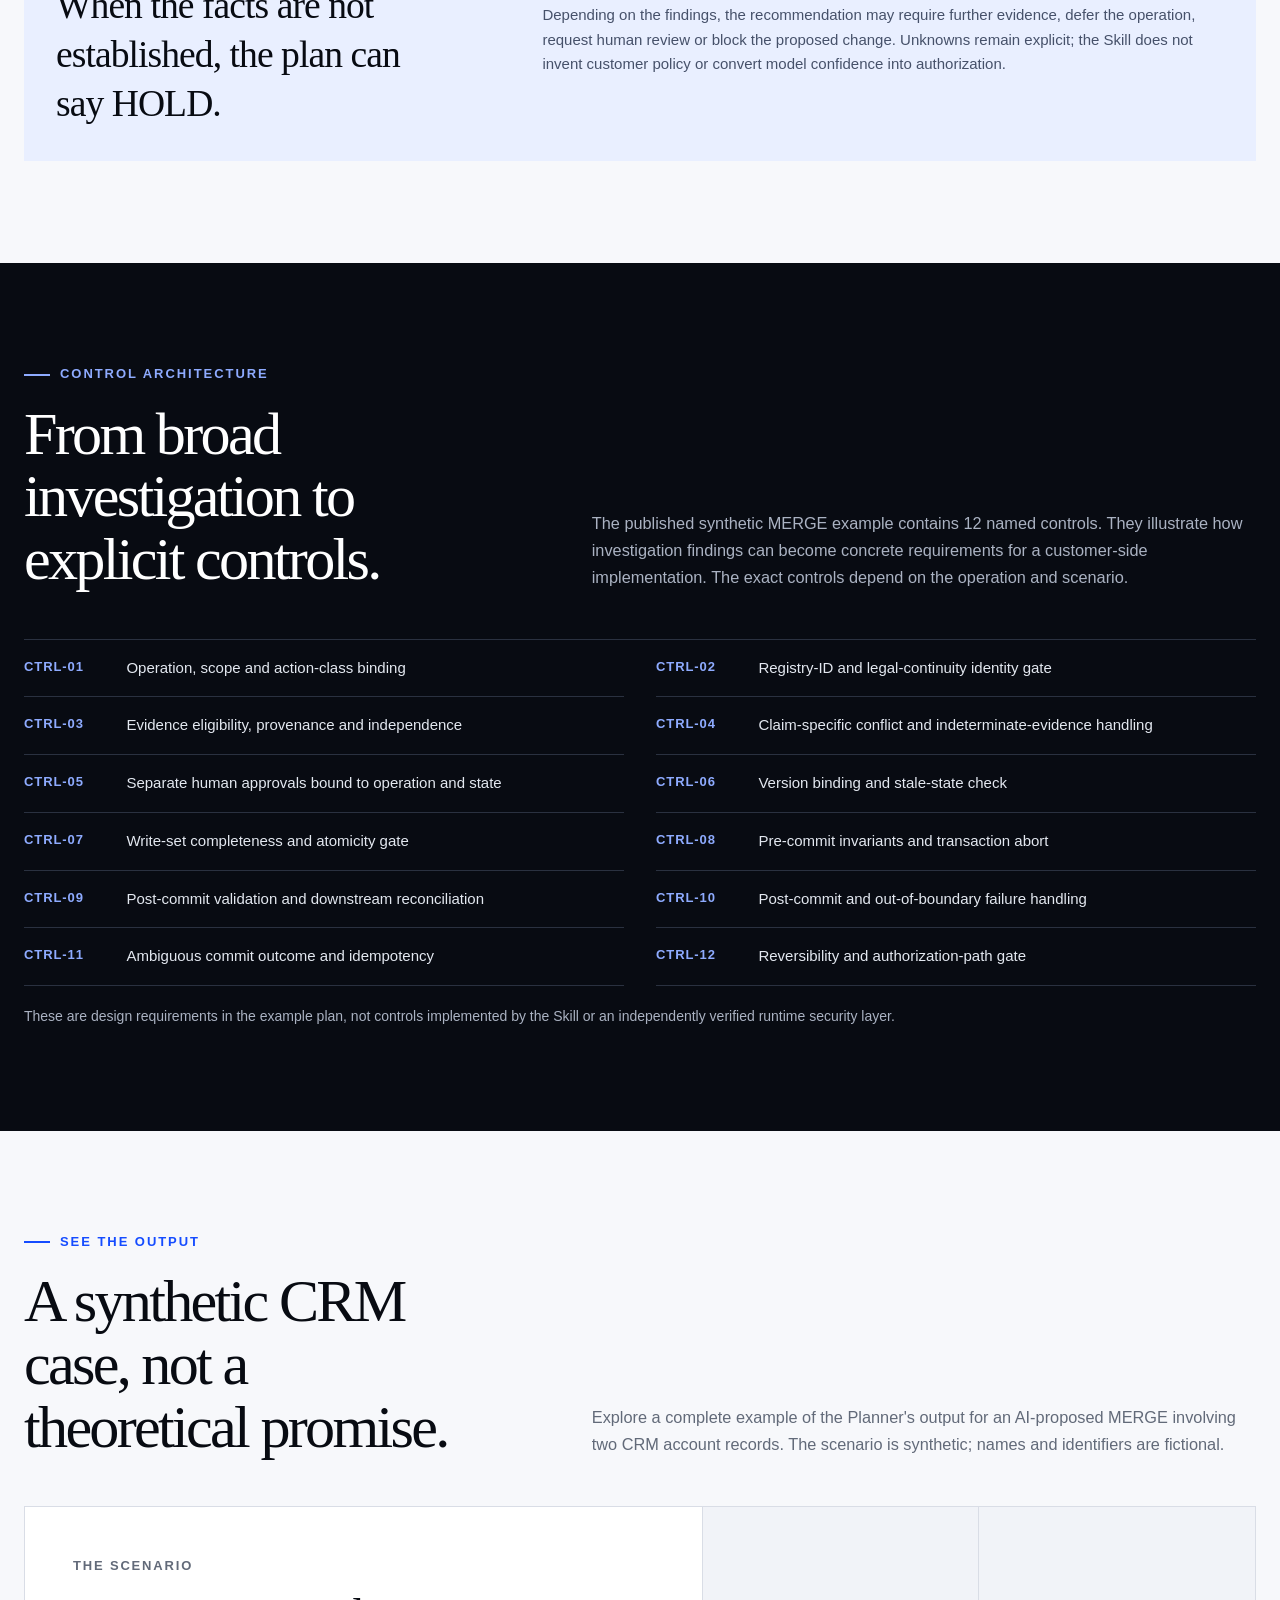
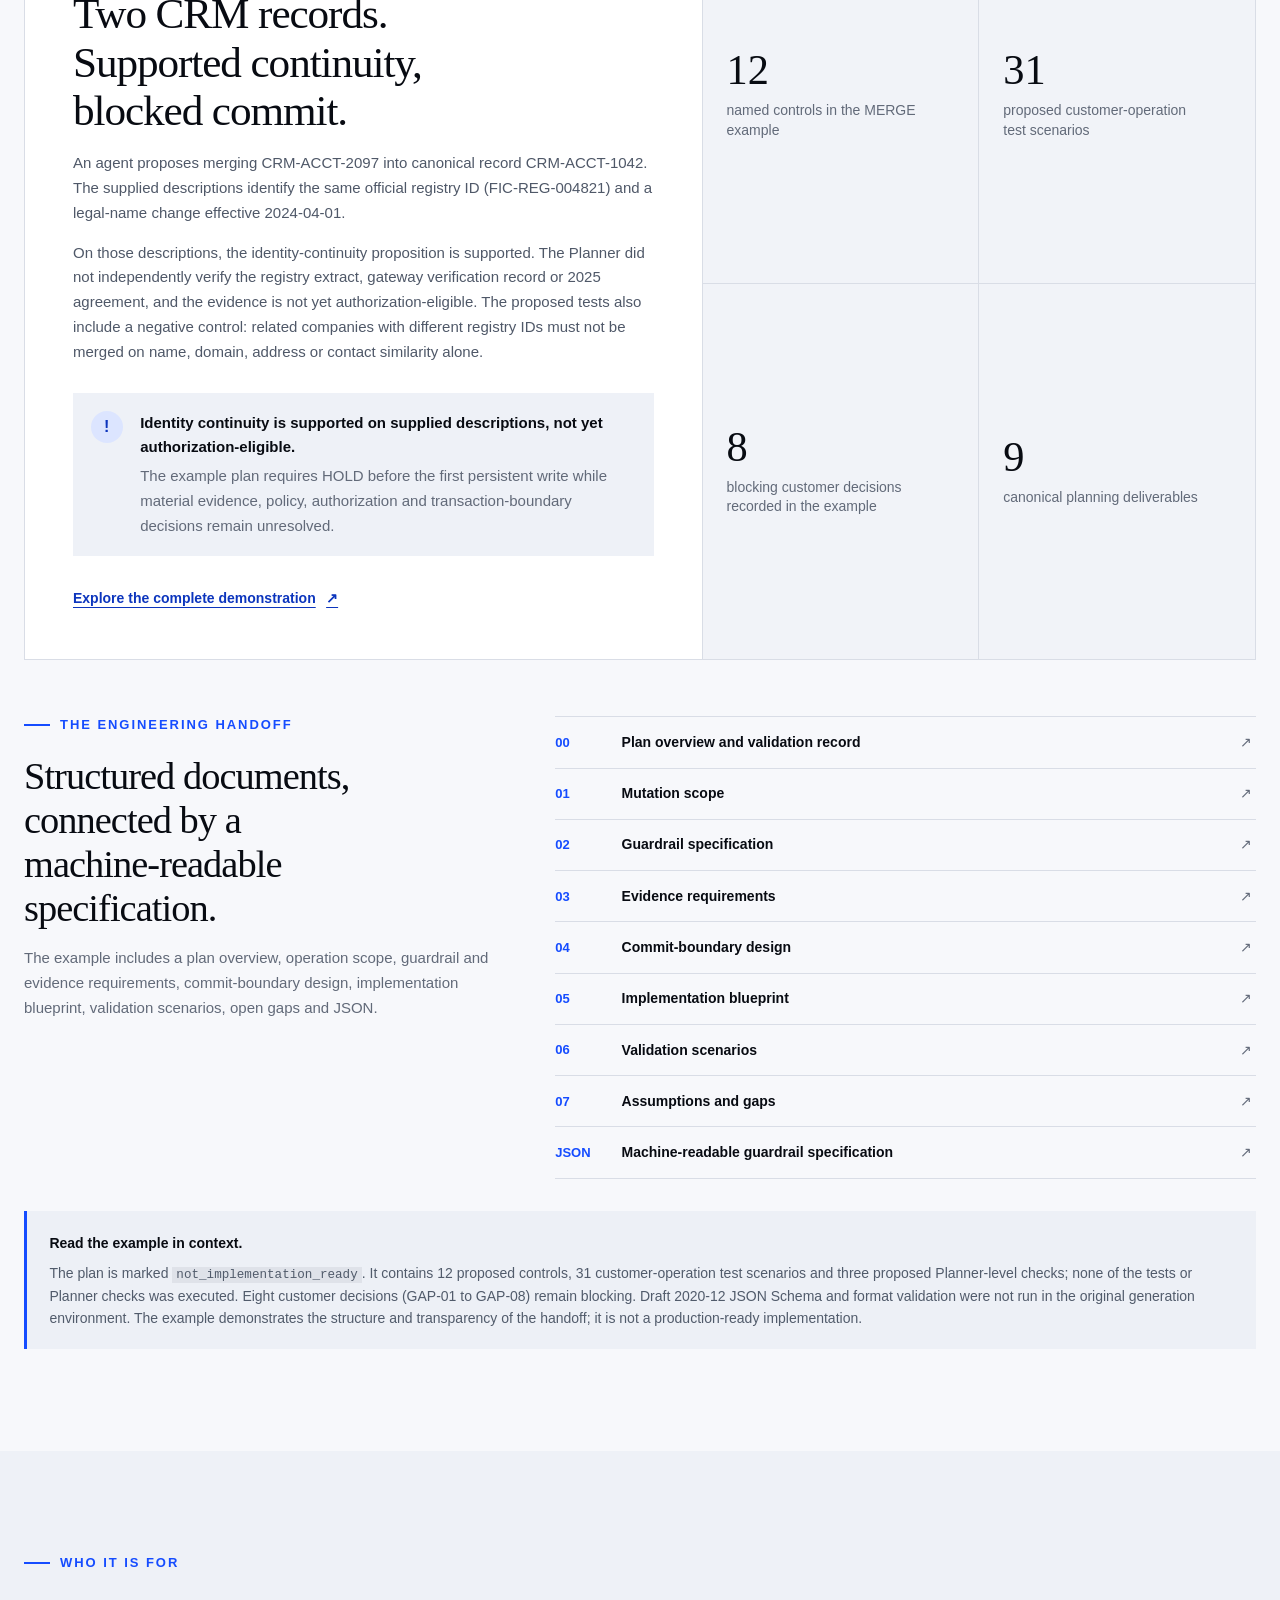
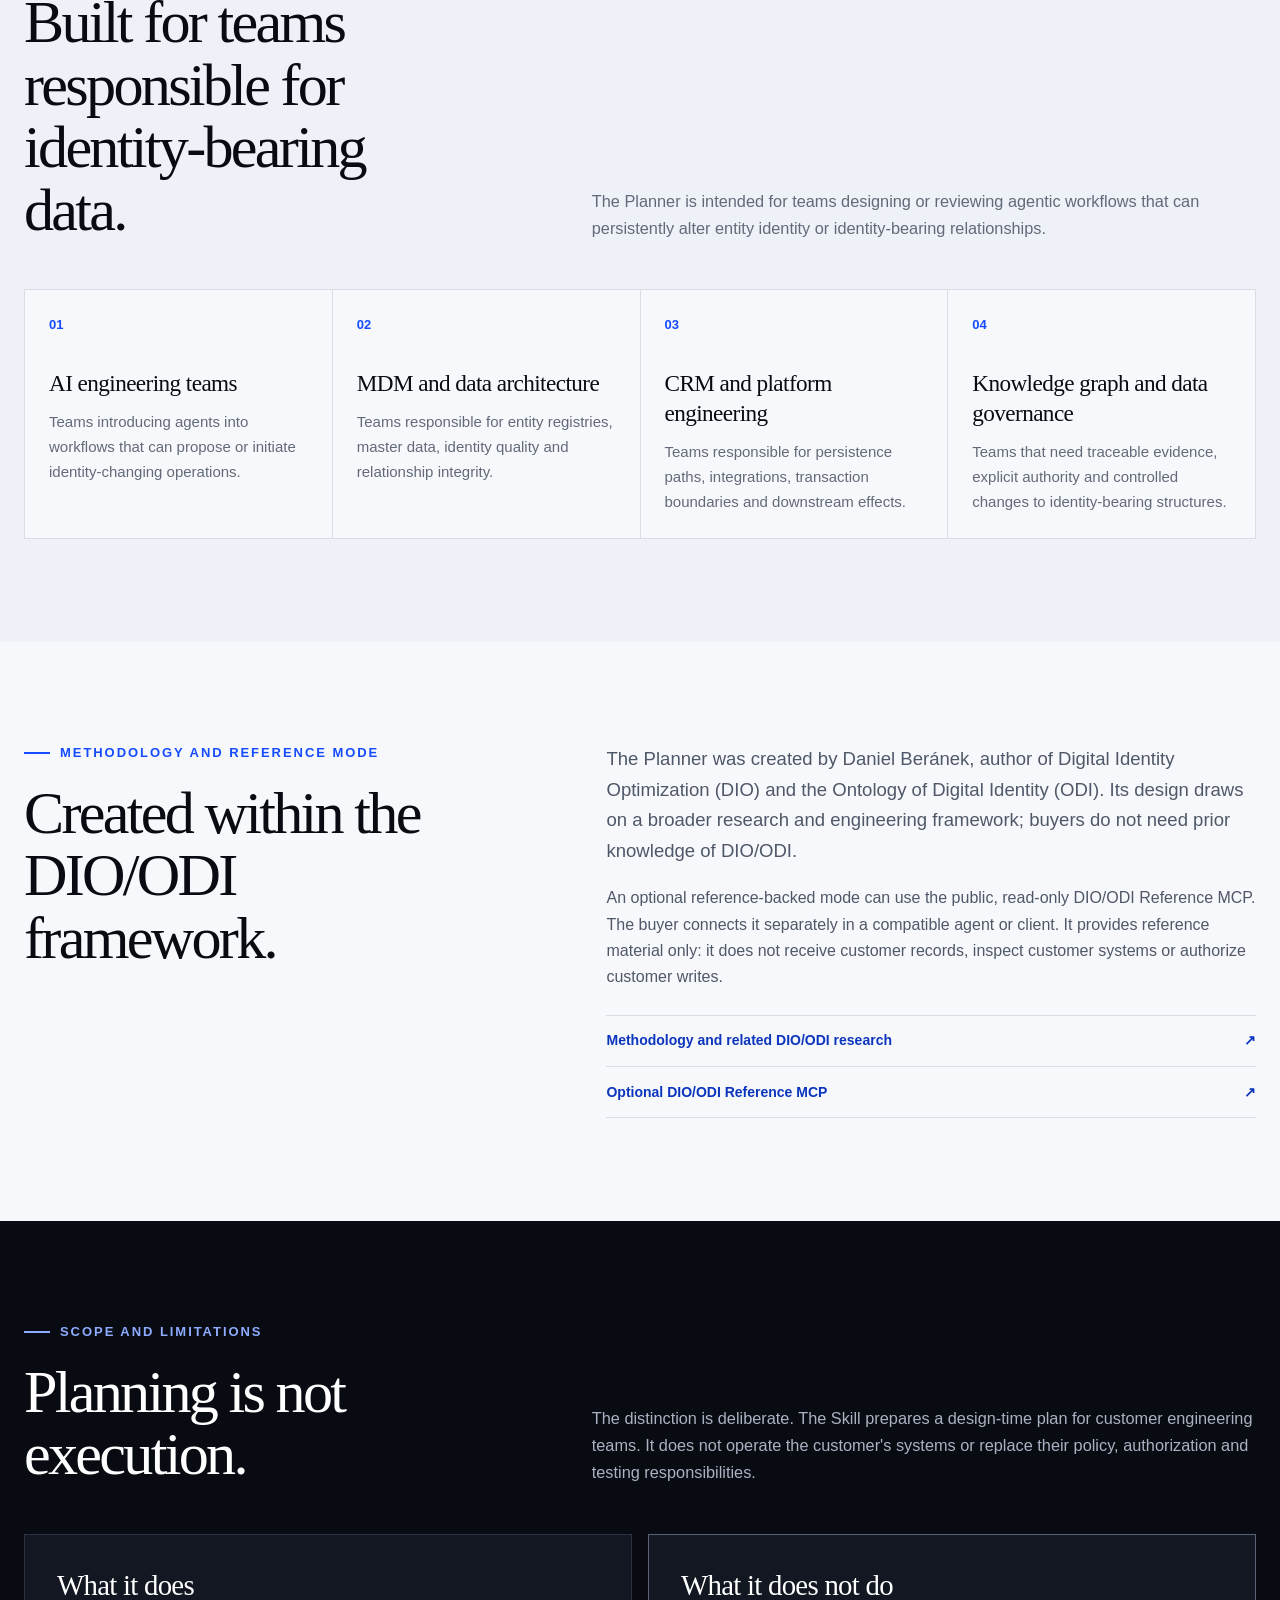
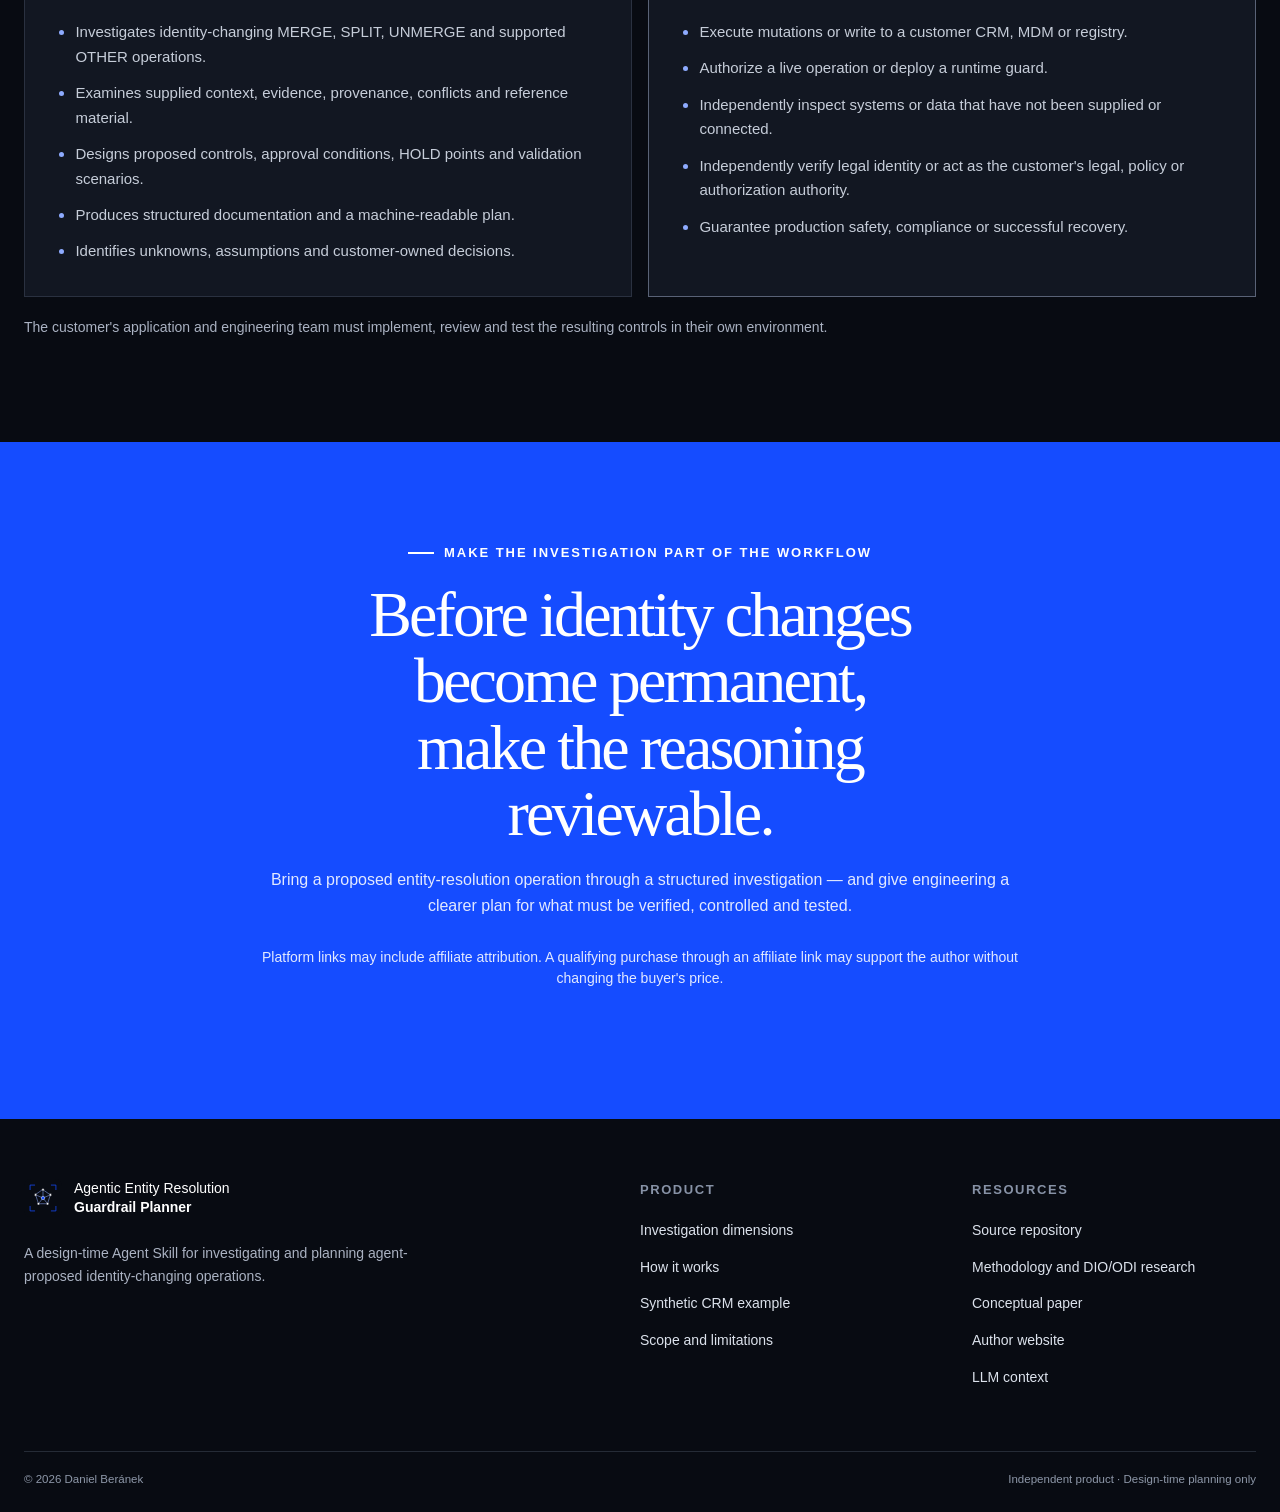
==== commit 23996518: "Load DIO Web Design System in Planner page" ====
--- a/index.html
+++ b/index.html
@@ -12,7 +12,9 @@
   <meta name="robots" content="index,follow,max-image-preview:large,max-snippet:-1,max-video-preview:-1">
   <!-- GENERATED_URL_METADATA -->
   <link rel="icon" href="assets/branding/agentic-entity-resolution-guardrail-planner-logo.svg" type="image/svg+xml">
+  <link rel="stylesheet" href="assets/design-system/dio-core.css">
   <link rel="stylesheet" href="assets/site.css">
+  <link rel="stylesheet" href="assets/design-system/planner-typography.css">
   <link rel="alternate" type="text/plain" href="llms.txt" title="LLM context">
   <link rel="alternate" type="text/plain" href="llms-full.txt" title="Full LLM context">
   <meta property="og:type" content="website">
--- a/assets/design-system/dio-core.css
+++ b/assets/design-system/dio-core.css
@@ -0,0 +1,77 @@
+/* DIO Web Design System — ready-to-vendor foundation
+ * Version: 0.1.0 | No runtime imports, fonts, scripts or external requests.
+ */
+:root {
+  --dio-color-ink: #080b12;
+  --dio-color-ink-soft: #121722;
+  --dio-color-paper: #f7f8fb;
+  --dio-color-white: #ffffff;
+  --dio-color-muted: #626a79;
+  --dio-color-muted-inverse: #aab2c2;
+  --dio-color-border: #d9dde6;
+  --dio-color-border-inverse: #2a3140;
+  --dio-color-accent: #154cff;
+  --dio-color-accent-strong: #0c35bd;
+  --dio-color-accent-soft: #e9efff;
+  --dio-color-accent-light: #8eabff;
+  --dio-font-sans: Inter, ui-sans-serif, -apple-system, BlinkMacSystemFont, "Segoe UI", Arial, sans-serif;
+  --dio-font-serif: Georgia, "Times New Roman", serif;
+  --dio-font-size-body: 1rem;
+  --dio-font-size-reading: 0.9375rem;
+  --dio-font-size-compact: 0.875rem;
+  --dio-font-size-meta: 0.8125rem;
+  --dio-font-size-micro: 0.75rem;
+  --dio-line-height-body: 1.65;
+  --dio-line-height-compact: 1.5;
+  --dio-reading-measure: 68ch;
+  --dio-space-1: 0.25rem;
+  --dio-space-2: 0.5rem;
+  --dio-space-3: 0.75rem;
+  --dio-space-4: 1rem;
+  --dio-space-5: 1.5rem;
+  --dio-space-6: 2rem;
+  --dio-space-7: 3rem;
+  --dio-space-8: 4rem;
+  --dio-radius-sm: 0.25rem;
+  --dio-radius: 0.35rem;
+  --dio-radius-lg: 0.55rem;
+  --dio-shadow-soft: 0 18px 60px rgba(8, 11, 18, 0.08);
+  --dio-content-max: 1280px;
+}
+
+.dio-prose {
+  max-width: var(--dio-reading-measure);
+  color: var(--dio-color-ink);
+  font-family: var(--dio-font-sans);
+  font-size: var(--dio-font-size-body);
+  line-height: var(--dio-line-height-body);
+  overflow-wrap: anywhere;
+}
+
+.dio-prose :where(p, li, dd, dt, blockquote, td, th) {
+  font-size: inherit;
+  line-height: inherit;
+}
+
+.dio-prose :where(p, ul, ol, blockquote, table) {
+  margin-block: 0 1em;
+}
+
+.dio-prose :where(h2, h3, h4) {
+  color: var(--dio-color-ink);
+  line-height: 1.2;
+}
+
+.dio-prose :where(a) {
+  color: var(--dio-color-accent-strong);
+  text-underline-offset: 0.2em;
+}
+
+.dio-prose :where(code, pre) {
+  overflow-wrap: anywhere;
+}
+
+.dio-prose :where(small, .dio-meta) {
+  font-size: var(--dio-font-size-meta);
+  line-height: var(--dio-line-height-compact);
+}
--- a/assets/site.css
+++ b/assets/site.css
@@ -1,7 +1,7 @@
-:root{--ink:#080b12;--ink-2:#121722;--paper:#f7f8fb;--white:#fff;--muted:#626a79;--muted-dark:#aab2c2;--line:#d9dde6;--line-dark:#2a3140;--blue:#154cff;--blue-dark:#0c35bd;--blue-soft:#e9efff;--blue-light:#8eabff;--max:1280px;--radius:.35rem;--shadow:0 18px 60px rgba(8,11,18,.08)}
+:root{--ink:var(--dio-color-ink);--ink-2:var(--dio-color-ink-soft);--paper:var(--dio-color-paper);--white:var(--dio-color-white);--muted:var(--dio-color-muted);--muted-dark:var(--dio-color-muted-inverse);--line:var(--dio-color-border);--line-dark:var(--dio-color-border-inverse);--blue:var(--dio-color-accent);--blue-dark:var(--dio-color-accent-strong);--blue-soft:var(--dio-color-accent-soft);--blue-light:var(--dio-color-accent-light);--max:var(--dio-content-max);--radius:var(--dio-radius);--shadow:var(--dio-shadow-soft)}
 *{box-sizing:border-box}
 html{scroll-behavior:smooth;scroll-padding-top:6rem}
-body{margin:0;min-width:320px;overflow-x:hidden;background:var(--paper);color:var(--ink);font-family:Inter,ui-sans-serif,-apple-system,BlinkMacSystemFont,"Segoe UI",Arial,sans-serif;font-size:1rem;line-height:1.65;text-rendering:optimizeLegibility}
+body{margin:0;min-width:320px;overflow-x:hidden;background:var(--paper);color:var(--ink);font-family:var(--dio-font-sans);font-size:var(--dio-font-size-body);line-height:var(--dio-line-height-body);text-rendering:optimizeLegibility}
 a{color:inherit}
 img,svg{display:block;max-width:100%;height:auto}
 .shell{width:min(calc(100% - 3rem),var(--max));margin-inline:auto}
@@ -42,7 +42,7 @@
 .eyebrow{display:flex;align-items:center;gap:.65rem;margin:0 0 1.2rem;color:var(--blue);font-size:.7rem;font-weight:850;letter-spacing:.15em;line-height:1.4;text-transform:uppercase}
 .eyebrow:before{width:1.6rem;height:2px;background:currentColor;content:""}
 .hero .eyebrow,.section-dark .eyebrow{color:var(--blue-light)}
-h1,h2{font-family:Georgia,"Times New Roman",serif;font-weight:400;letter-spacing:-.045em}
+h1,h2{font-family:var(--dio-font-serif);font-weight:400;letter-spacing:-.045em}
 h1{max-width:11ch;margin:0 0 1.3rem;font-size:clamp(3.1rem,5.8vw,5.45rem);line-height:.99}
 h1 span{color:var(--blue-light)}
 h2{max-width:15ch;margin:0;font-size:clamp(2.5rem,4.7vw,4.35rem);line-height:1.04}
@@ -50,7 +50,7 @@
 h4{margin:0 0 .3rem;font-size:.98rem;line-height:1.35}
 p{margin-top:0}
 .hero-lead{max-width:47rem;margin:0 0 1.4rem;color:#c6cdd9;font-size:clamp(1.05rem,1.55vw,1.25rem);line-height:1.58}
-.hero-principle{margin:1.8rem 0 1.6rem;padding-left:1rem;border-left:3px solid var(--blue);color:var(--white);font-family:Georgia,"Times New Roman",serif;font-size:clamp(1.35rem,2vw,1.75rem);line-height:1.3}
+.hero-principle{margin:1.8rem 0 1.6rem;padding-left:1rem;border-left:3px solid var(--blue);color:var(--white);font-family:var(--dio-font-serif);font-size:clamp(1.35rem,2vw,1.75rem);line-height:1.3}
 .hero-platforms .platform-link-primary,.final-platforms .platform-link-primary{background:var(--white);color:var(--ink)}
 .hero-platforms .platform-link-primary:hover,.final-platforms .platform-link-primary:hover{background:var(--blue-light)}
 .hero-platforms .platform-link-secondary,.final-platforms .platform-link-secondary{border-color:#596276;color:var(--white)}
@@ -74,7 +74,7 @@
 .split-section{display:grid;grid-template-columns:minmax(0,.85fr) minmax(0,1.15fr);gap:clamp(3rem,8vw,8rem);align-items:start}
 .section-copy{max-width:47rem;color:#c6cdd9}
 .section-copy .lead{color:var(--white);font-size:1.18rem;line-height:1.6}
-.section-copy blockquote{margin:2rem 0 0;padding:.3rem 0 .3rem 1.4rem;border-left:3px solid var(--blue);color:#eef2fa;font-family:Georgia,"Times New Roman",serif;font-size:clamp(1.35rem,2.3vw,1.9rem);line-height:1.4}
+.section-copy blockquote{margin:2rem 0 0;padding:.3rem 0 .3rem 1.4rem;border-left:3px solid var(--blue);color:#eef2fa;font-family:var(--dio-font-serif);font-size:clamp(1.35rem,2.3vw,1.9rem);line-height:1.4}
 .signal-grid{display:grid;grid-template-columns:repeat(3,1fr);gap:1px;margin-top:4rem;border:1px solid var(--line-dark);background:var(--line-dark)}
 .signal-card{min-height:12rem;padding:1.6rem;background:var(--ink-2)}
 .signal-index{display:block;margin-bottom:1.6rem;color:var(--blue-light);font-size:.72rem;font-weight:850;letter-spacing:.12em}
@@ -219,7 +219,7 @@
 .bibliography li{padding:.9rem 0 .95rem .55rem;border-bottom:1px solid var(--line-dark)}
 .bibliography li::marker{color:var(--blue-light);font-size:.82rem;font-weight:800}
 .bibliography-author{margin:0 0 .15rem;color:#d1d7e2;font-size:.82rem;font-weight:700}
-.bibliography-title{margin:0 0 .25rem;color:var(--white);font-family:Georgia,"Times New Roman",serif;font-size:1.08rem;line-height:1.55}
+.bibliography-title{margin:0 0 .25rem;color:var(--white);font-family:var(--dio-font-serif);font-size:1.08rem;line-height:1.55}
 .bibliography-source{margin:0;color:#b8c0ce;font-size:.78rem;line-height:1.55}
 .bibliography-source a,.research-resources a{color:#dce5ff;text-decoration:underline;text-decoration-thickness:1px;text-underline-offset:.18rem;overflow-wrap:anywhere}
 .research-resources{max-width:66rem;margin-top:2.6rem;padding-top:1.6rem;border-top:1px solid var(--line-dark)}
--- a/assets/design-system/planner-typography.css
+++ b/assets/design-system/planner-typography.css
@@ -0,0 +1,103 @@
+/* DIO Web Design System — Agentic ER Planner pilot
+ * DIO-WDS version: 0.1.0
+ * This layer adjusts text only. Layout, color, spacing, display heading scale,
+ * component geometry and project-specific interactions remain in site.css.
+ */
+
+/* Brand navigation and controls */
+.brand-copy,
+.primary-nav a,
+.mobile-menu nav a,
+.platform-link,
+.header-cta .platform-link,
+.text-link,
+.back-link,
+.method-publication a,
+.method-header-back,
+.reference-links a,
+.deliverable-list a,
+.footer-brand,
+.footer-links a {
+  font-size: var(--dio-font-size-compact);
+}
+.platform-name,
+.eyebrow,
+.hero-meta,
+.visual-caption,
+.signal-index,
+.card-kicker,
+.group-heading > span,
+.investigation-item > span,
+.workflow-number,
+.control-item span,
+.deliverable-list a > span:first-child,
+.audience-grid article > span,
+.footer-label,
+.demo-table th,
+.method-publication > span,
+.bibliography li::marker,
+.bibliography-author {
+  font-size: var(--dio-font-size-meta);
+}
+.visual-topline,
+.hero-stat-row span {
+  font-size: var(--dio-font-size-micro);
+}
+
+/* Supporting and explanatory copy */
+.affiliate-note,
+.micro-note,
+.comparison-footnote,
+.small-note,
+.integrity-note p,
+.boundary-bottom,
+.footer-main > div:first-child > p,
+.case-facts span,
+.method-header-back {
+  font-size: var(--dio-font-size-compact);
+}
+.signal-card p,
+.comparison-card ul,
+.boundary-card ul,
+.investigation-item p,
+.workflow-step p,
+.decision-band > p,
+.control-item p,
+.case-story > p:not(.card-kicker),
+.case-outcome p,
+.deliverable-intro > p:last-child,
+.audience-grid p,
+.demo-table td,
+.demo-caveat p,
+.bibliography-source,
+.research-resources li {
+  font-size: var(--dio-font-size-reading);
+}
+.case-outcome strong,
+.method-return .text-link {
+  font-size: var(--dio-font-size-reading);
+}
+.integrity-note strong {
+  font-size: var(--dio-font-size-compact);
+}
+
+/* Narrower desktop headers need a slightly more compact navigation row. */
+@media (max-width: 1080px) {
+  .primary-nav a {
+    font-size: var(--dio-font-size-meta);
+  }
+}
+
+/* The mobile rules in this layer intentionally keep the same reading sizes:
+   cards and table cells may grow vertically rather than shrinking text. */
+@media (max-width: 620px) {
+  .brand-copy,
+  .mobile-menu nav a,
+  .deliverable-list a,
+  .demo-table td {
+    font-size: var(--dio-font-size-compact);
+  }
+  .demo-table th {
+    font-size: var(--dio-font-size-meta);
+  }
+}
